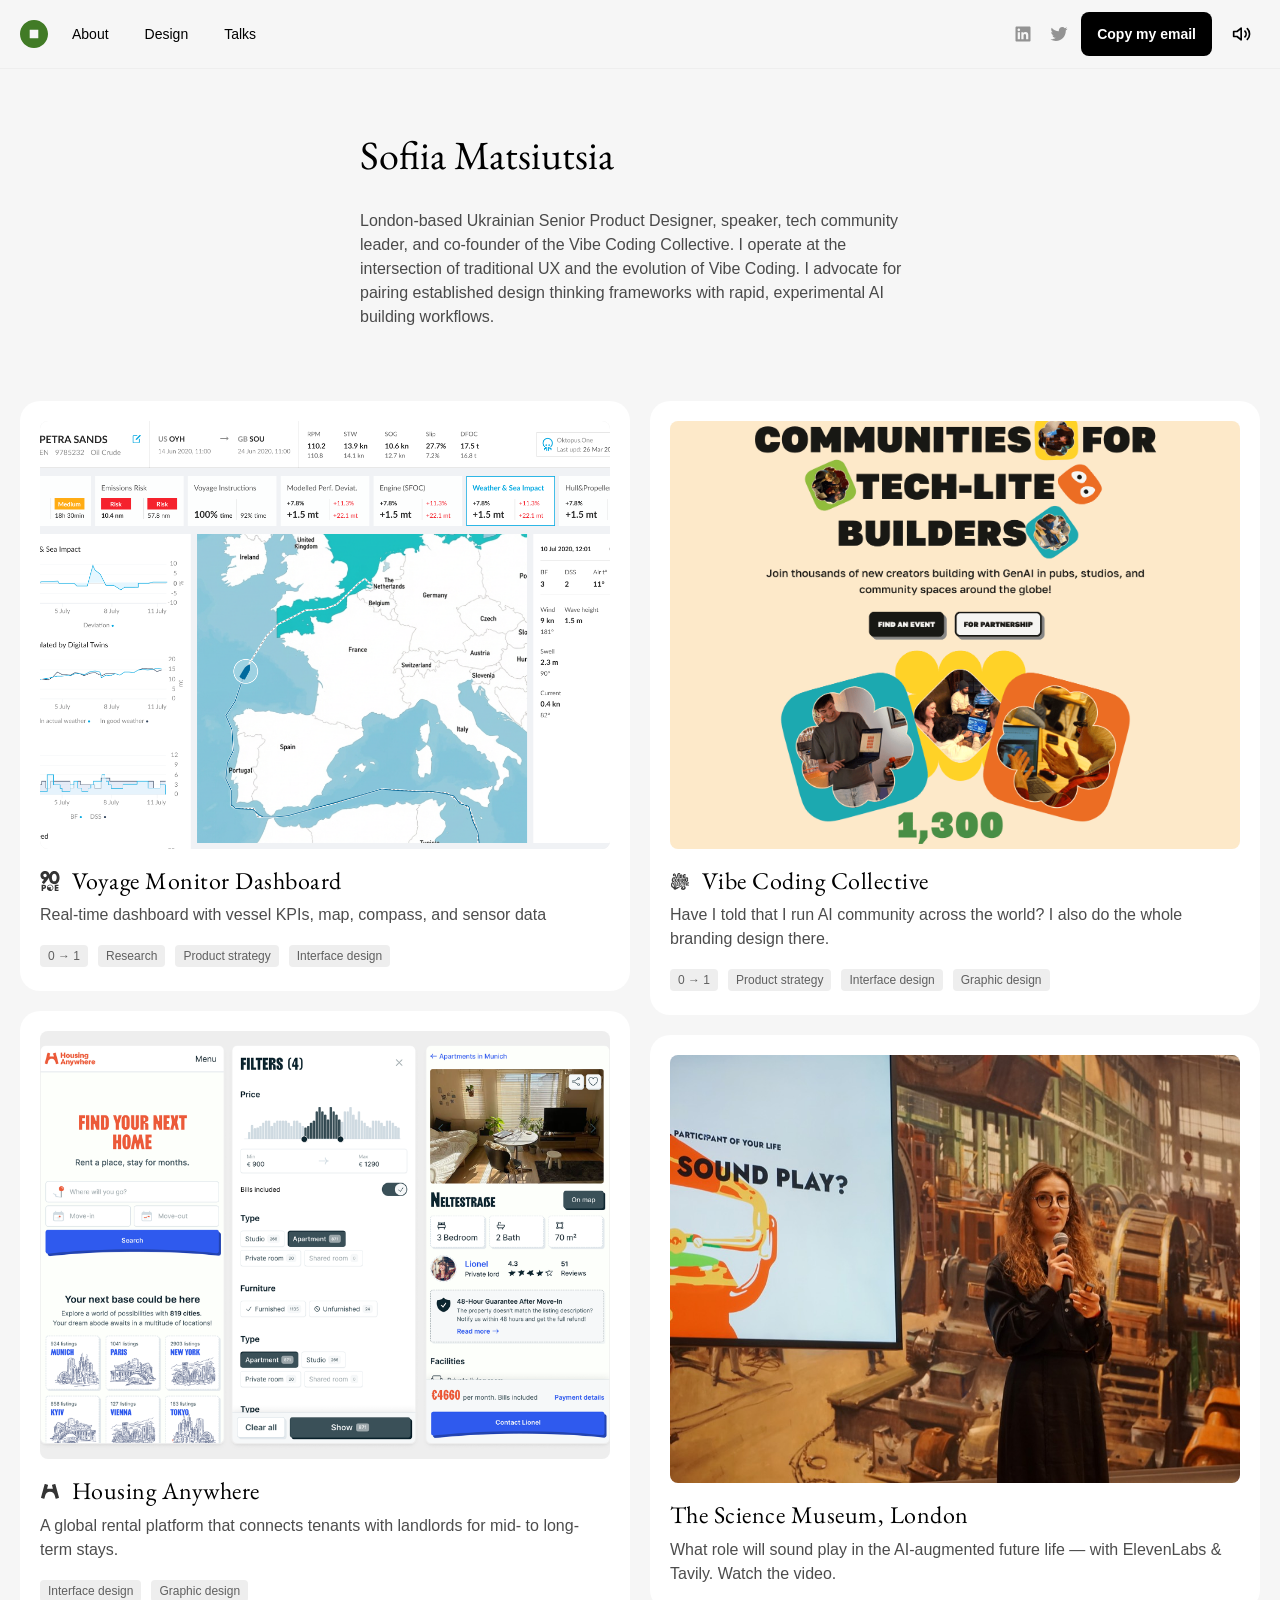
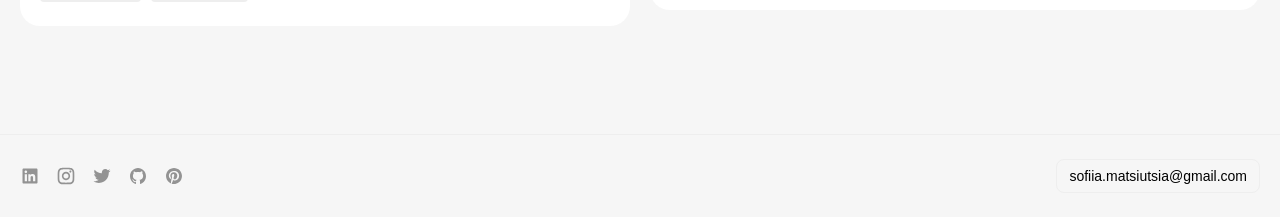
==== index.html @ d9b98ca6 "Remove "Selected projects" heading from homepage Drop the h2 and its now-unused .work-section__title" ====
<!doctype html>
<html lang="en">
<head>
  <meta charset="utf-8">
  <meta name="viewport" content="width=device-width, initial-scale=1">
  <title>matsiutsia.com</title>
  <meta name="description" content="London-based Ukrainian Senior Product Designer, speaker, and co-founder of the Vibe Coding Collective.">
  <meta name="title" content="matsiutsia.com">
  <meta name="robots" content="noindex">
  <meta name="twitter:card" content="summary_large_image">
  <meta name="twitter:url" content="https://matsiutsia.com/">
  <meta name="twitter:title" content="matsiutsia.com">
  <meta name="twitter:description" content="London-based Ukrainian Senior Product Designer, speaker, and co-founder of the Vibe Coding Collective.">
  <meta name="twitter:image" content="assets/images/66920c3bd1f0d00e935af0392395b3cc217c3098.png">
  <meta name="twitter:image:alt" content="matsiutsia.com">
  <meta property="og:title" content="matsiutsia.com">
  <meta property="og:description" content="London-based Ukrainian Senior Product Designer, speaker, and co-founder of the Vibe Coding Collective.">
  <meta property="og:type" content="website">
  <meta property="og:url" content="https://matsiutsia.com/">
  <meta property="og:image" content="assets/images/66920c3bd1f0d00e935af0392395b3cc217c3098.png">
  <meta property="og:image:alt" content="matsiutsia.com">
  <meta property="og:site_name" content="matsiutsia.com">
  <link rel="icon" type="image/svg+xml" href="assets/logo/matsiutsia_logo.svg">
  <link rel="icon" type="image/png" href="assets/images/21be387b15e76783b32363c12989b06cb4b8a515.png">
  <link rel="stylesheet" href="styles/index.css">
  <link rel="stylesheet" href="styles/motion.css">
  <link rel="stylesheet" href="styles/cards.css">
  <link rel="stylesheet" href="styles/cursor.css">
  <link rel="stylesheet" href="styles/nav.css">
  <script src="js/cursor.js" defer></script>
  <script src="js/nav.js" defer></script>
  <script type="module" src="js/sound.js"></script>
</head>
<body class="home">
<nav class="site-nav" aria-label="Main">
  <div class="site-nav__inner">
    <a class="site-nav__home" href="index.html"><img src="assets/logo/matsiutsia_logo.svg" alt="Sofiia Matsiutsia" width="28" height="28"></a>
    <button class="site-nav__toggle" type="button" aria-expanded="false" aria-controls="site-nav-panel">Menu</button>
    <div class="site-nav__panel" id="site-nav-panel">
      <ul class="site-nav__links">
        <li><a href="about.html">About</a></li>
        <li><a href="design.html">Design</a></li>
        <li><a href="talks.html">Talks</a></li>
      </ul>
      <div class="site-nav__panel-social">
        <a href="https://www.instagram.com/smatsyutsya/" target="_blank"><img src="assets/images/d34c44c4f6b6107a31df9e853d9039bf00c56e98.svg" alt="Instagram" width="20" height="20"></a>
        <a href="https://www.linkedin.com/in/smatsiutsia/" target="_blank"><img src="assets/images/bc331cf193c0122219613db5dbbe5bdd9e957296.svg" alt="LinkedIn" width="20" height="20"></a>
        <a href="https://x.com/SMatsiutsia" target="_blank"><img src="assets/images/4f500c58fe414a4fde504c348b71e37e4ecc8318.svg" alt="X" width="20" height="20"></a>
      </div>
    </div>
      <div class="site-nav__social">
        <a href="https://www.linkedin.com/in/smatsiutsia/" target="_blank" rel="noopener"><img src="assets/images/bc331cf193c0122219613db5dbbe5bdd9e957296.svg" alt="LinkedIn" width="20" height="20"></a>
        <a href="https://x.com/SMatsiutsia" target="_blank" rel="noopener"><img src="assets/images/4f500c58fe414a4fde504c348b71e37e4ecc8318.svg" alt="X" width="20" height="20"></a>
      </div>
    <a class="site-nav__cta" href="mailto:sofiia.matsiutsia@gmail.com" data-copy-cta="true">Copy my email</a>
    <button class="sound-toggle" type="button" aria-pressed="true" aria-label="Turn sounds off"><svg viewBox="0 0 24 24" width="20" height="20" fill="none" stroke="currentColor" stroke-width="2" stroke-linecap="round" stroke-linejoin="round" aria-hidden="true"><path d="M11 5 6 9H2v6h4l5 4z"/><path class="sound-toggle__wave" d="M15.5 8.5a5 5 0 0 1 0 7"/><path class="sound-toggle__wave" d="M18.4 5.6a9 9 0 0 1 0 12.8"/><line class="sound-toggle__slash" x1="22" y1="2" x2="2" y2="22"/></svg></button>
  </div>
</nav>
<div id="container"><div data-page-overflowx="hidden" data-breakpoint-id="node-10_450" data-breakpoint="true" data-width="375" data-height="2766.625" class="css-bul3w2 css-50jkpj css-7y8cq9"><div class="css-93wp9m css-v27th6 css-paq0kv"><div class="css-ijx7du css-5knerd"><div class="css-qs5z68 css-e574m7 css-paq0kv"><div class="css-a8ck5v css-v27th6 css-paq0kv"><header class="css-ijx7du css-9uyk0n css-paq0kv"><h1 class="css-nf5ac4 css-ty94bj css-iguuiu textContents">Sofiia Matsiutsia</h1></header><section class="css-ijx7du css-9uyk0n css-paq0kv"><div class="css-wc1msa css-v27th6 css-z43uy7 css-wfynp5 textContents"><p class="css-jgor3h css-450udk">London-based Ukrainian Senior Product Designer, speaker, tech community leader, and co-founder of the Vibe Coding Collective. I operate at the intersection of traditional UX and the evolution of Vibe Coding. I advocate for pairing established design thinking frameworks with rapid, experimental AI building workflows.</p></div></section></div></div></div></div></div><div data-page-overflowx="hidden" data-breakpoint-id="node-10_605" data-breakpoint="true" data-width="800" data-height="3897" class="css-bul3w2 css-50jkpj css-7y8cq9"><div class="css-zfhr1y css-v27th6 css-paq0kv"><div class="css-a8cioh css-paq0kv"><div class="css-a8ck5v css-paq0kv"><header class="css-i5ewjm css-9uyk0n css-paq0kv"><h1 class="css-nf5ac4 css-abn5js css-iguuiu textContents">Sofiia Matsiutsia</h1></header><section class="css-9uyk0n css-v27th6 css-paq0kv"><div class="css-wc1msa css-v27th6 css-z43uy7 css-wfynp5 textContents"><p class="css-jgor1r css-43x96u">London-based Ukrainian Senior Product Designer, speaker, tech community leader, and co-founder of the Vibe Coding Collective. I operate at the intersection of traditional UX and the evolution of Vibe Coding. I advocate for pairing established design thinking frameworks with rapid, experimental AI building workflows.</p></div></section></div></div></div></div><div data-page-overflowx="hidden" data-breakpoint-id="node-0_4" data-breakpoint="true" data-width="1280" data-height="3957" class="css-bul3w2 css-50jkpj css-7y8cq9"><div class="css-zfhr1y css-v27th6 css-paq0kv"><div class="css-a8cioh css-paq0kv"><div class="css-a8ck5v css-paq0kv"><header class="css-i5ewjm css-9uyk0n css-paq0kv"><h1 class="css-nf5ac4 css-abn5js css-iguuiu textContents">Sofiia Matsiutsia</h1></header><section class="css-9uyk0n css-v27th6 css-paq0kv"><div class="css-wc1msa css-v27th6 css-z43uy7 css-wfynp5 textContents"><p class="css-jgor1r css-43x96u">London-based Ukrainian Senior Product Designer, speaker, tech community leader, and co-founder of the Vibe Coding Collective. I operate at the intersection of traditional UX and the evolution of Vibe Coding. I advocate for pairing established design thinking frameworks with rapid, experimental AI building workflows.</p></div></section></div></div></div></div></div>
<section class="work-section"><div class="work-grid"><a class="work-card" href="voyage-monitor.html" target="_self" data-tags="0-1 research product-strategy interface-design"><div class="work-card__media"><img class="work-card__media-shot" src="assets/images/6bf0b020c5f8604583de6e5552ca4bea977c0d0c.png" alt="" loading="lazy"></div><div class="work-card__head"><img class="work-card__logo" src="assets/logo/90poe.svg" alt="" aria-hidden="true"><h3 class="work-card__title">Voyage Monitor Dashboard</h3></div><p class="work-card__desc">Real-time dashboard with vessel KPIs, map, compass, and sensor data</p><div class="work-card__tags"><span class="work-card__tag">0 → 1</span><span class="work-card__tag">Research</span><span class="work-card__tag">Product strategy</span><span class="work-card__tag">Interface design</span></div></a><a class="work-card" href="housing-anywhere.html" target="_self" data-tags="interface-design graphic-design"><div class="work-card__media"><img class="work-card__media-shot" src="assets/images/4c48172205b0da9429f0917ff654c0818ad4458b.png" alt="" loading="lazy"></div><div class="work-card__head"><img class="work-card__logo" src="assets/logo/housinganywhere_logo.svg" alt="" aria-hidden="true"><h3 class="work-card__title">Housing Anywhere</h3></div><p class="work-card__desc">A global rental platform that connects tenants with landlords for mid- to long-term stays.</p><div class="work-card__tags"><span class="work-card__tag">Interface design</span><span class="work-card__tag">Graphic design</span></div></a><a class="work-card" href="https://vibecoders.global/" target="_blank" rel="noopener" data-tags="0-1 product-strategy interface-design graphic-design"><div class="work-card__media"><img class="work-card__media-shot" src="assets/images/8b060b6a413919f77cd4062fa4a0152e0ae03ff6.png" alt="" loading="lazy"></div><div class="work-card__head"><img class="work-card__logo" src="assets/logo/vcc_logo.svg" alt="" aria-hidden="true"><h3 class="work-card__title">Vibe Coding Collective</h3></div><p class="work-card__desc">Have I told that I run AI community across the world? I also do the whole branding design there.</p><div class="work-card__tags"><span class="work-card__tag">0 → 1</span><span class="work-card__tag">Product strategy</span><span class="work-card__tag">Interface design</span><span class="work-card__tag">Graphic design</span></div></a><a class="work-card" href="talks.html" target="_self"><div class="work-card__media"><img class="work-card__media-shot" src="assets/images/photos/science-museum.jpg" alt="Speaking at The Science Museum, London" loading="lazy"></div><div class="work-card__head"><h3 class="work-card__title">The Science Museum, London</h3></div><p class="work-card__desc">What role will sound play in the AI-augmented future life — with ElevenLabs &amp; Tavily. Watch the video.</p></a></div></section>
<footer class="site-footer">
  <div class="site-footer__inner">
    <div class="site-footer__social">
      <a href="https://www.linkedin.com/in/smatsiutsia/" target="_blank"><img src="assets/images/bc331cf193c0122219613db5dbbe5bdd9e957296.svg" alt="LinkedIn" width="20" height="20"></a>
      <a href="https://www.instagram.com/smatsyutsya/" target="_blank"><img src="assets/images/d34c44c4f6b6107a31df9e853d9039bf00c56e98.svg" alt="Instagram" width="20" height="20"></a>
      <a href="https://x.com/SMatsiutsia" target="_blank"><img src="assets/images/4f500c58fe414a4fde504c348b71e37e4ecc8318.svg" alt="X" width="20" height="20"></a>
      <a href="https://github.com/SofiiaMatsiutsia" target="_blank"><img src="assets/images/a553651941e51d18dee2b3db0e17e20c5dc8176a.svg" alt="GitHub" width="20" height="20"></a>
      <a href="https://www.pinterest.com/matsiutsia/" target="_blank"><img src="assets/images/8708e6b1d9dfc961de18f4a6f188992daada0070.svg" alt="Pinterest" width="20" height="20"></a>
    </div>
    <a class="site-footer__email" href="mailto:sofiia.matsiutsia@gmail.com">sofiia.matsiutsia@gmail.com</a>
  </div>
</footer>
</body>
</html>
---- styles/index.css ----
@layer figreset,figoverridable,reset,theme,base,figutils,components,utilities;@layer figoverridable{:root{font-synthesis:none}}@layer figutils{:root{--banner-height:48px;--banner-height-v2:40px;--full-height-with-banner:calc(100dvh - var(--banner-height))}@media (max-width:600px){.banner-v2-container{left:0 !important;right:0 !important;margin:0 auto !important}}.wrapper-with-banner .min-h-screen{min-height:var(--full-height-with-banner)}.wrapper-with-banner .h-screen{height:var(--full-height-with-banner)}}@layer figreset{:root{font-family:var( --default-font-family,ui-sans-serif,system-ui,sans-serif,'Apple Color Emoji','Segoe UI Emoji','Segoe UI Symbol','Noto Color Emoji' )}html{-webkit-text-size-adjust:100%;-webkit-tap-highlight-color:transparent;-webkit-font-smoothing:antialiased;width:100%}body{margin:0;width:100%}body:has([data-page-overflowx='hidden']){overflow-x:hidden}body:has([data-page-overflowx='auto']){overflow-x:auto}}@layer figutils{#container{width:100%}}@layer figreset{*,*:before,*:after{box-sizing:border-box}a{color:inherit;text-decoration:none}button{border:none;background:none;padding:0}h1,h2,h3,h4,h5,h6,p{font-size:inherit;font-weight:inherit}blockquote,dl,dd,h1,h2,h3,h4,h5,h6,hr,figure,p,pre{margin:0}ol,ul,menu{list-style:none;margin:0;padding-inline-start:0}}@layer figutils{:is(.textContents ul,ul.textContents) > li:before{content:'\2022';margin-left:-1.5em;display:inline-block;text-align:center;width:1.5em;-webkit-background-clip:var(--list-marker-background-clip);-webkit-text-fill-color:var(--list-marker-text-fill-color);background-clip:var(--list-marker-background-clip);color:var(--list-marker-color);font-size:var(--list-marker-font-size);line-height:var(--list-marker-line-height);vertical-align:var(--list-marker-vertical-align)}:is(.textContents ol,ol.textContents) > li::marker{color:var(--list-marker-color);font-size:var(--list-marker-font-size);line-height:var(--list-marker-line-height);vertical-align:var(--list-marker-vertical-align)}:is(.textContents,.textContents *).adjustLetterSpacing:after{content:'';margin-left:calc(var(--letter-spacing) * -1)}}@layer figutils{#container .embed{border:none}}@layer figutils{#container .marquee-container{overflow-x:hidden;display:flex;flex-direction:row;position:relative;width:var(--width);transform:var(--transform);&:hover div{animation-play-state:var(--pause-on-hover)}&:active div{animation-play-state:var(--pause-on-click)}&:focus-within > *{animation-play-state:paused !important}}#container .marquee{flex:0 0 auto;min-width:var(--min-width);display:flex;flex-direction:row;align-items:center;animation:scroll var(--duration) linear var(--delay) var(--iteration-count);animation-delay:var(--delay);animation-direction:var(--direction);animation-timing-function:var(--timing-function)}#container .marquee.reduced-motion{@media (prefers-reduced-motion:reduce){animation:none}}@keyframes scroll{0%{transform:translateX(0%)}100%{transform:translateX(-100%)}}#container .marquee-initial-child-container{flex:0 0 auto;display:flex;min-width:auto;flex-direction:row;align-items:center}#container .marquee-child{transform:var(--transform)}}@layer figutils{.code-behavior-wrapper > *{width:100%;height:100%}}@layer figreset{:root{--100dvw:100vw;--100dvh:100vh}@supports (width:100dvw){:root{--100dvw:100dvw;--100dvh:100dvh}}}@layer figutils{.bypass-link{position:fixed;top:16px;left:0;right:0;display:flex;justify-content:center;align-items:center;opacity:0;pointer-events:none}.bypass-link:focus-within{opacity:1;z-index:10000}.bypass-link > a{background-color:#000;color:#fff;border:1px solid #fff;padding:12px 16px;font-size:16px;border-radius:12px;pointer-events:auto}}@layer figreset{:root{text-align:left;button{text-align:left}}}
 @font-face{font-family:"Source Sans Pro:Regular";font-style:normal;src:url("../assets/fonts/v2/SourceSansPro-Regular_2/SourceSansPro-Regular_2-english.woff2");font-display:block;unicode-range:U+0000-00A0,U+00A2-00A9,U+00AC-00AE,U+00B0-00B7,U+00B9-00BA,U+00BC-00BE,U+00D7,U+00F7,U+2000-206F,U+2074,U+20AC,U+2122,U+2190-21BB,U+2212,U+2215,U+F8FF,U+FEFF,U+FFFD}@font-face{font-family:"Source Sans Pro:Regular";font-style:normal;src:url("../assets/fonts/v2/SourceSansPro-Regular_2/SourceSansPro-Regular_2-rest-latin.woff2");font-display:block;unicode-range:U+00A1,U+00AA-00AB,U+00AF,U+00B8,U+00BB,U+00BF-00D6,U+00D8-00F6,U+00F8-00FF,U+0131,U+0152-0153,U+02B0-02FF}@font-face{font-family:"Source Sans Pro:Regular";font-style:normal;src:url("../assets/fonts/v2/SourceSansPro-Regular_2/SourceSansPro-Regular_2-latin-extended-a.woff2");font-display:block;unicode-range:U+0100-0130,U+0132-0151,U+0154-017F}@font-face{font-family:"Source Sans Pro:Regular";font-style:normal;src:url("../assets/fonts/v2/SourceSansPro-Regular_2/SourceSansPro-Regular_2-latin-extended-b.woff2");font-display:block;unicode-range:U+0180-024F}@font-face{font-family:"Source Sans Pro:Regular";font-style:normal;src:url("../assets/fonts/v2/SourceSansPro-Regular_2/SourceSansPro-Regular_2-latin-extended-additional.woff2");font-display:block;unicode-range:U+1E00-1EFF}@font-face{font-family:"Source Sans Pro:Regular";font-style:normal;src:url("../assets/fonts/v2/SourceSansPro-Regular_2/SourceSansPro-Regular_2-rest.woff2");font-display:block;unicode-range:U+0250-02AF,U+0300-1DFF,U+1F00-1FFF,U+2070-2073,U+2075-20AB,U+20AD-2121,U+2123-218F,U+21BC-2211,U+2213-2214,U+2216-F8FE,U+F900-FEFE,U+FF00-FFFC,U+FFFE-FFFF}@font-face{font-family:"Figtree:Regular";font-style:normal;src:url("../assets/fonts/v2/Inter_1/Inter_1-english.woff2");font-display:block;unicode-range:U+0000-00A0,U+00A2-00A9,U+00AC-00AE,U+00B0-00B7,U+00B9-00BA,U+00BC-00BE,U+00D7,U+00F7,U+2000-206F,U+2074,U+20AC,U+2122,U+2190-21BB,U+2212,U+2215,U+F8FF,U+FEFF,U+FFFD}@font-face{font-family:"Figtree:Regular";font-style:normal;src:url("../assets/fonts/v2/Inter_1/Inter_1-rest-latin.woff2");font-display:block;unicode-range:U+00A1,U+00AA-00AB,U+00AF,U+00B8,U+00BB,U+00BF-00D6,U+00D8-00F6,U+00F8-00FF,U+0131,U+0152-0153,U+02B0-02FF}@font-face{font-family:"Figtree:Regular";font-style:normal;src:url("../assets/fonts/v2/Inter_1/Inter_1-latin-extended-a.woff2");font-display:block;unicode-range:U+0100-0130,U+0132-0151,U+0154-017F}@font-face{font-family:"Figtree:Regular";font-style:normal;src:url("../assets/fonts/v2/Inter_1/Inter_1-latin-extended-b.woff2");font-display:block;unicode-range:U+0180-024F}@font-face{font-family:"Figtree:Regular";font-style:normal;src:url("../assets/fonts/v2/Inter_1/Inter_1-latin-extended-additional.woff2");font-display:block;unicode-range:U+1E00-1EFF}@font-face{font-family:"Figtree:Regular";font-style:normal;src:url("../assets/fonts/v2/Inter_1/Inter_1-rest.woff2");font-display:block;unicode-range:U+0250-02AF,U+0300-1DFF,U+1F00-1FFF,U+2070-2073,U+2075-20AB,U+20AD-2121,U+2123-218F,U+21BC-2211,U+2213-2214,U+2216-F8FE,U+F900-FEFE,U+FF00-FFFC,U+FFFE-FFFF}@font-face{font-family:"EB Garamond:Regular";font-style:normal;src:url("../assets/fonts/v2/EBGaramond_wght__1/EBGaramond_wght__1-english.woff2");font-display:block;unicode-range:U+0000-00A0,U+00A2-00A9,U+00AC-00AE,U+00B0-00B7,U+00B9-00BA,U+00BC-00BE,U+00D7,U+00F7,U+2000-206F,U+2074,U+20AC,U+2122,U+2190-21BB,U+2212,U+2215,U+F8FF,U+FEFF,U+FFFD}@font-face{font-family:"EB Garamond:Regular";font-style:normal;src:url("../assets/fonts/v2/EBGaramond_wght__1/EBGaramond_wght__1-rest-latin.woff2");font-display:block;unicode-range:U+00A1,U+00AA-00AB,U+00AF,U+00B8,U+00BB,U+00BF-00D6,U+00D8-00F6,U+00F8-00FF,U+0131,U+0152-0153,U+02B0-02FF}@font-face{font-family:"EB Garamond:Regular";font-style:normal;src:url("../assets/fonts/v2/EBGaramond_wght__1/EBGaramond_wght__1-latin-extended-a.woff2");font-display:block;unicode-range:U+0100-0130,U+0132-0151,U+0154-017F}@font-face{font-family:"EB Garamond:Regular";font-style:normal;src:url("../assets/fonts/v2/EBGaramond_wght__1/EBGaramond_wght__1-latin-extended-b.woff2");font-display:block;unicode-range:U+0180-024F}@font-face{font-family:"EB Garamond:Regular";font-style:normal;src:url("../assets/fonts/v2/EBGaramond_wght__1/EBGaramond_wght__1-latin-extended-additional.woff2");font-display:block;unicode-range:U+1E00-1EFF}@font-face{font-family:"EB Garamond:Regular";font-style:normal;src:url("../assets/fonts/v2/EBGaramond_wght__1/EBGaramond_wght__1-rest.woff2");font-display:block;unicode-range:U+0250-02AF,U+0300-1DFF,U+1F00-1FFF,U+2070-2073,U+2075-20AB,U+20AD-2121,U+2123-218F,U+21BC-2211,U+2213-2214,U+2216-F8FE,U+F900-FEFE,U+FF00-FFFC,U+FFFE-FFFF}@font-face{font-family:"Inter:Semi Bold";font-style:normal;src:url("../assets/fonts/v2/Inter_1/Inter_1-english.woff2");font-display:block;unicode-range:U+0000-00A0,U+00A2-00A9,U+00AC-00AE,U+00B0-00B7,U+00B9-00BA,U+00BC-00BE,U+00D7,U+00F7,U+2000-206F,U+2074,U+20AC,U+2122,U+2190-21BB,U+2212,U+2215,U+F8FF,U+FEFF,U+FFFD}@font-face{font-family:"Inter:Semi Bold";font-style:normal;src:url("../assets/fonts/v2/Inter_1/Inter_1-rest-latin.woff2");font-display:block;unicode-range:U+00A1,U+00AA-00AB,U+00AF,U+00B8,U+00BB,U+00BF-00D6,U+00D8-00F6,U+00F8-00FF,U+0131,U+0152-0153,U+02B0-02FF}@font-face{font-family:"Inter:Semi Bold";font-style:normal;src:url("../assets/fonts/v2/Inter_1/Inter_1-latin-extended-a.woff2");font-display:block;unicode-range:U+0100-0130,U+0132-0151,U+0154-017F}@font-face{font-family:"Inter:Semi Bold";font-style:normal;src:url("../assets/fonts/v2/Inter_1/Inter_1-latin-extended-b.woff2");font-display:block;unicode-range:U+0180-024F}@font-face{font-family:"Inter:Semi Bold";font-style:normal;src:url("../assets/fonts/v2/Inter_1/Inter_1-latin-extended-additional.woff2");font-display:block;unicode-range:U+1E00-1EFF}@font-face{font-family:"Inter:Semi Bold";font-style:normal;src:url("../assets/fonts/v2/Inter_1/Inter_1-rest.woff2");font-display:block;unicode-range:U+0250-02AF,U+0300-1DFF,U+1F00-1FFF,U+2070-2073,U+2075-20AB,U+20AD-2121,U+2123-218F,U+21BC-2211,U+2213-2214,U+2216-F8FE,U+F900-FEFE,U+FF00-FFFC,U+FFFE-FFFF}
@media (width < 1280px){[data-breakpoint-id="node-0_4"]{display:none !important}}@media (width >= 1280px) or (width < 800px){[data-breakpoint-id="node-10_605"]{display:none !important}}@media (width >= 800px){[data-breakpoint-id="node-10_450"]{display:none !important}}
@media (max-width: 799px) { body:has([data-breakpoint-id="node-10_450"]) { background-color: #f6f6f6 } }
@media (max-width: 1279px), (min-width: 800px) { body:has([data-breakpoint-id="node-10_605"]) { background-color: #f6f6f6 } }
@media (min-width: 1280px) { body:has([data-breakpoint-id="node-0_4"]) { background-color: #f6f6f6 } }
#container .css-bul3w2 {position: relative; padding-top: 60px; padding-bottom: 60px; display: flex; flex-direction: column; align-items: center;}#container .css-50jkpj {min-width: var(--content-min-width); width: 100%;}#container .css-7y8cq9 {--content-min-width: 100%; --content-min-height: var(--100dvh); align-content: stretch; overflow: clip; background-color: #f6f6f6;}#container .css-93wp9m {position: relative; flex-shrink: 0; display: flex; flex-direction: column; justify-content: center; align-items: flex-start; gap: 40px;}#container .css-v27th6 {width: 100%;}#container .css-paq0kv {align-content: stretch;}#container .css-ijx7du {max-width: 600px; width: 100%;}#container .css-5knerd {position: relative; flex-shrink: 0;}#container .css-qs5z68 {max-width: inherit; width: 100%; height: 100%;}#container .css-e574m7 {padding-left: 20px; padding-right: 20px; display: flex; flex-direction: column; align-items: flex-start; gap: 40px; position: relative; border-radius: inherit;}#container .css-a8ck5v {position: relative; flex-shrink: 0; display: flex; flex-direction: column; align-items: flex-start; gap: 28px;}#container .css-9uyk0n {position: relative; flex-shrink: 0; display: flex; flex-direction: column; align-items: flex-start;}#container .css-nf5ac4 {display: block; position: relative; flex-shrink: 0;}#container .css-ty94bj {font-family: "EB Garamond:Regular",sans-serif; word-break: break-word; font-weight: 400; font-size: 36px; letter-spacing: 0px; line-height: 1.3; white-space: nowrap;}#container .css-iguuiu {font-variation-settings: normal; color: #000; -webkit-text-fill-color: #000; --letter-spacing: 0px;}#container .css-tdk142 {font-family: "EB Garamond:Regular",sans-serif; word-break: break-word; font-weight: 400; font-size: 24px; letter-spacing: 0px; line-height: 1.3; white-space: nowrap;}#container .css-7nejt2 {position: relative; flex-shrink: 0; display: flex; align-items: flex-start; gap: 12px;}#container .css-i5hxhz {width: 182px;}#container .css-jkjuh4 {position: relative; flex-shrink: 0; display: flex; flex-direction: column; align-items: flex-start; border-radius: 8px; padding: 8px 12px;}#container .css-eyba3m {cursor: pointer; align-content: stretch; background-image: url("data:image/svg+xml;utf8,<svg viewBox='0 0 182 34' xmlns='http://www.w3.org/2000/svg' preserveAspectRatio='none'><rect x='0' y='0' height='100%' width='100%' fill='url(%23grad)' opacity='1'/><defs><radialGradient id='grad' gradientUnits='userSpaceOnUse' cx='0' cy='0' r='10' gradientTransform='matrix(2.0055e-7 4.4625 -28.989 5.4116e-7 91 -10.625)'><stop stop-color='rgba(0,0,0,0.8)' offset='0'/><stop stop-color='rgba(0,0,0,1)' offset='1'/></radialGradient></defs></svg>");}#container .css-my0qqo {box-shadow: 0px 1px 0px 0px rgba(0,0,0,0.05),0px 1px 1px 0px rgba(0,0,0,0.05),0px 1px 2px 0px rgba(0,0,0,0.05),0px 2px 4px 0px rgba(0,0,0,0.05),0px 3px 6px 0px rgba(0,0,0,0.05); pointer-events: none;}#container .css-do288j {border-style: solid; border-color: #000; border-top-width: 1px; border-bottom-width: 1px; border-left-width: 1px; border-right-width: 1px; position: absolute; border-radius: 8px;}#container .css-ggwoeh {inset: 0px;}#container .css-g7h9eo {position: relative; flex-shrink: 0; display: flex; justify-content: center; align-items: center;}#container .css-tjvwvz {opacity: 0.9; align-content: stretch;}#container .css-m05nan {font-family: "Figtree:Regular",sans-serif; word-break: break-word; font-weight: 400; font-style: normal; font-size: 14px; letter-spacing: 0px; text-align: left; line-height: 1.3; white-space: nowrap;}#container .css-ueucp2 {font-variation-settings: normal; color: #fff; -webkit-text-fill-color: #fff; --letter-spacing: 0px;}#container .css-i5i1wf {width: 124px;}#container .css-6szq6o {cursor: pointer; align-content: stretch; background-image: url("data:image/svg+xml;utf8,<svg viewBox='0 0 124 34' xmlns='http://www.w3.org/2000/svg' preserveAspectRatio='none'><rect x='0' y='0' height='100%' width='100%' fill='url(%23grad)' opacity='1'/><defs><radialGradient id='grad' gradientUnits='userSpaceOnUse' cx='0' cy='0' r='10' gradientTransform='matrix(1.3664e-7 4.4625 -19.75 5.4116e-7 62 -10.625)'><stop stop-color='rgba(255,255,255,0.8)' offset='0'/><stop stop-color='rgba(255,255,255,1)' offset='1'/></radialGradient></defs></svg>");}#container .css-7hjlvc {border-style: solid; border-color: #eee; border-top-width: 1px; border-bottom-width: 1px; border-left-width: 1px; border-right-width: 1px; position: absolute; border-radius: 8px;}#container .css-i5o9hg {opacity: 0.6; align-content: stretch;}#container .css-wc1msa {position: relative; flex-shrink: 0; display: block;}#container .css-z43uy7 {opacity: 0.6; font-variation-settings: normal; color: #000; -webkit-text-fill-color: #000; --letter-spacing: 0px;}#container .css-wfynp5 {font-family: "Figtree:Regular",sans-serif; word-break: break-word; font-weight: 400; font-style: normal; font-size: 0px; letter-spacing: 0px; line-height: 0;}#container .css-jgor3h {display: block; margin-bottom: 10px;}#container .css-450udk {line-height: 1.5; font-size: 14px;}#container .css-kfq59j {line-height: 0;}#container .css-wtpqpq {font-size: 14px; line-height: 1.5;}#container .css-lauz26 {color: #000; -webkit-text-fill-color: #000;}#container .css-vod0d0 {font-family: "Figtree:Regular",sans-serif; word-break: break-word; font-weight: 400; font-style: normal; font-size: 16px; letter-spacing: 0px; line-height: 1.5;}#container .css-qa14u2 {font-variation-settings: normal; color: #ff0e00; -webkit-text-fill-color: #ff0e00; text-decoration-line: underline; text-underline-position: from-font; text-decoration-thickness: from-font; text-decoration-style: solid; cursor: pointer;}#container .css-p82p2j {width: 20px; height: 20px;}#container .css-134pm3 {cursor: pointer;}#container .css-trglf0 {position: absolute;}#container .css-wixxpz {inset: 0;}#container .css-8zr56v {display: block;}#container .css-ez8men {max-width: none; width: 100%; height: 100%;}#container .css-1kkr58 {display: flex; flex-direction: column; align-items: center; border-radius: inherit;}#container .css-j9f0op {width: 100%; height: 100%;}#container .css-6ae71p {padding-left: 12px; padding-right: 12px; display: flex; flex-direction: column; align-items: center; position: relative;}#container .css-i5ewjm {width: 600px;}#container .css-7ksung {position: relative; flex-shrink: 0; padding-left: 8px; padding-right: 8px; display: flex; align-items: flex-start;}#container .css-gxdil1 {overflow: clip;}#container .css-t8zmbz {border-radius: inherit;}#container .css-c6g90t {display: flex; flex-direction: column; align-items: flex-start; gap: 12px; position: relative; padding: 8px;}#container .css-n8r9b9 {position: relative; flex-shrink: 0; display: flex; flex-direction: column; align-items: flex-start; gap: 4px;}#container .css-fc3ni0 {font-family: "EB Garamond:Regular",sans-serif; word-break: break-word; font-weight: 400; font-size: 18px; letter-spacing: 0px; text-align: left; line-height: 1.5;}#container .css-c4ygtt {opacity: 0.4; font-variation-settings: normal; color: #000; -webkit-text-fill-color: #000; --letter-spacing: 0px;}#container .css-r82cwq {font-family: "Figtree:Regular",sans-serif; word-break: break-word; font-weight: 400; font-style: normal; font-size: 14px; letter-spacing: 0px; text-align: left; line-height: 1.5; white-space: pre-wrap;}#container .css-wee7lw {position: relative; flex-shrink: 0; display: flex; align-items: flex-start; flex-wrap: wrap; gap: 4px 8px;}#container .css-3vj1k {align-content: flex-start;}#container .css-mfz35l {position: relative; flex-shrink: 0; display: flex; align-items: center; gap: 4px; border-radius: 4px; padding: 4px 8px;}#container .css-a6mod0 {align-content: stretch; background-color: #eee;}#container .css-eitwu7 {width: 11.314px; height: 11.314px;}#container .css-bhht40 {position: relative; flex-shrink: 0; display: flex; align-items: center; justify-content: center;}#container .css-ayg824 {flex: 0 0 auto;}#container .css-ivhpbh {transform: matrix(0.70710676908493, 0.70710676908493, -0.70710676908493, 0.70710676908493, 0, 0);}#container .css-vf8mzy {position: relative; display: block;}#container .css-2duvbv {width: 8px; height: 8px;}#container .css-8ikb59 {background-color: #498d44;}#container .css-rb63f7 {font-family: "Figtree:Regular",sans-serif; word-break: break-word; font-weight: 400; font-style: normal; font-size: 10px; letter-spacing: 0px; text-align: left; line-height: 1.5; white-space: nowrap;}#container .css-z1ps39 {position: relative; flex-shrink: 0; display: flex; align-items: center; border-radius: 4px; padding: 4px 8px;}#container .css-ga6n8x {position: relative; flex-shrink: 0; border-radius: 4px;}#container .css-x82mwy {display: flex; flex-direction: column; align-items: flex-start; position: relative; border-radius: inherit;}#container .css-2gbjjk {align-content: stretch; overflow: clip;}#container .css-x0rxpb {aspect-ratio: 384/216; box-shadow: 0px 1px 0px -1px rgba(0,0,0,0.05),0px 1px 1px -1px rgba(0,0,0,0.05),0px 1px 2px -1px rgba(0,0,0,0.05),0px 2px 4px -2px rgba(0,0,0,0.05),0px 3px 6px -3px rgba(0,0,0,0.05);}#container .css-o7b50b {overflow: hidden; inset: 0px; pointer-events: none;}#container .css-a7c5qy {width: 100%; height: 111.43%; top: 0.13%; left: 0%; max-width: none;}#container .css-rqp8co {border-style: solid; border-color: #eee; border-top-width: 1px; border-bottom-width: 1px; border-left-width: 1px; border-right-width: 1px; position: absolute; border-radius: 4px;}#container .css-i5gprv {width: 351px;}#container .css-k3cllh {position: relative; flex-shrink: 0; display: flex; flex-direction: column; align-items: flex-start; gap: 12px; padding: 8px;}#container .css-bj9x4h {cursor: pointer; align-content: stretch; overflow: clip;}#container .css-phc9f9 {overflow: hidden; inset: 0px;}#container .css-pk4ho3 {font-family: "Figtree:Regular",sans-serif; word-break: break-word; font-weight: 400; font-style: normal; font-size: 14px; letter-spacing: 0px; text-align: left; line-height: 0;}#container .css-1u3nuc {line-height: 1.5; white-space: pre-wrap;}#container .css-pl2ouk {aspect-ratio: 384/216;}#container .css-scd4s8 {object-fit: cover; inset: 0px; pointer-events: none;}#container .css-jjzln3 {font-family: "Figtree:Regular",sans-serif; word-break: break-word; font-weight: 400; font-style: normal; font-size: 14px; letter-spacing: 0px; text-align: left; line-height: 1.5;}#container .css-ujjcgc {width: 100%; height: 147.52%; top: -1.83%; left: 0%; max-width: none;}#container .css-wcbkz4 {display: flex; flex-direction: row; align-items: center; border-radius: inherit;}#container .css-jo8ywo {width: 100%; height: 100%; max-width: inherit;}#container .css-8cok01 {padding-left: 20px; padding-right: 20px; display: flex; justify-content: space-between; align-items: center; position: relative;}#container .css-1n0wrq {font-family: "Figtree:Regular",sans-serif; word-break: break-word; font-weight: 400; font-style: normal; font-size: 10px; letter-spacing: 0px; line-height: 1.5; white-space: nowrap;}#container .css-zfhr1y {position: relative; flex-shrink: 0; display: flex; flex-direction: column; align-items: flex-start; gap: 60px;}#container .css-a8cioh {position: relative; flex-shrink: 0; display: flex; flex-direction: column; align-items: flex-start; gap: 40px;}#container .css-abn5js {font-family: "EB Garamond:Regular",sans-serif; word-break: break-word; font-weight: 400; font-size: 40px; letter-spacing: 0px; line-height: 1.3; white-space: nowrap;}#container .css-68zt5l {font-family: "EB Garamond:Regular",sans-serif; word-break: break-word; font-weight: 400; font-size: 30px; letter-spacing: 0px; line-height: 1.3; white-space: nowrap;}#container .css-i5hgdf {width: 205px;}#container .css-ablmfl {cursor: pointer; align-content: stretch; background-image: url("data:image/svg+xml;utf8,<svg viewBox='0 0 205 37' xmlns='http://www.w3.org/2000/svg' preserveAspectRatio='none'><rect x='0' y='0' height='100%' width='100%' fill='url(%23grad)' opacity='1'/><defs><radialGradient id='grad' gradientUnits='userSpaceOnUse' cx='0' cy='0' r='10' gradientTransform='matrix(2.259e-7 4.8563 -32.652 5.8891e-7 102.5 -11.562)'><stop stop-color='rgba(0,0,0,0.8)' offset='0'/><stop stop-color='rgba(0,0,0,1)' offset='1'/></radialGradient></defs></svg>");}#container .css-cb3po1 {font-family: "Figtree:Regular",sans-serif; word-break: break-word; font-weight: 400; font-style: normal; font-size: 16px; letter-spacing: 0px; text-align: left; line-height: 1.3; white-space: nowrap;}#container .css-i5i12a {width: 138px;}#container .css-f6urp0 {cursor: pointer; align-content: stretch; background-image: url("data:image/svg+xml;utf8,<svg viewBox='0 0 138 37' xmlns='http://www.w3.org/2000/svg' preserveAspectRatio='none'><rect x='0' y='0' height='100%' width='100%' fill='url(%23grad)' opacity='1'/><defs><radialGradient id='grad' gradientUnits='userSpaceOnUse' cx='0' cy='0' r='10' gradientTransform='matrix(1.5207e-7 4.8563 -21.98 5.8891e-7 69 -11.562)'><stop stop-color='rgba(255,255,255,0.8)' offset='0'/><stop stop-color='rgba(255,255,255,1)' offset='1'/></radialGradient></defs></svg>");}#container .css-jgor1r {display: block; margin-bottom: 12px;}#container .css-43x96u {line-height: 1.5; font-size: 16px;}#container .css-ulxd8c {font-size: 16px; line-height: 1.5;}#container .css-7neki1 {position: relative; flex-shrink: 0; display: flex; align-items: flex-start; gap: 20px;}#container .css-dczajm {position: relative; flex-shrink: 0; display: flex; flex-direction: column; align-items: center;}#container .css-zfhu0q {position: relative; flex-shrink: 0; display: flex; flex-direction: column; align-items: center; gap: 20px;}#container .css-22itc5 {position: relative; flex-shrink: 0; display: flex; align-items: flex-start;}#container .css-i5etku {width: 640px;}#container .css-830mls {position: relative; flex-shrink: 0; display: flex; flex-direction: column; align-items: flex-start; gap: 20px; border-radius: 40px; padding: 20px;}#container .css-ge1ajl {font-family: "EB Garamond:Regular",sans-serif; word-break: break-word; font-weight: 400; font-size: 20px; letter-spacing: 0px; text-align: left; line-height: 1.5;}#container .css-eh6v30 {font-family: "Figtree:Regular",sans-serif; word-break: break-word; font-weight: 400; font-style: normal; font-size: 16px; letter-spacing: 0px; text-align: left; line-height: 1.5; white-space: pre-wrap;}#container .css-kv9s57 {position: relative; flex-shrink: 0; display: flex; align-items: flex-start; gap: 8px;}#container .css-y0w0xb {font-family: "Figtree:Regular",sans-serif; word-break: break-word; font-weight: 400; font-style: normal; font-size: 12px; letter-spacing: 0px; text-align: left; line-height: 1.5; white-space: nowrap;}#container .css-sqs03 {width: 600px; height: 350px;}#container .css-d6ivrb {box-shadow: 0px 1px 0px -1px rgba(0,0,0,0.05),0px 1px 1px -1px rgba(0,0,0,0.05),0px 1px 2px -1px rgba(0,0,0,0.05),0px 2px 4px -2px rgba(0,0,0,0.05),0px 3px 6px -3px rgba(0,0,0,0.05);}#container .css-2y6yjj {font-family: "EB Garamond:Regular",sans-serif; word-break: break-word; font-weight: 400; font-size: 20px; letter-spacing: 0px; text-align: left; line-height: 1.5; white-space: nowrap;}#container .css-59rdls {width: min-content; min-width: 100%;}#container .css-7e01lr {aspect-ratio: 600/350; box-shadow: 0px 1px 0px -1px rgba(0,0,0,0.05),0px 1px 1px -1px rgba(0,0,0,0.05),0px 1px 2px -1px rgba(0,0,0,0.05),0px 2px 4px -2px rgba(0,0,0,0.05),0px 3px 6px -3px rgba(0,0,0,0.05);}#container .css-6vqv0v {font-family: "Figtree:Regular",sans-serif; word-break: break-word; font-weight: 400; font-style: normal; font-size: 16px; letter-spacing: 0px; text-align: left; line-height: 0;}#container .css-nl7rn7 {font-family: "Figtree:Regular",sans-serif; word-break: break-word; font-weight: 400; font-style: normal; font-size: 16px; letter-spacing: 0px; text-align: left; line-height: 1.5;}#container .css-o3rmfq {width: 100%; height: 142.25%; top: -0.61%; left: 0%; max-width: none;}#container .css-sf5ny4 {position: relative; flex-shrink: 0; display: flex; justify-content: space-between; align-items: center;}#container .css-e4xc60 {font-family: "Figtree:Regular",sans-serif; word-break: break-word; font-weight: 400; font-style: normal; font-size: 12px; letter-spacing: 0px; line-height: 1.5; white-space: nowrap;}#container .css-i5i1tu {width: 127px;}#container .css-pkvhql {cursor: pointer; align-content: stretch; background-image: url("data:image/svg+xml;utf8,<svg viewBox='0 0 127 37' xmlns='http://www.w3.org/2000/svg' preserveAspectRatio='none'><rect x='0' y='0' height='100%' width='100%' fill='url(%23grad)' opacity='1'/><defs><radialGradient id='grad' gradientUnits='userSpaceOnUse' cx='0' cy='0' r='10' gradientTransform='matrix(1.3995e-7 4.8563 -20.228 5.8891e-7 63.5 -11.562)'><stop stop-color='rgba(255,255,255,0.8)' offset='0'/><stop stop-color='rgba(255,255,255,1)' offset='1'/></radialGradient></defs></svg>");}#container .css-hf9sha {cursor: pointer; align-content: stretch;}#container .css-qxwqp3 {position: relative; flex-shrink: 0; border-radius: 40px;}#container .css-jbecoi {display: flex; flex-direction: column; align-items: flex-start; gap: 20px; position: relative; padding: 20px;}#container .css-yp0z0t {width: 100%; height: 142.25%; top: -0.17%; left: -0.25%; max-width: none;}
---- styles/motion.css ----
/* Approximates the original site's entrance fade (built with Framer Motion in the
   Figma Sites runtime, which was not reproduced exactly — see README "Known gaps"). */
#container {
  animation: page-fade-in 500ms ease-out;
}

@keyframes page-fade-in {
  from { opacity: 0; }
  to { opacity: 1; }
}

@media (prefers-reduced-motion: reduce) {
  #container {
    animation: none;
  }
}
---- styles/cards.css ----
/* Work card component (Figma: matsiutsia-elements, node 31:86). Used by
   the "Selected works" grid on index.html and the case-studies grid on
   design.html, which also adds a tag-filter row styled at the bottom
   of this file. index.html doesn't load fonts.css (its fonts live
   inline in index.css), so the two new families used here are
   declared once, at the top of this file, which both pages load. */

@font-face{font-family:"Figtree:Regular";font-style:normal;font-weight:400;src:url("../assets/fonts/v2/Figtree_1/Figtree_1-latin.woff2") format("woff2");font-display:block;unicode-range:U+0000-00FF,U+0131,U+0152-0153,U+02BB-02BC,U+02C6,U+02DA,U+02DC,U+0304,U+0308,U+0329,U+2000-206F,U+20AC,U+2122,U+2191,U+2193,U+2212,U+2215,U+FEFF,U+FFFD;}
@font-face{font-family:"Figtree:Regular";font-style:normal;font-weight:400;src:url("../assets/fonts/v2/Figtree_1/Figtree_1-latin-ext.woff2") format("woff2");font-display:block;unicode-range:U+0100-02BA,U+02BD-02C5,U+02C7-02CC,U+02CE-02D7,U+02DD-02FF,U+0304,U+0308,U+0329,U+1D00-1DBF,U+1E00-1E9F,U+1EF2-1EFF,U+2020,U+20A0-20AB,U+20AD-20C0,U+2113,U+2C60-2C7F,U+A720-A7FF;}

/* EB Garamond Medium reuses the same variable-weight files as
   "EB Garamond:Regular" (styles/fonts.css) - only the font-weight
   descriptor differs, which is enough to pin the variable font's
   wght axis to 500 for this family name. */
@font-face{font-family:"EB Garamond:Medium";font-style:normal;font-weight:500;src:url("../assets/fonts/v2/EBGaramond_wght__1/EBGaramond_wght__1-english.woff2");font-display:block;unicode-range:U+0000-00A0,U+00A2-00A9,U+00AC-00AE,U+00B0-00B7,U+00B9-00BA,U+00BC-00BE,U+00D7,U+00F7,U+2000-206F,U+2074,U+20AC,U+2122,U+2190-21BB,U+2212,U+2215,U+F8FF,U+FEFF,U+FFFD}
@font-face{font-family:"EB Garamond:Medium";font-style:normal;font-weight:500;src:url("../assets/fonts/v2/EBGaramond_wght__1/EBGaramond_wght__1-rest-latin.woff2");font-display:block;unicode-range:U+00A1,U+00AA-00AB,U+00AF,U+00B8,U+00BB,U+00BF-00D6,U+00D8-00F6,U+00F8-00FF,U+0131,U+0152-0153,U+02B0-02FF}
@font-face{font-family:"EB Garamond:Medium";font-style:normal;font-weight:500;src:url("../assets/fonts/v2/EBGaramond_wght__1/EBGaramond_wght__1-latin-extended-a.woff2");font-display:block;unicode-range:U+0100-0130,U+0132-0151,U+0154-017F}
@font-face{font-family:"EB Garamond:Medium";font-style:normal;font-weight:500;src:url("../assets/fonts/v2/EBGaramond_wght__1/EBGaramond_wght__1-latin-extended-b.woff2");font-display:block;unicode-range:U+0180-024F}
@font-face{font-family:"EB Garamond:Medium";font-style:normal;font-weight:500;src:url("../assets/fonts/v2/EBGaramond_wght__1/EBGaramond_wght__1-latin-extended-additional.woff2");font-display:block;unicode-range:U+1E00-1EFF}
@font-face{font-family:"EB Garamond:Medium";font-style:normal;font-weight:500;src:url("../assets/fonts/v2/EBGaramond_wght__1/EBGaramond_wght__1-rest.woff2");font-display:block;unicode-range:U+0250-02AF,U+0300-1DFF,U+1F00-1FFF,U+2070-2073,U+2075-20AB,U+20AD-2121,U+2123-218F,U+21BC-2211,U+2213-2214,U+2216-F8FE,U+F900-FEFE,U+FF00-FFFC,U+FFFE-FFFF}

.work-section,
.work-section * {
  box-sizing: border-box;
}

.work-section {
  max-width: none;
  margin: 0 auto;
  padding: 0 20px 96px;
}

/* Grid: single column below 800px, 2-column masonry above it - matches
   the old .selected-works-grid behavior removed from styles/nav.css. */
.work-grid {
  display: flex;
  flex-direction: column;
  gap: 20px;
  box-sizing: border-box;
}

.work-grid * {
  box-sizing: border-box;
}

@media (min-width: 800px) {
  .work-grid {
    display: block;
    column-count: 2;
    column-gap: 20px;
  }
  .work-card {
    break-inside: avoid;
    -webkit-column-break-inside: avoid;
    margin-bottom: 20px;
  }
}

.work-card {
  position: relative;
  display: flex;
  flex-direction: column;
  gap: 18px;
  background: #fff;
  border-radius: 20px;
  padding: 20px 20px 24px;
  color: inherit;
  text-decoration: none;
}

/* The filter script (js/filters.js) toggles the hidden attribute on
   cards - author display:flex above otherwise beats the UA stylesheet's
   [hidden]{display:none} regardless of specificity, since origin wins
   before specificity in the cascade. */
.work-card[hidden] {
  display: none;
}

.work-card__media {
  position: relative; /* positioning anchor for talks.css's .work-card__media--photo img (position:absolute; inset:0) */
  border-radius: 8px;
  overflow: hidden;
  background: #eee;
  aspect-ratio: 4 / 3;
}

.work-card__media-shot {
  display: block;
  width: 100%;
  height: 100%;
  object-fit: cover;
}

.work-card__media--placeholder {
  aspect-ratio: 600 / 350;
}

.work-card__head {
  display: flex;
  align-items: flex-start;
  gap: 12px;
}

.work-card__logo {
  display: block;
  width: 20px;
  height: 20px;
  margin-top: 4.4px; /* centers the logo on the title's first line (24px/1.2 line box) instead of the full, possibly-wrapped block - align-items:flex-start above anchors both to the block's top */
  flex-shrink: 0;
  object-fit: contain;
}

/* Fallback mark for cards without a company logo (e.g. external posts with
   no dedicated case study): the site's own logo, recolored via mask since
   the source SVG is hardcoded green and <img> can't be recolored with CSS. */
.work-card__logo--mark {
  background-color: #343434;
  -webkit-mask-image: url("../assets/logo/matsiutsia_logo.svg");
  mask-image: url("../assets/logo/matsiutsia_logo.svg");
  -webkit-mask-size: contain;
  mask-size: contain;
  -webkit-mask-repeat: no-repeat;
  mask-repeat: no-repeat;
  -webkit-mask-position: center;
  mask-position: center;
}

/* Selector scoped beyond a single class so it beats pages.css's ".page h2"
   rule (which otherwise leaks a 16px margin-bottom onto talks.html's hero
   card, whose title happens to be an h2 instead of h3 - inflating the gap
   to the description well past the card's own outer padding). */
.work-card__head .work-card__title {
  font-family: "EB Garamond:Regular", serif;
  font-weight: 400;
  font-size: 24px;
  line-height: 1.2;
  letter-spacing: 0.48px;
  margin: 0;
}

.work-card__desc {
  font-family: "Figtree:Regular", sans-serif;
  font-size: 16px;
  line-height: 1.5;
  color: rgba(0, 0, 0, 0.7);
  /* .work-card's flex gap (18px) is right for every other gap in the card;
     only this one needs to be tighter (8px), so pull it in with a negative
     margin instead of breaking the shared gap for media/tags too. */
  margin: -10px 0 0;
}

.work-card__tags {
  display: flex;
  flex-wrap: wrap;
  gap: 10px;
  margin-top: auto;
}

.work-card__tag {
  display: inline-flex;
  align-items: center;
  background: #eee;
  border-radius: 4px;
  padding: 4px 8px;
  font-family: "Figtree:Regular", sans-serif;
  font-size: 12px;
  color: rgba(0, 0, 0, 0.6);
  white-space: nowrap;
}

/* Hover interactions, ported from the old styles/interactions.css and
   re-keyed to these clean classes (see that file's history for why each
   piece exists: pre-rendered shadow faded via opacity, title arrow
   injected via ::after, staggered tag ripple). */
@media (hover: hover) and (pointer: fine) {
  .work-card {
    transition: transform 200ms ease;
  }
  .work-card::after {
    content: "";
    position: absolute;
    inset: 0;
    border-radius: 20px;
    box-shadow: 0 12px 24px -12px rgba(0, 0, 0, 0.18);
    opacity: 0;
    transition: opacity 200ms ease;
    pointer-events: none;
  }
  .work-card__media-shot {
    transition: transform 300ms ease;
  }
  .work-card__title::after {
    content: " \2192";
    display: inline-block;
    opacity: 0;
    transform: translateX(-4px);
    transition: opacity 200ms ease, transform 200ms ease;
  }
  .work-card__tags > * {
    transition: transform 200ms ease;
  }

  .work-card:hover {
    transform: translateY(-3px);
  }
  .work-card:hover::after {
    opacity: 1;
  }
  .work-card:hover .work-card__media-shot {
    transform: scale(1.05);
  }
  .work-card:hover .work-card__title::after {
    opacity: 1;
    transform: translateX(0);
  }
  .work-card:hover .work-card__tags > *:nth-child(1) { transition-delay: 0ms; transform: translateY(-2px); }
  .work-card:hover .work-card__tags > *:nth-child(2) { transition-delay: 40ms; transform: translateY(-2px); }
  .work-card:hover .work-card__tags > *:nth-child(3) { transition-delay: 80ms; transform: translateY(-2px); }
  .work-card:hover .work-card__tags > *:nth-child(4) { transition-delay: 120ms; transform: translateY(-2px); }
  .work-card:hover .work-card__tags > *:nth-child(5) { transition-delay: 160ms; transform: translateY(-2px); }
}

.work-card:active {
  transform: translateY(-1px) scale(0.99);
  transition: transform 100ms ease;
}

@media (prefers-reduced-motion: reduce) {
  .work-card,
  .work-card::after,
  .work-card__media-shot,
  .work-card__title::after,
  .work-card__tags > * {
    transition: none;
  }
}

/* Wraps the h1 + filter row on design.html: unlike .page--full's work-grid
   below it, this part reads as text, so it gets the same 600px centered
   column as every other page's heading instead of stretching full-bleed. */
.page-intro {
  max-width: 600px;
  margin: 0 auto;
}

/* Tag filter row - design.html only (guarded there by JS on presence
   of .work-filters). Cards keep their own tags visible regardless. */
.work-filters {
  display: flex;
  flex-wrap: wrap;
  gap: 8px;
  margin: 24px 0;
}

.work-filters__pill {
  box-sizing: border-box;
  display: inline-flex;
  align-items: center;
  appearance: none;
  -webkit-appearance: none;
  background: transparent;
  border: 1px solid #000;
  border-radius: 8px;
  padding: 8px 12px;
  font-family: "Figtree:Regular", sans-serif;
  font-size: 14px;
  color: inherit;
  cursor: pointer;
  white-space: nowrap;
}

.work-filters__pill.is-active {
  background: #000;
  color: #fff;
}

@media (hover: hover) and (pointer: fine) {
  .work-filters__pill {
    transition: background-color 150ms ease;
  }
  .work-filters__pill:hover:not(.is-active) {
    background: #eee;
  }
}

.work-filters__pill:active {
  transform: translateY(-1px) scale(0.99);
}

@media (prefers-reduced-motion: reduce) {
  .work-filters__pill {
    transition: none;
  }
  .work-filters__pill:active {
    transform: none;
  }
}
---- styles/cursor.css ----
/* Site-wide custom cursor: small dot by default, morphs into a labeled
   pill over project cards and a ring over other links/buttons. Only
   activates on devices with a real mouse (js/cursor.js gates on
   (hover: hover) and (pointer: fine) before adding html.has-cursor), so
   touch/pen devices and no-JS visitors keep the native cursor. */

html.has-cursor,
html.has-cursor * {
  cursor: none !important;
}

.cursor {
  position: fixed;
  top: 0;
  left: 0;
  z-index: 9999;
  pointer-events: none;
  opacity: 0;
  will-change: transform;
  transition: opacity 150ms ease;
}

.cursor.is-visible {
  opacity: 1;
}

.cursor__shape {
  position: relative;
  display: flex;
  align-items: center;
  justify-content: center;
  background: #0d2b52;
  border-radius: 999px;
  box-shadow: 0 1px 2px 0 rgba(0, 0, 0, 0.02);
  transition: box-shadow 180ms ease, transform 100ms ease;
  /* Pinned at a permanent max radius (always a circle/stadium shape,
     never square corners) rather than animated - a large radius that's
     itself springing gets clamped to 50% of the box by the browser as
     width/height animate past it at different rates, which made the
     corners visibly flicker between round and square mid-transition.
     A fixed max avoids the mismatch entirely.
     width, height, padding and the left/top offsets are set directly by
     js/cursor.js on every animation frame (a damped spring, not a CSS
     transition) - see that file's header comment for why: a plain CSS
     transition can't freeze the pill's left edge while it grows, which
     is what makes it expand left-to-right. */
}

.cursor__label {
  display: block;
  white-space: nowrap;
  font-family: "Inter:Semi Bold", sans-serif;
  font-size: 11px;
  line-height: 1;
  color: #fff;
  opacity: 0;
  transition: opacity 150ms ease 80ms;
}

/* Pointer: hovering a plain link/button - solid circle with a soft outer
   ring (box-shadow spread approximates the two-circle SVG: solid r=8
   fill plus a stroke-width:3 ring centered at r=9.5, i.e. the 8-11px band). */
.cursor[data-mode="link"] .cursor__shape {
  box-shadow: 0 0 0 3px rgba(13, 43, 82, 0.2);
}

.cursor[data-mode="label"] .cursor__label {
  opacity: 1;
}

.cursor[data-pressed] .cursor__shape {
  transform: scale(0.88);
}

@media (prefers-reduced-motion: reduce) {
  .cursor,
  .cursor__shape,
  .cursor__label {
    transition: none;
  }
}
---- styles/nav.css ----
/* Site-wide nav. Hand-written and unlayered, so it always wins over the
   machine-generated @layer CSS on the 5 existing pages without needing to
   fight specificity. Sits outside the 3 breakpoint blocks - one nav per
   page, styled responsively here instead of duplicated 3x like the rest
   of the markup. */

:root {
  --site-nav-mobile-bp: 800px; /* single constant: raise to 1024px if tablet (800-1023px) feels cramped with real copy */
}

.site-nav,
.site-nav *,
.site-nav *::before,
.site-nav *::after {
  box-sizing: border-box;
}

.site-nav {
  position: sticky;
  top: 0;
  z-index: 1000; /* stays below .bypass-link's 10000 */
  background: #f6f6f6;
  border-bottom: 1px solid #eee;
  font-family: "Figtree:Regular", sans-serif;
  font-size: 14px;
  color: #000;
  animation: site-nav-fade-in 500ms ease-out;
}

@keyframes site-nav-fade-in {
  from { opacity: 0; }
  to { opacity: 1; }
}

@media (prefers-reduced-motion: reduce) {
  .site-nav {
    animation: none;
  }
}

.site-nav a {
  color: inherit;
  text-decoration: none;
  margin: 0;
}

.site-nav ul {
  list-style: none;
  margin: 0;
  padding: 0;
}

.site-nav button {
  font: inherit;
  color: inherit;
  cursor: pointer;
  background: transparent;
}

.site-nav__inner {
  display: flex;
  align-items: center;
  gap: 12px;
  max-width: none;
  margin: 0 auto;
  padding: 12px 20px;
}

.site-nav__home,
.site-nav__toggle,
.site-nav__social,
.site-nav__cta {
  position: relative;
  z-index: 2; /* stays above the fixed mobile panel, which sits at z-index:1 */
}

.site-nav__home {
  font-family: "EB Garamond:Regular", serif;
  font-size: 18px;
  white-space: nowrap;
  margin-right: 8px;
  display: inline-flex;
  align-items: center;
}

.site-nav__home img {
  display: block;
  width: 28px;
  height: 28px;
}

.site-nav__links {
  display: flex;
  align-items: center;
  gap: 12px;
  flex-wrap: wrap;
}

.site-nav__links a {
  display: inline-block;
  border-radius: 8px;
  padding: 8px 12px;
  white-space: nowrap;
}

.site-nav__links a[aria-current] {
  background: #eee;
}

a.site-nav__cta {
  margin-left: auto;
  flex-shrink: 0;
  display: inline-flex;
  align-items: center;
  justify-content: center;
  min-height: 44px;
  border-radius: 8px;
  padding: 8px 16px;
  background: #000;
  color: #fff;
  font-family: "Figtree:Regular", sans-serif;
  font-weight: 600;
  white-space: nowrap;
}

/* Desktop-only header icons (LinkedIn/X), left of the CTA. Hidden below
   800px - the mobile overlay panel already carries the same links via
   .site-nav__panel-social. */
.site-nav__social {
  display: none;
  align-items: center;
  gap: 16px;
}

.site-nav__social a {
  display: inline-flex;
}

.site-nav__social img {
  display: block;
  width: 20px;
  height: 20px;
}

.site-nav__toggle {
  display: none;
  align-items: center;
  justify-content: center;
  border: 1px solid #000;
  border-radius: 8px;
  padding: 8px 12px;
  min-width: 44px;
  min-height: 44px;
}

/* Sound on/off toggle (js/sound.js). aria-pressed="true" means sounds are
   on: the slash is hidden; muted hides the waves and shows the slash. */
.sound-toggle {
  position: relative;
  z-index: 2; /* above the fixed mobile panel, like the other bar items */
  appearance: none;
  border: 0;
  background: none;
  cursor: pointer;
  display: inline-flex;
  align-items: center;
  justify-content: center;
  flex-shrink: 0;
  border-radius: 8px;
  padding: 8px;
  min-width: 36px;
  min-height: 36px;
  color: #000;
}

.sound-toggle svg {
  display: block;
}

.sound-toggle[aria-pressed="true"] .sound-toggle__slash {
  display: none;
}

.sound-toggle[aria-pressed="false"] .sound-toggle__wave {
  display: none;
}

.sound-toggle[aria-pressed="false"] {
  opacity: 0.45;
}

.site-nav__panel-social {
  display: flex;
  align-items: center;
  gap: 16px;
}

.site-nav__panel-social a {
  display: inline-flex;
}

.site-nav__panel-social img {
  display: block;
  width: 20px;
  height: 20px;
}

/* Hover / press, mirroring styles/interactions.css conventions:
   hover only on devices that support real hover, press works everywhere,
   both reset under prefers-reduced-motion. */
@media (hover: hover) and (pointer: fine) {
  .site-nav__links a,
  .site-nav__cta,
  .site-nav__toggle,
  .site-nav__social a,
  .sound-toggle {
    transition: background-color 150ms ease, opacity 150ms ease;
  }
  .site-nav__links a:hover {
    background: #eee;
  }
  .sound-toggle:hover {
    background: #eee;
  }
  .site-nav__cta:hover {
    opacity: 0.85;
  }
  .site-nav__toggle:hover {
    background: #eee;
  }
  .site-nav__social a:hover {
    opacity: 0.6;
  }
}

.site-nav__links a:active,
.site-nav__cta:active,
.site-nav__toggle:active,
.site-nav__social a:active,
.sound-toggle:active {
  transform: scale(0.97);
}

@media (prefers-reduced-motion: reduce) {
  .site-nav__links a,
  .site-nav__cta,
  .site-nav__toggle,
  .site-nav__social a,
  .sound-toggle {
    transition: none;
  }
  .site-nav__links a:active,
  .site-nav__cta:active,
  .site-nav__toggle:active,
  .site-nav__social a:active,
  .sound-toggle:active {
    transform: none;
  }
}

/* ===== >= 800px: single-line bar. Toggle + mobile-only social hidden;
   panel unwraps via display:contents so its children (links, social)
   become plain flex items of .site-nav__inner. ===== */
@media (min-width: 800px) {
  .site-nav__panel {
    display: contents;
  }
  .site-nav__panel-social {
    display: none;
  }
  .site-nav__toggle {
    display: none;
  }
  .site-nav__social {
    display: flex;
    margin-left: auto;
  }
  /* The auto margin above already pushes the icons + CTA group to the
     right - a second auto margin here would split the leftover space
     between both, leaving a gap between the icons and the CTA. */
  a.site-nav__cta {
    margin-left: 0;
  }
}

/* ===== < 800px: compact header (home + CTA + burger) with a full-screen
   overlay panel. Split into html.js (JS present, toggle-driven overlay)
   and html:not(.js) (no JS: static stacked list, no dead burger). ===== */
@media (max-width: 799px) {
  .site-nav__home {
    font-size: 16px;
    flex-shrink: 0; /* fixed-size logo image - never clip it */
  }

  .site-nav__cta {
    padding: 8px 12px;
    font-size: 13px;
  }

  html.js .site-nav__toggle {
    display: inline-flex;
  }

  html.js .site-nav__panel {
    display: none;
    position: fixed;
    inset: 0;
    z-index: 1;
    background: #f6f6f6;
    flex-direction: column;
    padding: 84px 20px 32px; /* top padding clears the compact header row (~68px) */
    overflow-y: auto;
  }

  html.js .site-nav.is-open .site-nav__panel {
    display: flex;
  }

  html.js .site-nav__links {
    flex-direction: column;
    align-items: flex-start;
    gap: 4px;
    width: 100%;
  }

  html.js .site-nav__links a {
    font-family: "EB Garamond:Regular", serif;
    font-size: 32px;
    padding: 10px 4px;
    width: 100%;
  }

  html.js .site-nav__panel-social {
    margin-top: auto;
    padding-top: 32px;
    gap: 20px;
  }

  html:not(.js) .site-nav__links {
    flex-direction: column;
    align-items: flex-start;
    gap: 4px;
    width: 100%;
    padding: 8px 0 12px;
  }

  html:not(.js) .site-nav__panel-social {
    gap: 16px;
    padding-bottom: 12px;
  }

  /* Without JS, the panel is a normal (tall) flex item, which would
     otherwise vertically center home/CTA against its full height. Wrap
     it onto its own row so home + CTA sit together on row 1. */
  html:not(.js) .site-nav__inner {
    flex-wrap: wrap;
  }
  html:not(.js) .site-nav__panel {
    flex-basis: 100%;
    order: 1;
  }
}

/* Caps the 5 original (Figma-export) pages' desktop content at the same
   900px used by the nav and the 4 new pages, centered to match it -
   see .site-nav__inner above. Their content is already narrower than
   900px at the 1280 breakpoint, so this only reins in the surrounding
   whitespace on wider screens - nothing inside needs to reflow. Targets
   the desktop breakpoint block directly via its stable data-width
   attribute (data-breakpoint-id differs per page). */
@media (min-width: 1280px) {
  #container > [data-width="1280"] {
    /* The machine CSS sets min-width:100% (via --content-min-width) on
       this element, which per spec beats max-width whenever min-width
       is larger - override it or the cap below silently does nothing. */
    min-width: 0;
    max-width: 900px;
    margin: 0 auto;
    padding-left: 20px;
    padding-right: 20px;
  }

  /* The 600px-wide "content column" class shared by headers, text blocks,
     and card rows across all 5 original pages - fixed for the original
     1280px canvas, so it left a dead gap on the right once the outer
     wrapper above was capped at 900 instead of stretching full-bleed.
     Stretch it to fill the (now 900px-max) container instead. */
  #container > [data-width="1280"] .css-i5ewjm {
    width: 100%;
  }

  /* index.html only: the "Selected works" card-list wrapper and all 5
     card links share this 640px-fixed class - same dead-gap problem as
     css-i5ewjm above, just for the card row instead of the text column. */
  #container > [data-width="1280"] .css-i5etku {
    width: 100%;
  }

  /* The two flex wrappers around the card list use align-items:center,
     which sizes each level to shrink-fit its child instead of stretching
     it - this silently defeats the width:100% above two levels deep,
     since percentages can't resolve against an indeterminate (shrink-fit)
     parent width. Stretching here is what actually makes the 100% take. */
  #container > [data-width="1280"] .css-dczajm,
  #container > [data-width="1280"] .css-zfhu0q {
    align-items: stretch;
  }

  /* index.html only (body.home): its export block is now just the intro
     text section, so it follows the site's 600px text-column width while
     the case-study pages keep the 900px cap above. */
  body.home #container > [data-width="1280"] {
    max-width: 600px;
  }
}

/* Tablet breakpoint (800-1279px): content sat flush against the viewport
   edges with zero horizontal padding and no width cap at all (unlike the
   nav above it, which always has its own 20px + 900px cap). Same class
   names as the 1280 breakpoint above (Figma reused them across both), so
   the same fixes apply, plus the same min-width/max-width/margin cap. */
@media (min-width: 800px) and (max-width: 1279px) {
  #container > [data-width="800"] {
    min-width: 0;
    max-width: 900px;
    margin: 0 auto;
    padding-left: 20px;
    padding-right: 20px;
  }

  #container > [data-width="800"] .css-i5ewjm,
  #container > [data-width="800"] .css-i5etku {
    width: 100%;
  }

  #container > [data-width="800"] .css-dczajm,
  #container > [data-width="800"] .css-zfhu0q {
    align-items: stretch;
  }

  /* index.html only: same 600px text-column cap as the 1280 block. */
  body.home #container > [data-width="800"] {
    max-width: 600px;
  }
}

/* index.html only: the machine CSS renders the intro bio dimmer (60%-black
   via opacity, which also washes out the "Vibe Coding Collective" link)
   and smaller on the mobile breakpoint than the hand-written pages'
   .page p (styles/pages.css: 16px, 70%-black) - match that here so the
   homepage intro reads the same as about.html/talks.html. Prefixed with
   #container to match the machine CSS's own "#container .css-xxxxxx"
   specificity (see comment above), same as the rules below. */
body.home #container .css-450udk {
  font-size: 16px;
}

body.home #container .css-z43uy7 {
  opacity: 1;
  color: rgba(0, 0, 0, 0.7);
  -webkit-text-fill-color: rgba(0, 0, 0, 0.7);
}

/* 3 of the 4 case studies have one screenshot at the 1280 breakpoint
   whose wrapper is wider than 900px (fixed px width/height, sized for
   the original 1280px canvas) - without this it silently clips against
   the 900px cap above. aspect-ratio + max-width:100% lets each shrink
   proportionally instead; the img inside already fills its wrapper via
   object-fit:cover, so it scales down with it.
   Selectors are prefixed with #container to match the specificity of
   the machine CSS's own "#container .css-xxxxxx" rules - that component
   CSS turns out to be unlayered too (only the reset/utility rules are
   behind @layer), so a bare class selector here would lose to it. */
#container .css-4c200r { max-width: 100%; aspect-ratio: 1023 / 664.95; height: auto; } /* voyage-monitor.html */
#container .css-lqvrs6 { max-width: 100%; aspect-ratio: 1024 / 385; height: auto; } /* internal-panel.html */
#container .css-8w3vbd { max-width: 100%; aspect-ratio: 1023 / 596.75; height: auto; } /* housing-anywhere.html */

/* housing-anywhere.html only: the image wrapper above sits inside a
   flex-shrink:0 parent (this exact class combo is otherwise unused on
   the page), which still forces the 1023px-wide child to overflow even
   after the fix above. Let this one parent shrink too. */
#container .css-zfhsjc.css-paq0kv:not(.css-v27th6) {
  flex-shrink: 1;
  max-width: 100%;
}

html.nav-open {
  overflow: hidden;
}

/* ===== Site-wide footer: social icons + copyable email. Same partial
   on all 9 pages, styled here since nav.css is the one stylesheet they
   all share. ===== */
.site-footer {
  background: #f6f6f6;
  border-top: 1px solid #eee;
  font-family: "Figtree:Regular", sans-serif;
  font-size: 14px;
  color: #000;
}

.site-footer__inner {
  max-width: none;
  margin: 0 auto;
  padding: 24px 20px;
  display: flex;
  align-items: center;
  justify-content: space-between;
  gap: 16px;
  flex-wrap: wrap;
}

.site-footer__social {
  display: flex;
  align-items: center;
  gap: 16px;
}

.site-footer__social a {
  display: inline-flex;
}

.site-footer__social img {
  display: block;
  width: 20px;
  height: 20px;
}

a.site-footer__email {
  color: inherit;
  text-decoration: none;
  border: 1px solid #eee;
  border-radius: 8px;
  padding: 8px 12px;
  cursor: copy;
}

@media (hover: hover) and (pointer: fine) {
  a.site-footer__email {
    transition: background-color 150ms ease;
  }
  a.site-footer__email:hover {
    background: #eee;
  }
}

/* Confirmation toast for the copy-email action (created by nav.js). */
.site-toast {
  position: fixed;
  left: 50%;
  bottom: 24px;
  transform: translateX(-50%) translateY(8px);
  z-index: 1100; /* above the nav (1000), below .bypass-link (10000) */
  background: #000;
  color: #fff;
  font-family: "Figtree:Regular", sans-serif;
  font-size: 14px;
  line-height: 1.3;
  padding: 10px 16px;
  border-radius: 8px;
  opacity: 0;
  pointer-events: none;
  transition: opacity 200ms ease, transform 200ms ease;
}

.site-toast.is-visible {
  opacity: 1;
  transform: translateX(-50%) translateY(0);
}

@media (prefers-reduced-motion: reduce) {
  .site-toast {
    transition: none;
    transform: translateX(-50%);
  }
  .site-toast.is-visible {
    transform: translateX(-50%);
  }
}
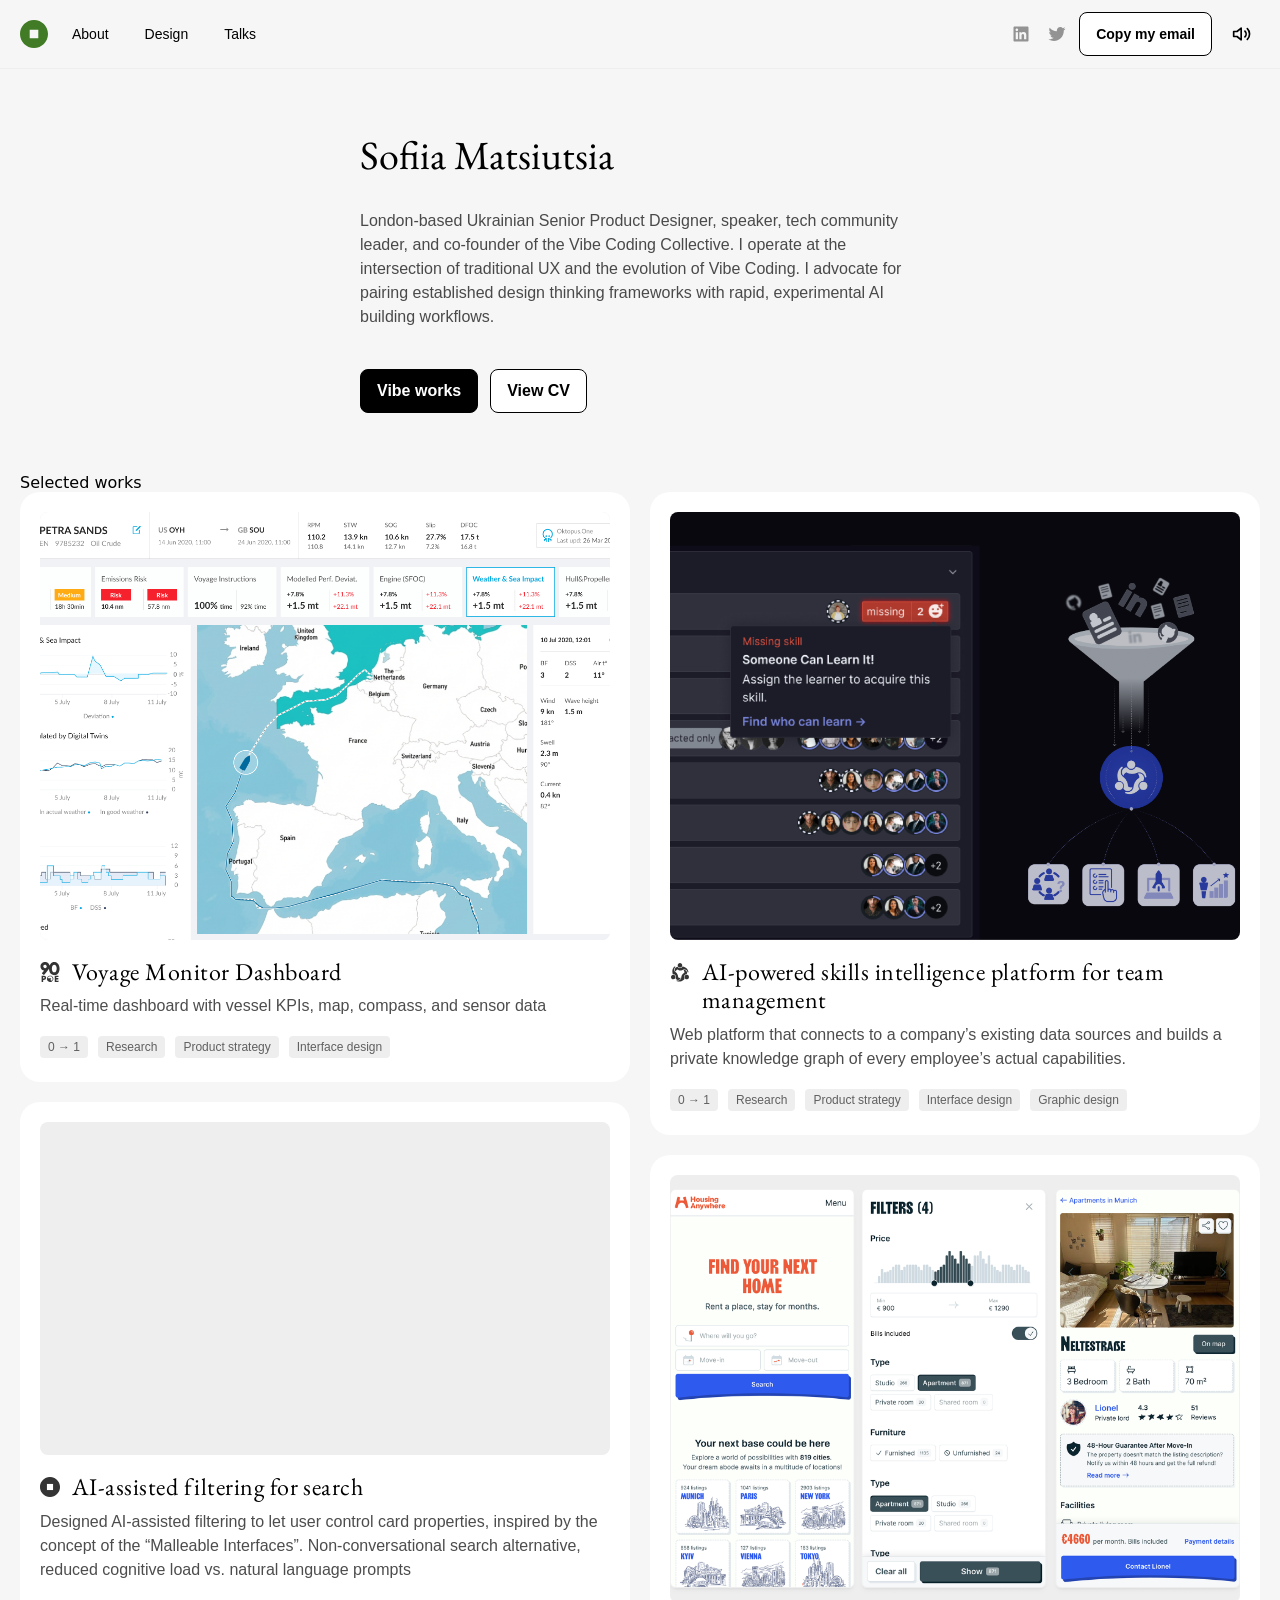
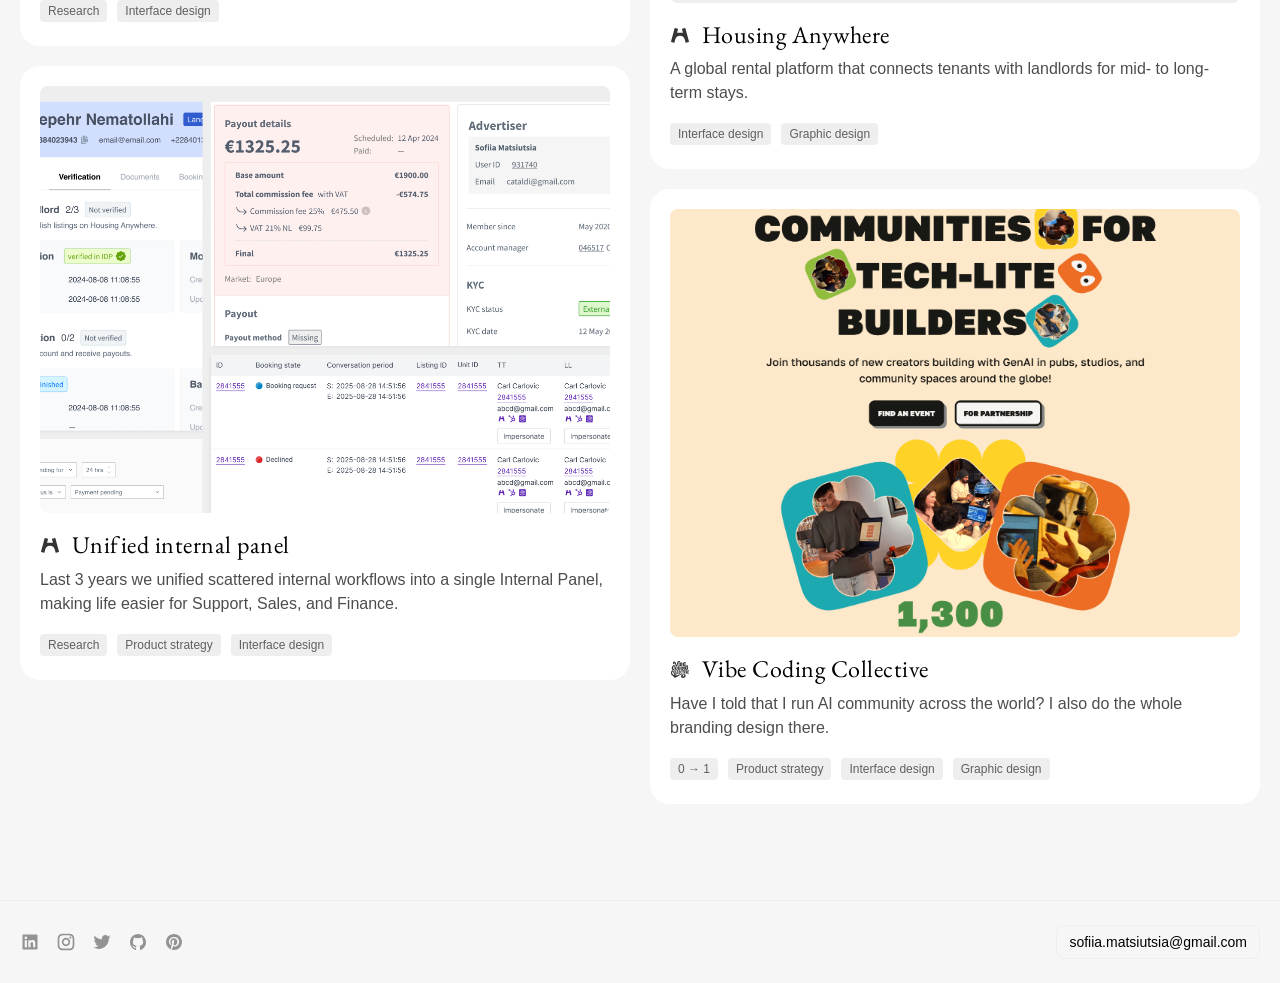
==== commit ec49c083: "Add hero CTAs (Vibe works, View CV) and restyle nav CTA as secondary Introduces a shared .btn/.btn--" ====
--- a/index.html
+++ b/index.html
@@ -52,12 +52,12 @@
         <a href="https://www.linkedin.com/in/smatsiutsia/" target="_blank" rel="noopener"><img src="assets/images/bc331cf193c0122219613db5dbbe5bdd9e957296.svg" alt="LinkedIn" width="20" height="20"></a>
         <a href="https://x.com/SMatsiutsia" target="_blank" rel="noopener"><img src="assets/images/4f500c58fe414a4fde504c348b71e37e4ecc8318.svg" alt="X" width="20" height="20"></a>
       </div>
-    <a class="site-nav__cta" href="mailto:sofiia.matsiutsia@gmail.com" data-copy-cta="true">Copy my email</a>
+    <a class="site-nav__cta btn btn--secondary" href="mailto:sofiia.matsiutsia@gmail.com" data-copy-cta="true">Copy my email</a>
     <button class="sound-toggle" type="button" aria-pressed="true" aria-label="Turn sounds off"><svg viewBox="0 0 24 24" width="20" height="20" fill="none" stroke="currentColor" stroke-width="2" stroke-linecap="round" stroke-linejoin="round" aria-hidden="true"><path d="M11 5 6 9H2v6h4l5 4z"/><path class="sound-toggle__wave" d="M15.5 8.5a5 5 0 0 1 0 7"/><path class="sound-toggle__wave" d="M18.4 5.6a9 9 0 0 1 0 12.8"/><line class="sound-toggle__slash" x1="22" y1="2" x2="2" y2="22"/></svg></button>
   </div>
 </nav>
-<div id="container"><div data-page-overflowx="hidden" data-breakpoint-id="node-10_450" data-breakpoint="true" data-width="375" data-height="2766.625" class="css-bul3w2 css-50jkpj css-7y8cq9"><div class="css-93wp9m css-v27th6 css-paq0kv"><div class="css-ijx7du css-5knerd"><div class="css-qs5z68 css-e574m7 css-paq0kv"><div class="css-a8ck5v css-v27th6 css-paq0kv"><header class="css-ijx7du css-9uyk0n css-paq0kv"><h1 class="css-nf5ac4 css-ty94bj css-iguuiu textContents">Sofiia Matsiutsia</h1></header><section class="css-ijx7du css-9uyk0n css-paq0kv"><div class="css-wc1msa css-v27th6 css-z43uy7 css-wfynp5 textContents"><p class="css-jgor3h css-450udk">London-based Ukrainian Senior Product Designer, speaker, tech community leader, and co-founder of the Vibe Coding Collective. I operate at the intersection of traditional UX and the evolution of Vibe Coding. I advocate for pairing established design thinking frameworks with rapid, experimental AI building workflows.</p></div></section></div></div></div></div></div><div data-page-overflowx="hidden" data-breakpoint-id="node-10_605" data-breakpoint="true" data-width="800" data-height="3897" class="css-bul3w2 css-50jkpj css-7y8cq9"><div class="css-zfhr1y css-v27th6 css-paq0kv"><div class="css-a8cioh css-paq0kv"><div class="css-a8ck5v css-paq0kv"><header class="css-i5ewjm css-9uyk0n css-paq0kv"><h1 class="css-nf5ac4 css-abn5js css-iguuiu textContents">Sofiia Matsiutsia</h1></header><section class="css-9uyk0n css-v27th6 css-paq0kv"><div class="css-wc1msa css-v27th6 css-z43uy7 css-wfynp5 textContents"><p class="css-jgor1r css-43x96u">London-based Ukrainian Senior Product Designer, speaker, tech community leader, and co-founder of the Vibe Coding Collective. I operate at the intersection of traditional UX and the evolution of Vibe Coding. I advocate for pairing established design thinking frameworks with rapid, experimental AI building workflows.</p></div></section></div></div></div></div><div data-page-overflowx="hidden" data-breakpoint-id="node-0_4" data-breakpoint="true" data-width="1280" data-height="3957" class="css-bul3w2 css-50jkpj css-7y8cq9"><div class="css-zfhr1y css-v27th6 css-paq0kv"><div class="css-a8cioh css-paq0kv"><div class="css-a8ck5v css-paq0kv"><header class="css-i5ewjm css-9uyk0n css-paq0kv"><h1 class="css-nf5ac4 css-abn5js css-iguuiu textContents">Sofiia Matsiutsia</h1></header><section class="css-9uyk0n css-v27th6 css-paq0kv"><div class="css-wc1msa css-v27th6 css-z43uy7 css-wfynp5 textContents"><p class="css-jgor1r css-43x96u">London-based Ukrainian Senior Product Designer, speaker, tech community leader, and co-founder of the Vibe Coding Collective. I operate at the intersection of traditional UX and the evolution of Vibe Coding. I advocate for pairing established design thinking frameworks with rapid, experimental AI building workflows.</p></div></section></div></div></div></div></div>
-<section class="work-section"><div class="work-grid"><a class="work-card" href="voyage-monitor.html" target="_self" data-tags="0-1 research product-strategy interface-design"><div class="work-card__media"><img class="work-card__media-shot" src="assets/images/6bf0b020c5f8604583de6e5552ca4bea977c0d0c.png" alt="" loading="lazy"></div><div class="work-card__head"><img class="work-card__logo" src="assets/logo/90poe.svg" alt="" aria-hidden="true"><h3 class="work-card__title">Voyage Monitor Dashboard</h3></div><p class="work-card__desc">Real-time dashboard with vessel KPIs, map, compass, and sensor data</p><div class="work-card__tags"><span class="work-card__tag">0 → 1</span><span class="work-card__tag">Research</span><span class="work-card__tag">Product strategy</span><span class="work-card__tag">Interface design</span></div></a><a class="work-card" href="housing-anywhere.html" target="_self" data-tags="interface-design graphic-design"><div class="work-card__media"><img class="work-card__media-shot" src="assets/images/4c48172205b0da9429f0917ff654c0818ad4458b.png" alt="" loading="lazy"></div><div class="work-card__head"><img class="work-card__logo" src="assets/logo/housinganywhere_logo.svg" alt="" aria-hidden="true"><h3 class="work-card__title">Housing Anywhere</h3></div><p class="work-card__desc">A global rental platform that connects tenants with landlords for mid- to long-term stays.</p><div class="work-card__tags"><span class="work-card__tag">Interface design</span><span class="work-card__tag">Graphic design</span></div></a><a class="work-card" href="https://vibecoders.global/" target="_blank" rel="noopener" data-tags="0-1 product-strategy interface-design graphic-design"><div class="work-card__media"><img class="work-card__media-shot" src="assets/images/8b060b6a413919f77cd4062fa4a0152e0ae03ff6.png" alt="" loading="lazy"></div><div class="work-card__head"><img class="work-card__logo" src="assets/logo/vcc_logo.svg" alt="" aria-hidden="true"><h3 class="work-card__title">Vibe Coding Collective</h3></div><p class="work-card__desc">Have I told that I run AI community across the world? I also do the whole branding design there.</p><div class="work-card__tags"><span class="work-card__tag">0 → 1</span><span class="work-card__tag">Product strategy</span><span class="work-card__tag">Interface design</span><span class="work-card__tag">Graphic design</span></div></a><a class="work-card" href="talks.html" target="_self"><div class="work-card__media"><img class="work-card__media-shot" src="assets/images/photos/science-museum.jpg" alt="Speaking at The Science Museum, London" loading="lazy"></div><div class="work-card__head"><h3 class="work-card__title">The Science Museum, London</h3></div><p class="work-card__desc">What role will sound play in the AI-augmented future life — with ElevenLabs &amp; Tavily. Watch the video.</p></a></div></section>
+<div id="container"><div data-page-overflowx="hidden" data-breakpoint-id="node-10_450" data-breakpoint="true" data-width="375" data-height="2766.625" class="css-bul3w2 css-50jkpj css-7y8cq9"><div class="css-93wp9m css-v27th6 css-paq0kv"><div class="css-ijx7du css-5knerd"><div class="css-qs5z68 css-e574m7 css-paq0kv"><div class="css-a8ck5v css-v27th6 css-paq0kv"><header class="css-ijx7du css-9uyk0n css-paq0kv"><h1 class="css-nf5ac4 css-ty94bj css-iguuiu textContents">Sofiia Matsiutsia</h1></header><section class="css-ijx7du css-9uyk0n css-paq0kv"><div class="css-wc1msa css-v27th6 css-z43uy7 css-wfynp5 textContents"><p class="css-jgor3h css-450udk">London-based Ukrainian Senior Product Designer, speaker, tech community leader, and co-founder of the Vibe Coding Collective. I operate at the intersection of traditional UX and the evolution of Vibe Coding. I advocate for pairing established design thinking frameworks with rapid, experimental AI building workflows.</p></div></section><div class="hero-actions"><a class="btn btn--primary" href="https://nodefolio-575088930030.us-west1.run.app/" target="_blank" rel="noopener">Vibe works</a><a class="btn btn--secondary" href="assets/sofiia-matsiutsia-cv.pdf" target="_blank" rel="noopener">View CV</a></div></div></div></div></div></div><div data-page-overflowx="hidden" data-breakpoint-id="node-10_605" data-breakpoint="true" data-width="800" data-height="3897" class="css-bul3w2 css-50jkpj css-7y8cq9"><div class="css-zfhr1y css-v27th6 css-paq0kv"><div class="css-a8cioh css-paq0kv"><div class="css-a8ck5v css-paq0kv"><header class="css-i5ewjm css-9uyk0n css-paq0kv"><h1 class="css-nf5ac4 css-abn5js css-iguuiu textContents">Sofiia Matsiutsia</h1></header><section class="css-9uyk0n css-v27th6 css-paq0kv"><div class="css-wc1msa css-v27th6 css-z43uy7 css-wfynp5 textContents"><p class="css-jgor1r css-43x96u">London-based Ukrainian Senior Product Designer, speaker, tech community leader, and co-founder of the Vibe Coding Collective. I operate at the intersection of traditional UX and the evolution of Vibe Coding. I advocate for pairing established design thinking frameworks with rapid, experimental AI building workflows.</p></div></section><div class="hero-actions"><a class="btn btn--primary" href="https://nodefolio-575088930030.us-west1.run.app/" target="_blank" rel="noopener">Vibe works</a><a class="btn btn--secondary" href="assets/sofiia-matsiutsia-cv.pdf" target="_blank" rel="noopener">View CV</a></div></div></div></div></div><div data-page-overflowx="hidden" data-breakpoint-id="node-0_4" data-breakpoint="true" data-width="1280" data-height="3957" class="css-bul3w2 css-50jkpj css-7y8cq9"><div class="css-zfhr1y css-v27th6 css-paq0kv"><div class="css-a8cioh css-paq0kv"><div class="css-a8ck5v css-paq0kv"><header class="css-i5ewjm css-9uyk0n css-paq0kv"><h1 class="css-nf5ac4 css-abn5js css-iguuiu textContents">Sofiia Matsiutsia</h1></header><section class="css-9uyk0n css-v27th6 css-paq0kv"><div class="css-wc1msa css-v27th6 css-z43uy7 css-wfynp5 textContents"><p class="css-jgor1r css-43x96u">London-based Ukrainian Senior Product Designer, speaker, tech community leader, and co-founder of the Vibe Coding Collective. I operate at the intersection of traditional UX and the evolution of Vibe Coding. I advocate for pairing established design thinking frameworks with rapid, experimental AI building workflows.</p></div></section><div class="hero-actions"><a class="btn btn--primary" href="https://nodefolio-575088930030.us-west1.run.app/" target="_blank" rel="noopener">Vibe works</a><a class="btn btn--secondary" href="assets/sofiia-matsiutsia-cv.pdf" target="_blank" rel="noopener">View CV</a></div></div></div></div></div></div>
+<section class="work-section" aria-labelledby="selected-works-title"><h2 class="work-section__title" id="selected-works-title">Selected works</h2><div class="work-grid"><a class="work-card" href="voyage-monitor.html" target="_self" data-tags="0-1 research product-strategy interface-design"><div class="work-card__media"><img class="work-card__media-shot" src="assets/images/6bf0b020c5f8604583de6e5552ca4bea977c0d0c.png" alt="" loading="lazy"></div><div class="work-card__head"><img class="work-card__logo" src="assets/logo/90poe.svg" alt="" aria-hidden="true"><h3 class="work-card__title">Voyage Monitor Dashboard</h3></div><p class="work-card__desc">Real-time dashboard with vessel KPIs, map, compass, and sensor data</p><div class="work-card__tags"><span class="work-card__tag">0 → 1</span><span class="work-card__tag">Research</span><span class="work-card__tag">Product strategy</span><span class="work-card__tag">Interface design</span></div></a><a class="work-card" href="https://www.linkedin.com/posts/smatsiutsia_how-we-designers-test-ideas-10000x-faster-activity-7421962190988943360-BrU-?utm_source=share&amp;utm_medium=member_desktop&amp;rcm=ACoAACC8G0QBiWeI60DBzFjNyI_r9bzeq7yk6Vs" target="_blank" rel="noopener" data-tags="research interface-design"><div class="work-card__media work-card__media--placeholder"></div><div class="work-card__head"><span class="work-card__logo work-card__logo--mark" aria-hidden="true"></span><h3 class="work-card__title">AI-assisted filtering for search</h3></div><p class="work-card__desc">Designed AI-assisted filtering to let user control card properties, inspired by the concept of the “Malleable Interfaces”. Non-conversational search alternative, reduced cognitive load vs. natural language prompts</p><div class="work-card__tags"><span class="work-card__tag">Research</span><span class="work-card__tag">Interface design</span></div></a><a class="work-card" href="internal-panel.html" target="_self" data-tags="research product-strategy interface-design"><div class="work-card__media"><img class="work-card__media-shot" src="assets/images/fa24cc5d3644c58624d98e55bcc397e5cc7a955d.png" alt="" loading="lazy"></div><div class="work-card__head"><img class="work-card__logo" src="assets/logo/housinganywhere_logo.svg" alt="" aria-hidden="true"><h3 class="work-card__title">Unified internal panel</h3></div><p class="work-card__desc">Last 3 years we unified scattered internal workflows into a single Internal Panel, making life easier for Support, Sales, and Finance.</p><div class="work-card__tags"><span class="work-card__tag">Research</span><span class="work-card__tag">Product strategy</span><span class="work-card__tag">Interface design</span></div></a><a class="work-card" href="team-lift-ai.html" target="_self" data-tags="0-1 research product-strategy interface-design graphic-design"><div class="work-card__media"><img class="work-card__media-shot" src="assets/images/46936eb3197a6327cdcbc89f762f3ec7e0e223d5.png" alt="" loading="lazy"></div><div class="work-card__head"><img class="work-card__logo" src="assets/logo/teamlift_logo.svg" alt="" aria-hidden="true"><h3 class="work-card__title">AI-powered skills intelligence platform for team management</h3></div><p class="work-card__desc">Web platform that connects to a company’s existing data sources and builds a private knowledge graph of every employee’s actual capabilities.</p><div class="work-card__tags"><span class="work-card__tag">0 → 1</span><span class="work-card__tag">Research</span><span class="work-card__tag">Product strategy</span><span class="work-card__tag">Interface design</span><span class="work-card__tag">Graphic design</span></div></a><a class="work-card" href="housing-anywhere.html" target="_self" data-tags="interface-design graphic-design"><div class="work-card__media"><img class="work-card__media-shot" src="assets/images/4c48172205b0da9429f0917ff654c0818ad4458b.png" alt="" loading="lazy"></div><div class="work-card__head"><img class="work-card__logo" src="assets/logo/housinganywhere_logo.svg" alt="" aria-hidden="true"><h3 class="work-card__title">Housing Anywhere</h3></div><p class="work-card__desc">A global rental platform that connects tenants with landlords for mid- to long-term stays.</p><div class="work-card__tags"><span class="work-card__tag">Interface design</span><span class="work-card__tag">Graphic design</span></div></a><a class="work-card" href="https://vibecoders.global/" target="_blank" rel="noopener" data-tags="0-1 product-strategy interface-design graphic-design"><div class="work-card__media"><img class="work-card__media-shot" src="assets/images/8b060b6a413919f77cd4062fa4a0152e0ae03ff6.png" alt="" loading="lazy"></div><div class="work-card__head"><img class="work-card__logo" src="assets/logo/vcc_logo.svg" alt="" aria-hidden="true"><h3 class="work-card__title">Vibe Coding Collective</h3></div><p class="work-card__desc">Have I told that I run AI community across the world? I also do the whole branding design there.</p><div class="work-card__tags"><span class="work-card__tag">0 → 1</span><span class="work-card__tag">Product strategy</span><span class="work-card__tag">Interface design</span><span class="work-card__tag">Graphic design</span></div></a></div></section>
 <footer class="site-footer">
   <div class="site-footer__inner">
     <div class="site-footer__social">
--- a/styles/nav.css
+++ b/styles/nav.css
@@ -107,20 +107,46 @@
   background: #eee;
 }
 
+/* Shared button system (.btn + a modifier). The only stylesheet loaded by
+   all 9 pages, so this is also the one place a button style can live and
+   reach the Figma-exported pages, which don't load styles/pages.css. */
+.btn {
+  display: inline-flex;
+  align-items: center;
+  justify-content: center;
+  min-height: 44px;
+  border: 1px solid #000;
+  border-radius: 8px;
+  padding: 8px 16px;
+  font-family: "Figtree:Regular", sans-serif;
+  font-weight: 600;
+  white-space: nowrap;
+}
+
+.btn--primary {
+  background: #000;
+  color: #fff;
+}
+
+.btn--secondary {
+  background: #fff;
+  color: #000;
+}
+
+/* Nav CTA: same .btn look, plus the layout-specific bits that keep it
+   pinned to the end of the bar. */
 a.site-nav__cta {
   margin-left: auto;
   flex-shrink: 0;
-  display: inline-flex;
-  align-items: center;
-  justify-content: center;
-  min-height: 44px;
-  border-radius: 8px;
-  padding: 8px 16px;
-  background: #000;
-  color: #fff;
-  font-family: "Figtree:Regular", sans-serif;
-  font-weight: 600;
-  white-space: nowrap;
+}
+
+/* Homepage hero actions (Vibe works + View CV), below the intro paragraph.
+   Sits inside .css-a8ck5v (gap: 20px), so only the row's own gap is needed
+   here. */
+.hero-actions {
+  display: flex;
+  flex-wrap: wrap;
+  gap: 12px;
 }
 
 /* Desktop-only header icons (LinkedIn/X), left of the CTA. Hidden below
@@ -210,7 +236,7 @@
    both reset under prefers-reduced-motion. */
 @media (hover: hover) and (pointer: fine) {
   .site-nav__links a,
-  .site-nav__cta,
+  .btn,
   .site-nav__toggle,
   .site-nav__social a,
   .sound-toggle {
@@ -222,8 +248,11 @@
   .sound-toggle:hover {
     background: #eee;
   }
-  .site-nav__cta:hover {
+  .btn--primary:hover {
     opacity: 0.85;
+  }
+  .btn--secondary:hover {
+    background: #eee;
   }
   .site-nav__toggle:hover {
     background: #eee;
@@ -234,7 +263,7 @@
 }
 
 .site-nav__links a:active,
-.site-nav__cta:active,
+.btn:active,
 .site-nav__toggle:active,
 .site-nav__social a:active,
 .sound-toggle:active {
@@ -243,14 +272,14 @@
 
 @media (prefers-reduced-motion: reduce) {
   .site-nav__links a,
-  .site-nav__cta,
+  .btn,
   .site-nav__toggle,
   .site-nav__social a,
   .sound-toggle {
     transition: none;
   }
   .site-nav__links a:active,
-  .site-nav__cta:active,
+  .btn:active,
   .site-nav__toggle:active,
   .site-nav__social a:active,
   .sound-toggle:active {
@@ -295,6 +324,17 @@
   .site-nav__cta {
     padding: 8px 12px;
     font-size: 13px;
+  }
+
+  /* Hero buttons: content-sized side by side on tablet/desktop, but on
+     mobile the row stretches edge to edge with both buttons splitting it
+     equally instead of shrink-wrapping their labels. */
+  .hero-actions {
+    align-self: stretch;
+  }
+
+  .hero-actions .btn {
+    flex: 1;
   }
 
   html.js .site-nav__toggle {
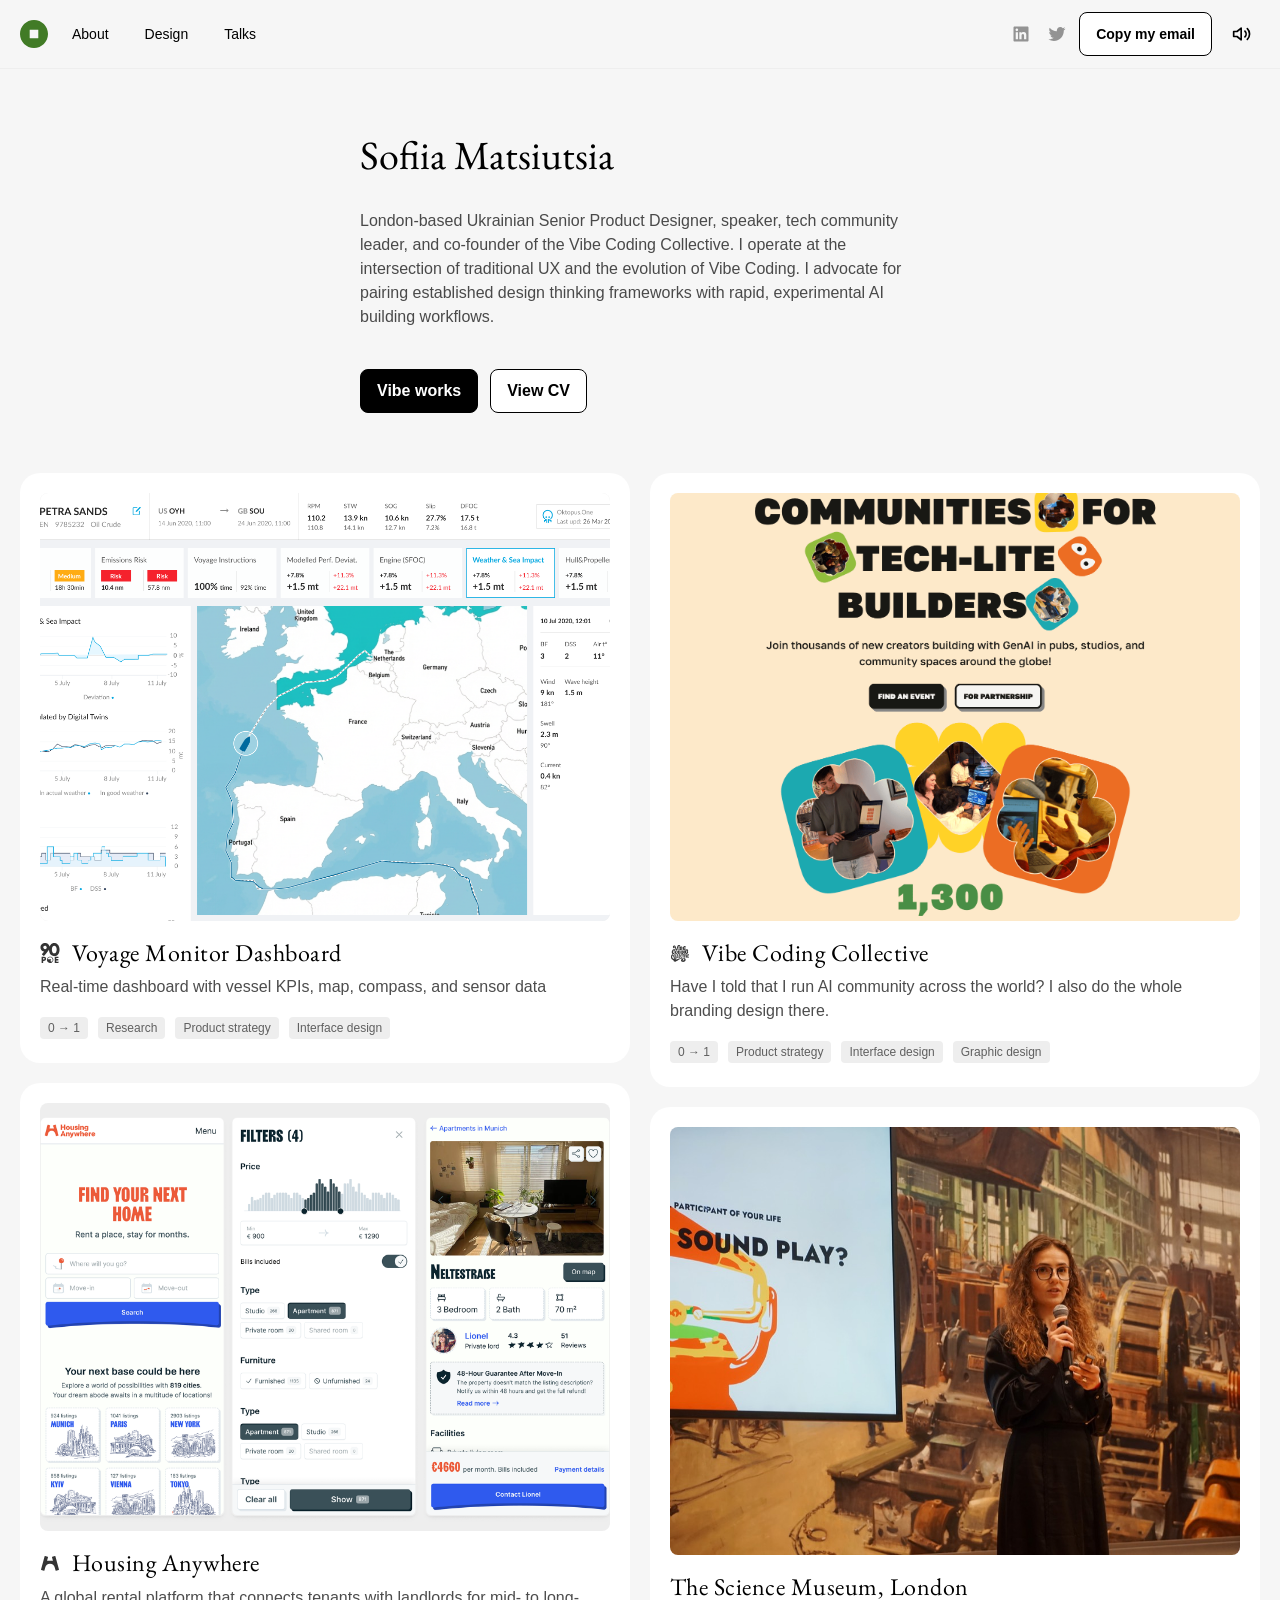
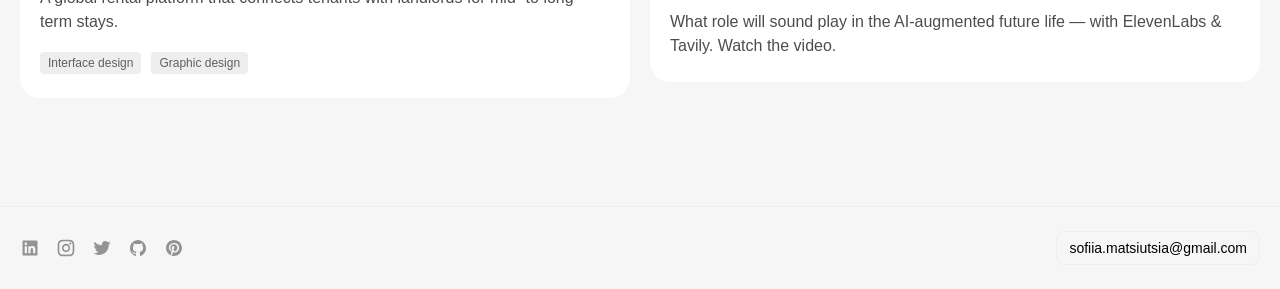
==== commit 8d6d6a70: "Add hero CTAs and shared button system to curated homepage Ports the .btn/.btn--primary/.btn--second" ====
--- a/index.html
+++ b/index.html
@@ -57,7 +57,7 @@
   </div>
 </nav>
 <div id="container"><div data-page-overflowx="hidden" data-breakpoint-id="node-10_450" data-breakpoint="true" data-width="375" data-height="2766.625" class="css-bul3w2 css-50jkpj css-7y8cq9"><div class="css-93wp9m css-v27th6 css-paq0kv"><div class="css-ijx7du css-5knerd"><div class="css-qs5z68 css-e574m7 css-paq0kv"><div class="css-a8ck5v css-v27th6 css-paq0kv"><header class="css-ijx7du css-9uyk0n css-paq0kv"><h1 class="css-nf5ac4 css-ty94bj css-iguuiu textContents">Sofiia Matsiutsia</h1></header><section class="css-ijx7du css-9uyk0n css-paq0kv"><div class="css-wc1msa css-v27th6 css-z43uy7 css-wfynp5 textContents"><p class="css-jgor3h css-450udk">London-based Ukrainian Senior Product Designer, speaker, tech community leader, and co-founder of the Vibe Coding Collective. I operate at the intersection of traditional UX and the evolution of Vibe Coding. I advocate for pairing established design thinking frameworks with rapid, experimental AI building workflows.</p></div></section><div class="hero-actions"><a class="btn btn--primary" href="https://nodefolio-575088930030.us-west1.run.app/" target="_blank" rel="noopener">Vibe works</a><a class="btn btn--secondary" href="assets/sofiia-matsiutsia-cv.pdf" target="_blank" rel="noopener">View CV</a></div></div></div></div></div></div><div data-page-overflowx="hidden" data-breakpoint-id="node-10_605" data-breakpoint="true" data-width="800" data-height="3897" class="css-bul3w2 css-50jkpj css-7y8cq9"><div class="css-zfhr1y css-v27th6 css-paq0kv"><div class="css-a8cioh css-paq0kv"><div class="css-a8ck5v css-paq0kv"><header class="css-i5ewjm css-9uyk0n css-paq0kv"><h1 class="css-nf5ac4 css-abn5js css-iguuiu textContents">Sofiia Matsiutsia</h1></header><section class="css-9uyk0n css-v27th6 css-paq0kv"><div class="css-wc1msa css-v27th6 css-z43uy7 css-wfynp5 textContents"><p class="css-jgor1r css-43x96u">London-based Ukrainian Senior Product Designer, speaker, tech community leader, and co-founder of the Vibe Coding Collective. I operate at the intersection of traditional UX and the evolution of Vibe Coding. I advocate for pairing established design thinking frameworks with rapid, experimental AI building workflows.</p></div></section><div class="hero-actions"><a class="btn btn--primary" href="https://nodefolio-575088930030.us-west1.run.app/" target="_blank" rel="noopener">Vibe works</a><a class="btn btn--secondary" href="assets/sofiia-matsiutsia-cv.pdf" target="_blank" rel="noopener">View CV</a></div></div></div></div></div><div data-page-overflowx="hidden" data-breakpoint-id="node-0_4" data-breakpoint="true" data-width="1280" data-height="3957" class="css-bul3w2 css-50jkpj css-7y8cq9"><div class="css-zfhr1y css-v27th6 css-paq0kv"><div class="css-a8cioh css-paq0kv"><div class="css-a8ck5v css-paq0kv"><header class="css-i5ewjm css-9uyk0n css-paq0kv"><h1 class="css-nf5ac4 css-abn5js css-iguuiu textContents">Sofiia Matsiutsia</h1></header><section class="css-9uyk0n css-v27th6 css-paq0kv"><div class="css-wc1msa css-v27th6 css-z43uy7 css-wfynp5 textContents"><p class="css-jgor1r css-43x96u">London-based Ukrainian Senior Product Designer, speaker, tech community leader, and co-founder of the Vibe Coding Collective. I operate at the intersection of traditional UX and the evolution of Vibe Coding. I advocate for pairing established design thinking frameworks with rapid, experimental AI building workflows.</p></div></section><div class="hero-actions"><a class="btn btn--primary" href="https://nodefolio-575088930030.us-west1.run.app/" target="_blank" rel="noopener">Vibe works</a><a class="btn btn--secondary" href="assets/sofiia-matsiutsia-cv.pdf" target="_blank" rel="noopener">View CV</a></div></div></div></div></div></div>
-<section class="work-section" aria-labelledby="selected-works-title"><h2 class="work-section__title" id="selected-works-title">Selected works</h2><div class="work-grid"><a class="work-card" href="voyage-monitor.html" target="_self" data-tags="0-1 research product-strategy interface-design"><div class="work-card__media"><img class="work-card__media-shot" src="assets/images/6bf0b020c5f8604583de6e5552ca4bea977c0d0c.png" alt="" loading="lazy"></div><div class="work-card__head"><img class="work-card__logo" src="assets/logo/90poe.svg" alt="" aria-hidden="true"><h3 class="work-card__title">Voyage Monitor Dashboard</h3></div><p class="work-card__desc">Real-time dashboard with vessel KPIs, map, compass, and sensor data</p><div class="work-card__tags"><span class="work-card__tag">0 → 1</span><span class="work-card__tag">Research</span><span class="work-card__tag">Product strategy</span><span class="work-card__tag">Interface design</span></div></a><a class="work-card" href="https://www.linkedin.com/posts/smatsiutsia_how-we-designers-test-ideas-10000x-faster-activity-7421962190988943360-BrU-?utm_source=share&amp;utm_medium=member_desktop&amp;rcm=ACoAACC8G0QBiWeI60DBzFjNyI_r9bzeq7yk6Vs" target="_blank" rel="noopener" data-tags="research interface-design"><div class="work-card__media work-card__media--placeholder"></div><div class="work-card__head"><span class="work-card__logo work-card__logo--mark" aria-hidden="true"></span><h3 class="work-card__title">AI-assisted filtering for search</h3></div><p class="work-card__desc">Designed AI-assisted filtering to let user control card properties, inspired by the concept of the “Malleable Interfaces”. Non-conversational search alternative, reduced cognitive load vs. natural language prompts</p><div class="work-card__tags"><span class="work-card__tag">Research</span><span class="work-card__tag">Interface design</span></div></a><a class="work-card" href="internal-panel.html" target="_self" data-tags="research product-strategy interface-design"><div class="work-card__media"><img class="work-card__media-shot" src="assets/images/fa24cc5d3644c58624d98e55bcc397e5cc7a955d.png" alt="" loading="lazy"></div><div class="work-card__head"><img class="work-card__logo" src="assets/logo/housinganywhere_logo.svg" alt="" aria-hidden="true"><h3 class="work-card__title">Unified internal panel</h3></div><p class="work-card__desc">Last 3 years we unified scattered internal workflows into a single Internal Panel, making life easier for Support, Sales, and Finance.</p><div class="work-card__tags"><span class="work-card__tag">Research</span><span class="work-card__tag">Product strategy</span><span class="work-card__tag">Interface design</span></div></a><a class="work-card" href="team-lift-ai.html" target="_self" data-tags="0-1 research product-strategy interface-design graphic-design"><div class="work-card__media"><img class="work-card__media-shot" src="assets/images/46936eb3197a6327cdcbc89f762f3ec7e0e223d5.png" alt="" loading="lazy"></div><div class="work-card__head"><img class="work-card__logo" src="assets/logo/teamlift_logo.svg" alt="" aria-hidden="true"><h3 class="work-card__title">AI-powered skills intelligence platform for team management</h3></div><p class="work-card__desc">Web platform that connects to a company’s existing data sources and builds a private knowledge graph of every employee’s actual capabilities.</p><div class="work-card__tags"><span class="work-card__tag">0 → 1</span><span class="work-card__tag">Research</span><span class="work-card__tag">Product strategy</span><span class="work-card__tag">Interface design</span><span class="work-card__tag">Graphic design</span></div></a><a class="work-card" href="housing-anywhere.html" target="_self" data-tags="interface-design graphic-design"><div class="work-card__media"><img class="work-card__media-shot" src="assets/images/4c48172205b0da9429f0917ff654c0818ad4458b.png" alt="" loading="lazy"></div><div class="work-card__head"><img class="work-card__logo" src="assets/logo/housinganywhere_logo.svg" alt="" aria-hidden="true"><h3 class="work-card__title">Housing Anywhere</h3></div><p class="work-card__desc">A global rental platform that connects tenants with landlords for mid- to long-term stays.</p><div class="work-card__tags"><span class="work-card__tag">Interface design</span><span class="work-card__tag">Graphic design</span></div></a><a class="work-card" href="https://vibecoders.global/" target="_blank" rel="noopener" data-tags="0-1 product-strategy interface-design graphic-design"><div class="work-card__media"><img class="work-card__media-shot" src="assets/images/8b060b6a413919f77cd4062fa4a0152e0ae03ff6.png" alt="" loading="lazy"></div><div class="work-card__head"><img class="work-card__logo" src="assets/logo/vcc_logo.svg" alt="" aria-hidden="true"><h3 class="work-card__title">Vibe Coding Collective</h3></div><p class="work-card__desc">Have I told that I run AI community across the world? I also do the whole branding design there.</p><div class="work-card__tags"><span class="work-card__tag">0 → 1</span><span class="work-card__tag">Product strategy</span><span class="work-card__tag">Interface design</span><span class="work-card__tag">Graphic design</span></div></a></div></section>
+<section class="work-section"><div class="work-grid"><a class="work-card" href="voyage-monitor.html" target="_self" data-tags="0-1 research product-strategy interface-design"><div class="work-card__media"><img class="work-card__media-shot" src="assets/images/6bf0b020c5f8604583de6e5552ca4bea977c0d0c.png" alt="" loading="lazy"></div><div class="work-card__head"><img class="work-card__logo" src="assets/logo/90poe.svg" alt="" aria-hidden="true"><h3 class="work-card__title">Voyage Monitor Dashboard</h3></div><p class="work-card__desc">Real-time dashboard with vessel KPIs, map, compass, and sensor data</p><div class="work-card__tags"><span class="work-card__tag">0 → 1</span><span class="work-card__tag">Research</span><span class="work-card__tag">Product strategy</span><span class="work-card__tag">Interface design</span></div></a><a class="work-card" href="housing-anywhere.html" target="_self" data-tags="interface-design graphic-design"><div class="work-card__media"><img class="work-card__media-shot" src="assets/images/4c48172205b0da9429f0917ff654c0818ad4458b.png" alt="" loading="lazy"></div><div class="work-card__head"><img class="work-card__logo" src="assets/logo/housinganywhere_logo.svg" alt="" aria-hidden="true"><h3 class="work-card__title">Housing Anywhere</h3></div><p class="work-card__desc">A global rental platform that connects tenants with landlords for mid- to long-term stays.</p><div class="work-card__tags"><span class="work-card__tag">Interface design</span><span class="work-card__tag">Graphic design</span></div></a><a class="work-card" href="https://vibecoders.global/" target="_blank" rel="noopener" data-tags="0-1 product-strategy interface-design graphic-design"><div class="work-card__media"><img class="work-card__media-shot" src="assets/images/8b060b6a413919f77cd4062fa4a0152e0ae03ff6.png" alt="" loading="lazy"></div><div class="work-card__head"><img class="work-card__logo" src="assets/logo/vcc_logo.svg" alt="" aria-hidden="true"><h3 class="work-card__title">Vibe Coding Collective</h3></div><p class="work-card__desc">Have I told that I run AI community across the world? I also do the whole branding design there.</p><div class="work-card__tags"><span class="work-card__tag">0 → 1</span><span class="work-card__tag">Product strategy</span><span class="work-card__tag">Interface design</span><span class="work-card__tag">Graphic design</span></div></a><a class="work-card" href="talks.html" target="_self"><div class="work-card__media"><img class="work-card__media-shot" src="assets/images/photos/science-museum.jpg" alt="Speaking at The Science Museum, London" loading="lazy"></div><div class="work-card__head"><h3 class="work-card__title">The Science Museum, London</h3></div><p class="work-card__desc">What role will sound play in the AI-augmented future life — with ElevenLabs &amp; Tavily. Watch the video.</p></a></div></section>
 <footer class="site-footer">
   <div class="site-footer__inner">
     <div class="site-footer__social">
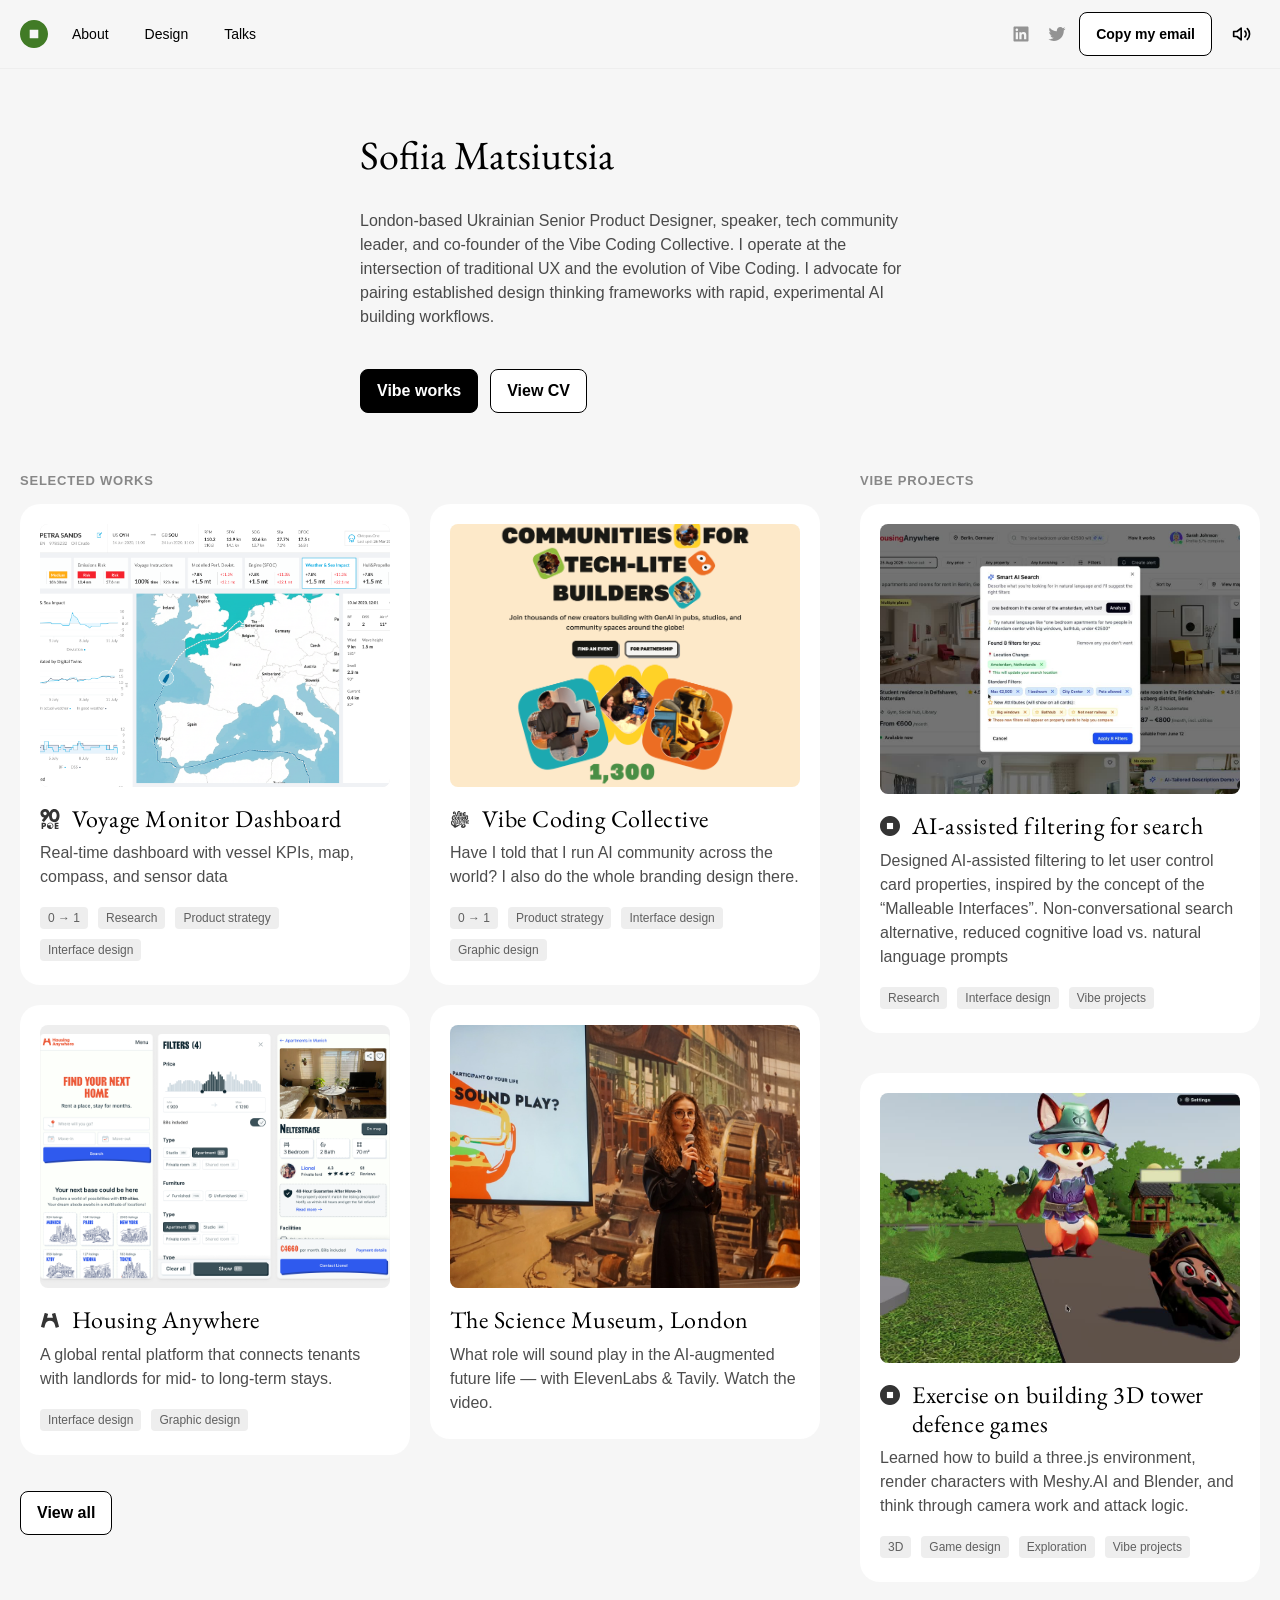
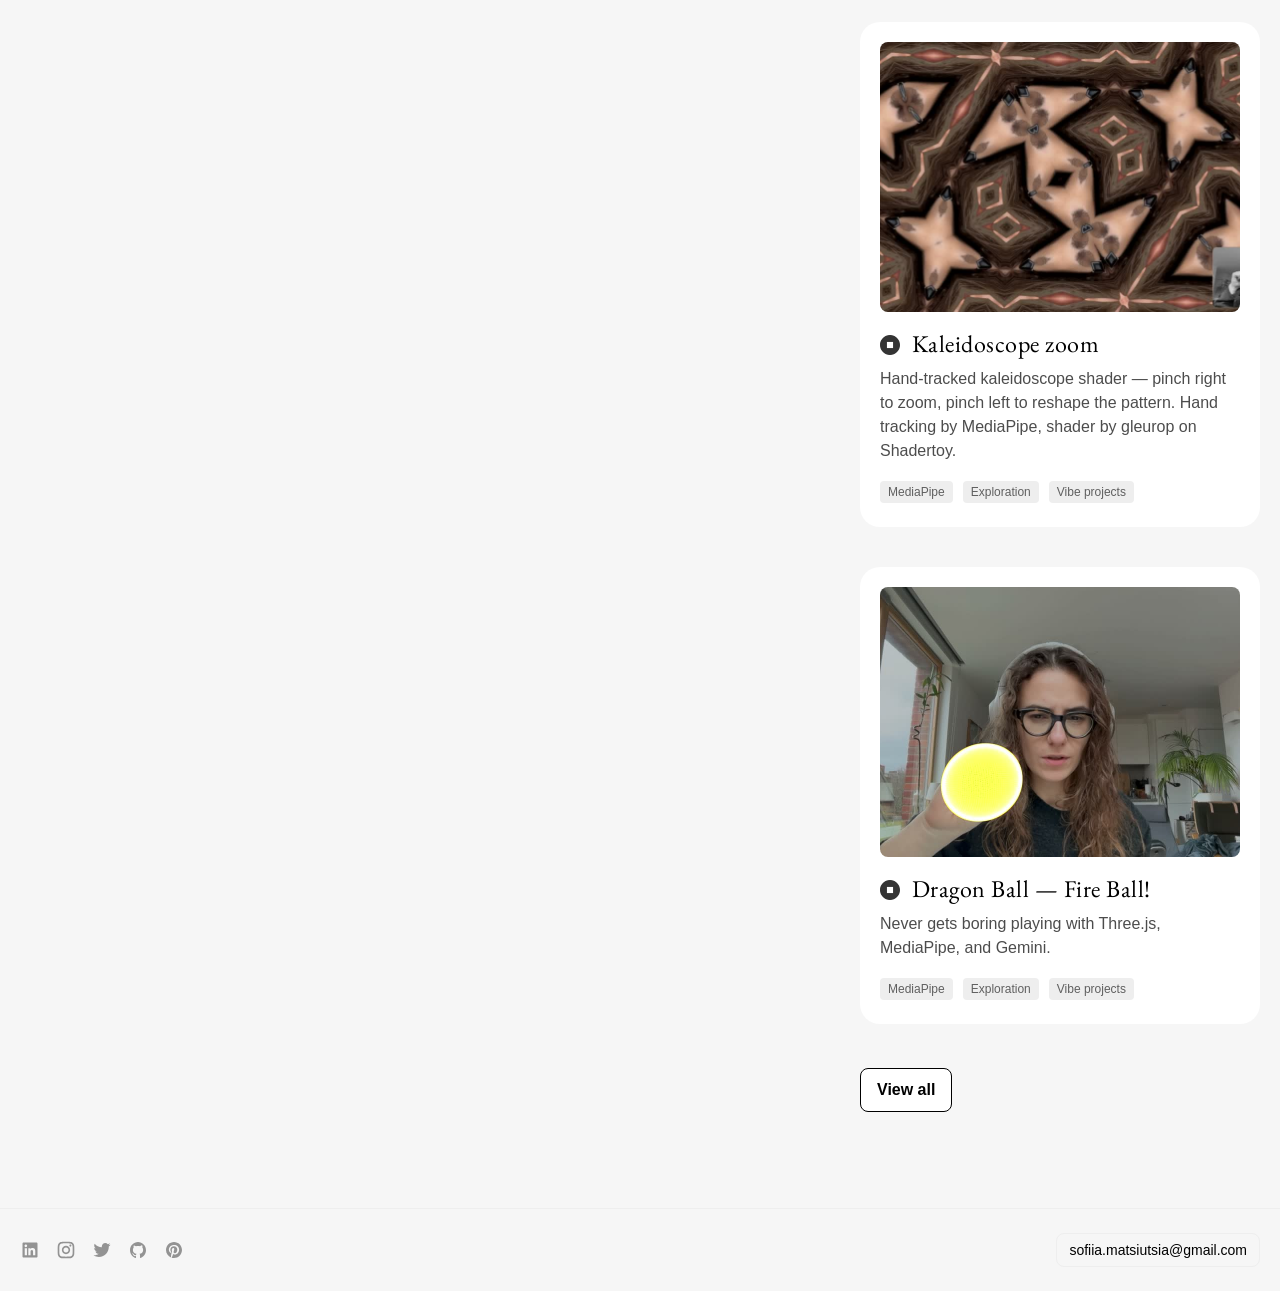
==== commit 0c118eda: "Add Vibe projects cards and homepage two-column layout Adds four personal AI/vibe-coding experiments" ====
--- a/index.html
+++ b/index.html
@@ -29,6 +29,7 @@
   <link rel="stylesheet" href="styles/nav.css">
   <script src="js/cursor.js" defer></script>
   <script src="js/nav.js" defer></script>
+  <script src="js/video-preview.js" defer></script>
   <script type="module" src="js/sound.js"></script>
 </head>
 <body class="home">
@@ -57,7 +58,73 @@
   </div>
 </nav>
 <div id="container"><div data-page-overflowx="hidden" data-breakpoint-id="node-10_450" data-breakpoint="true" data-width="375" data-height="2766.625" class="css-bul3w2 css-50jkpj css-7y8cq9"><div class="css-93wp9m css-v27th6 css-paq0kv"><div class="css-ijx7du css-5knerd"><div class="css-qs5z68 css-e574m7 css-paq0kv"><div class="css-a8ck5v css-v27th6 css-paq0kv"><header class="css-ijx7du css-9uyk0n css-paq0kv"><h1 class="css-nf5ac4 css-ty94bj css-iguuiu textContents">Sofiia Matsiutsia</h1></header><section class="css-ijx7du css-9uyk0n css-paq0kv"><div class="css-wc1msa css-v27th6 css-z43uy7 css-wfynp5 textContents"><p class="css-jgor3h css-450udk">London-based Ukrainian Senior Product Designer, speaker, tech community leader, and co-founder of the Vibe Coding Collective. I operate at the intersection of traditional UX and the evolution of Vibe Coding. I advocate for pairing established design thinking frameworks with rapid, experimental AI building workflows.</p></div></section><div class="hero-actions"><a class="btn btn--primary" href="https://nodefolio-575088930030.us-west1.run.app/" target="_blank" rel="noopener">Vibe works</a><a class="btn btn--secondary" href="assets/sofiia-matsiutsia-cv.pdf" target="_blank" rel="noopener">View CV</a></div></div></div></div></div></div><div data-page-overflowx="hidden" data-breakpoint-id="node-10_605" data-breakpoint="true" data-width="800" data-height="3897" class="css-bul3w2 css-50jkpj css-7y8cq9"><div class="css-zfhr1y css-v27th6 css-paq0kv"><div class="css-a8cioh css-paq0kv"><div class="css-a8ck5v css-paq0kv"><header class="css-i5ewjm css-9uyk0n css-paq0kv"><h1 class="css-nf5ac4 css-abn5js css-iguuiu textContents">Sofiia Matsiutsia</h1></header><section class="css-9uyk0n css-v27th6 css-paq0kv"><div class="css-wc1msa css-v27th6 css-z43uy7 css-wfynp5 textContents"><p class="css-jgor1r css-43x96u">London-based Ukrainian Senior Product Designer, speaker, tech community leader, and co-founder of the Vibe Coding Collective. I operate at the intersection of traditional UX and the evolution of Vibe Coding. I advocate for pairing established design thinking frameworks with rapid, experimental AI building workflows.</p></div></section><div class="hero-actions"><a class="btn btn--primary" href="https://nodefolio-575088930030.us-west1.run.app/" target="_blank" rel="noopener">Vibe works</a><a class="btn btn--secondary" href="assets/sofiia-matsiutsia-cv.pdf" target="_blank" rel="noopener">View CV</a></div></div></div></div></div><div data-page-overflowx="hidden" data-breakpoint-id="node-0_4" data-breakpoint="true" data-width="1280" data-height="3957" class="css-bul3w2 css-50jkpj css-7y8cq9"><div class="css-zfhr1y css-v27th6 css-paq0kv"><div class="css-a8cioh css-paq0kv"><div class="css-a8ck5v css-paq0kv"><header class="css-i5ewjm css-9uyk0n css-paq0kv"><h1 class="css-nf5ac4 css-abn5js css-iguuiu textContents">Sofiia Matsiutsia</h1></header><section class="css-9uyk0n css-v27th6 css-paq0kv"><div class="css-wc1msa css-v27th6 css-z43uy7 css-wfynp5 textContents"><p class="css-jgor1r css-43x96u">London-based Ukrainian Senior Product Designer, speaker, tech community leader, and co-founder of the Vibe Coding Collective. I operate at the intersection of traditional UX and the evolution of Vibe Coding. I advocate for pairing established design thinking frameworks with rapid, experimental AI building workflows.</p></div></section><div class="hero-actions"><a class="btn btn--primary" href="https://nodefolio-575088930030.us-west1.run.app/" target="_blank" rel="noopener">Vibe works</a><a class="btn btn--secondary" href="assets/sofiia-matsiutsia-cv.pdf" target="_blank" rel="noopener">View CV</a></div></div></div></div></div></div>
-<section class="work-section"><div class="work-grid"><a class="work-card" href="voyage-monitor.html" target="_self" data-tags="0-1 research product-strategy interface-design"><div class="work-card__media"><img class="work-card__media-shot" src="assets/images/6bf0b020c5f8604583de6e5552ca4bea977c0d0c.png" alt="" loading="lazy"></div><div class="work-card__head"><img class="work-card__logo" src="assets/logo/90poe.svg" alt="" aria-hidden="true"><h3 class="work-card__title">Voyage Monitor Dashboard</h3></div><p class="work-card__desc">Real-time dashboard with vessel KPIs, map, compass, and sensor data</p><div class="work-card__tags"><span class="work-card__tag">0 → 1</span><span class="work-card__tag">Research</span><span class="work-card__tag">Product strategy</span><span class="work-card__tag">Interface design</span></div></a><a class="work-card" href="housing-anywhere.html" target="_self" data-tags="interface-design graphic-design"><div class="work-card__media"><img class="work-card__media-shot" src="assets/images/4c48172205b0da9429f0917ff654c0818ad4458b.png" alt="" loading="lazy"></div><div class="work-card__head"><img class="work-card__logo" src="assets/logo/housinganywhere_logo.svg" alt="" aria-hidden="true"><h3 class="work-card__title">Housing Anywhere</h3></div><p class="work-card__desc">A global rental platform that connects tenants with landlords for mid- to long-term stays.</p><div class="work-card__tags"><span class="work-card__tag">Interface design</span><span class="work-card__tag">Graphic design</span></div></a><a class="work-card" href="https://vibecoders.global/" target="_blank" rel="noopener" data-tags="0-1 product-strategy interface-design graphic-design"><div class="work-card__media"><img class="work-card__media-shot" src="assets/images/8b060b6a413919f77cd4062fa4a0152e0ae03ff6.png" alt="" loading="lazy"></div><div class="work-card__head"><img class="work-card__logo" src="assets/logo/vcc_logo.svg" alt="" aria-hidden="true"><h3 class="work-card__title">Vibe Coding Collective</h3></div><p class="work-card__desc">Have I told that I run AI community across the world? I also do the whole branding design there.</p><div class="work-card__tags"><span class="work-card__tag">0 → 1</span><span class="work-card__tag">Product strategy</span><span class="work-card__tag">Interface design</span><span class="work-card__tag">Graphic design</span></div></a><a class="work-card" href="talks.html" target="_self"><div class="work-card__media"><img class="work-card__media-shot" src="assets/images/photos/science-museum.jpg" alt="Speaking at The Science Museum, London" loading="lazy"></div><div class="work-card__head"><h3 class="work-card__title">The Science Museum, London</h3></div><p class="work-card__desc">What role will sound play in the AI-augmented future life — with ElevenLabs &amp; Tavily. Watch the video.</p></a></div></section>
+<section class="work-section">
+  <div class="work-columns">
+    <div class="work-column work-column--primary">
+      <h2 class="work-column__label">Selected works</h2>
+      <div class="work-grid">
+        <a class="work-card" href="voyage-monitor.html" target="_self" data-tags="0-1 research product-strategy interface-design">
+          <div class="work-card__media"><img class="work-card__media-shot" src="assets/images/6bf0b020c5f8604583de6e5552ca4bea977c0d0c.png" alt="" loading="lazy"></div>
+          <div class="work-card__head"><img class="work-card__logo" src="assets/logo/90poe.svg" alt="" aria-hidden="true"><h3 class="work-card__title">Voyage Monitor Dashboard</h3></div>
+          <p class="work-card__desc">Real-time dashboard with vessel KPIs, map, compass, and sensor data</p>
+          <div class="work-card__tags"><span class="work-card__tag">0 → 1</span><span class="work-card__tag">Research</span><span class="work-card__tag">Product strategy</span><span class="work-card__tag">Interface design</span></div>
+        </a>
+        <a class="work-card" href="housing-anywhere.html" target="_self" data-tags="interface-design graphic-design">
+          <div class="work-card__media"><img class="work-card__media-shot" src="assets/images/4c48172205b0da9429f0917ff654c0818ad4458b.png" alt="" loading="lazy"></div>
+          <div class="work-card__head"><img class="work-card__logo" src="assets/logo/housinganywhere_logo.svg" alt="" aria-hidden="true"><h3 class="work-card__title">Housing Anywhere</h3></div>
+          <p class="work-card__desc">A global rental platform that connects tenants with landlords for mid- to long-term stays.</p>
+          <div class="work-card__tags"><span class="work-card__tag">Interface design</span><span class="work-card__tag">Graphic design</span></div>
+        </a>
+        <a class="work-card" href="https://vibecoders.global/" target="_blank" rel="noopener" data-tags="0-1 product-strategy interface-design graphic-design">
+          <div class="work-card__media"><img class="work-card__media-shot" src="assets/images/8b060b6a413919f77cd4062fa4a0152e0ae03ff6.png" alt="" loading="lazy"></div>
+          <div class="work-card__head"><img class="work-card__logo" src="assets/logo/vcc_logo.svg" alt="" aria-hidden="true"><h3 class="work-card__title">Vibe Coding Collective</h3></div>
+          <p class="work-card__desc">Have I told that I run AI community across the world? I also do the whole branding design there.</p>
+          <div class="work-card__tags"><span class="work-card__tag">0 → 1</span><span class="work-card__tag">Product strategy</span><span class="work-card__tag">Interface design</span><span class="work-card__tag">Graphic design</span></div>
+        </a>
+        <a class="work-card" href="talks.html" target="_self">
+          <div class="work-card__media"><img class="work-card__media-shot" src="assets/images/photos/science-museum.jpg" alt="Speaking at The Science Museum, London" loading="lazy"></div>
+          <div class="work-card__head"><h3 class="work-card__title">The Science Museum, London</h3></div>
+          <p class="work-card__desc">What role will sound play in the AI-augmented future life — with ElevenLabs &amp; Tavily. Watch the video.</p>
+        </a>
+      </div>
+      <div class="work-column__cta">
+        <a class="btn btn--secondary" href="design.html">View all</a>
+      </div>
+    </div>
+    <div class="work-column work-column--secondary">
+      <h2 class="work-column__label">Vibe projects</h2>
+      <div class="work-grid work-grid--single">
+        <a class="work-card" href="https://www.linkedin.com/posts/smatsiutsia_how-we-designers-test-ideas-10000x-faster-activity-7421962190988943360-BrU-?utm_source=share&amp;utm_medium=member_desktop&amp;rcm=ACoAACC8G0QBiWeI60DBzFjNyI_r9bzeq7yk6Vs" target="_blank" rel="noopener" data-tags="research interface-design vibe-projects">
+          <div class="work-card__media"><video class="work-card__media-shot work-card__media-video" src="assets/videos/malleable-real-estate.mp4" poster="assets/videos/malleable-real-estate-poster.jpg" muted loop playsinline preload="metadata" aria-hidden="true" tabindex="-1"></video></div>
+          <div class="work-card__head"><span class="work-card__logo work-card__logo--mark" aria-hidden="true"></span><h3 class="work-card__title">AI-assisted filtering for search</h3></div>
+          <p class="work-card__desc">Designed AI-assisted filtering to let user control card properties, inspired by the concept of the “Malleable Interfaces”. Non-conversational search alternative, reduced cognitive load vs. natural language prompts</p>
+          <div class="work-card__tags"><span class="work-card__tag">Research</span><span class="work-card__tag">Interface design</span><span class="work-card__tag">Vibe projects</span></div>
+        </a>
+        <a class="work-card" href="https://www.linkedin.com/posts/smatsiutsia_everyone-is-talking-about-fable-from-anthropic-activity-7479864887842848768-k7h2" target="_blank" rel="noopener" data-tags="3d game-design exploration vibe-projects">
+          <div class="work-card__media"><video class="work-card__media-shot work-card__media-video" src="assets/videos/tower-defense-3d.mp4" poster="assets/videos/tower-defense-3d-poster.jpg" muted loop playsinline preload="metadata" aria-hidden="true" tabindex="-1"></video></div>
+          <div class="work-card__head"><span class="work-card__logo work-card__logo--mark" aria-hidden="true"></span><h3 class="work-card__title">Exercise on building 3D tower defence games</h3></div>
+          <p class="work-card__desc">Learned how to build a three.js environment, render characters with Meshy.AI and Blender, and think through camera work and attack logic.</p>
+          <div class="work-card__tags"><span class="work-card__tag">3D</span><span class="work-card__tag">Game design</span><span class="work-card__tag">Exploration</span><span class="work-card__tag">Vibe projects</span></div>
+        </a>
+        <a class="work-card" href="https://ai.studio/apps/6b3256e6-9ae6-4c43-9736-82127585a88d?fullscreenApplet=true" target="_blank" rel="noopener" data-tags="mediapipe exploration vibe-projects">
+          <div class="work-card__media"><video class="work-card__media-shot work-card__media-video" src="assets/videos/kaleidoscope-zoom.mp4" poster="assets/videos/kaleidoscope-zoom-poster.jpg" muted loop playsinline preload="metadata" aria-hidden="true" tabindex="-1"></video></div>
+          <div class="work-card__head"><span class="work-card__logo work-card__logo--mark" aria-hidden="true"></span><h3 class="work-card__title">Kaleidoscope zoom</h3></div>
+          <p class="work-card__desc">Hand-tracked kaleidoscope shader &mdash; pinch right to zoom, pinch left to reshape the pattern. Hand tracking by MediaPipe, shader by gleurop on Shadertoy.</p>
+          <div class="work-card__tags"><span class="work-card__tag">MediaPipe</span><span class="work-card__tag">Exploration</span><span class="work-card__tag">Vibe projects</span></div>
+        </a>
+        <a class="work-card" href="https://www.linkedin.com/posts/smatsiutsia_working-on-vibe-coded-fire-balls-the-at-v0-activity-7426600561866674176-kvSb?" target="_blank" rel="noopener" data-tags="mediapipe exploration vibe-projects">
+          <div class="work-card__media"><video class="work-card__media-shot work-card__media-video" src="assets/videos/dragon-ball-fire-ball.mp4" poster="assets/videos/dragon-ball-fire-ball-poster.jpg" muted loop playsinline preload="metadata" aria-hidden="true" tabindex="-1"></video></div>
+          <div class="work-card__head"><span class="work-card__logo work-card__logo--mark" aria-hidden="true"></span><h3 class="work-card__title">Dragon Ball &mdash; Fire Ball!</h3></div>
+          <p class="work-card__desc">Never gets boring playing with Three.js, MediaPipe, and Gemini.</p>
+          <div class="work-card__tags"><span class="work-card__tag">MediaPipe</span><span class="work-card__tag">Exploration</span><span class="work-card__tag">Vibe projects</span></div>
+        </a>
+      </div>
+      <div class="work-column__cta">
+        <a class="btn btn--secondary" href="design.html?tag=vibe-projects">View all</a>
+      </div>
+    </div>
+  </div>
+</section>
 <footer class="site-footer">
   <div class="site-footer__inner">
     <div class="site-footer__social">
--- a/styles/cards.css
+++ b/styles/cards.css
@@ -295,3 +295,56 @@
     transform: none;
   }
 }
+
+/* Video card previews (js/video-preview.js drives play/pause). Keeping the
+   video out of the click path means the whole card stays one link target -
+   clicking it never triggers native video controls/scrubbing. */
+.work-card__media-video {
+  pointer-events: none;
+}
+
+/* Homepage two-column layout: curated work (2/3) + Vibe projects (1/3). */
+.work-columns {
+  display: flex;
+  flex-direction: column;
+  gap: 48px;
+}
+
+.work-column {
+  min-width: 0;
+}
+
+@media (min-width: 800px) {
+  .work-columns {
+    display: grid;
+    grid-template-columns: 2fr 1fr;
+    gap: 40px;
+    align-items: start;
+  }
+}
+
+.work-column__label {
+  margin: 0 0 16px;
+  font-family: "Figtree:Regular", sans-serif;
+  font-size: 13px;
+  font-weight: 600;
+  letter-spacing: 0.06em;
+  text-transform: uppercase;
+  color: rgba(0, 0, 0, 0.45);
+}
+
+.work-column__cta {
+  display: flex;
+  margin-top: 24px;
+}
+
+/* Right column stays single-column at every width - cancels .work-grid's
+   >=800px switch to column-count:2 masonry, which would otherwise also
+   fire here since it's viewport-width-based, not container-based. */
+@media (min-width: 800px) {
+  .work-grid--single {
+    display: flex;
+    flex-direction: column;
+    column-count: auto;
+  }
+}
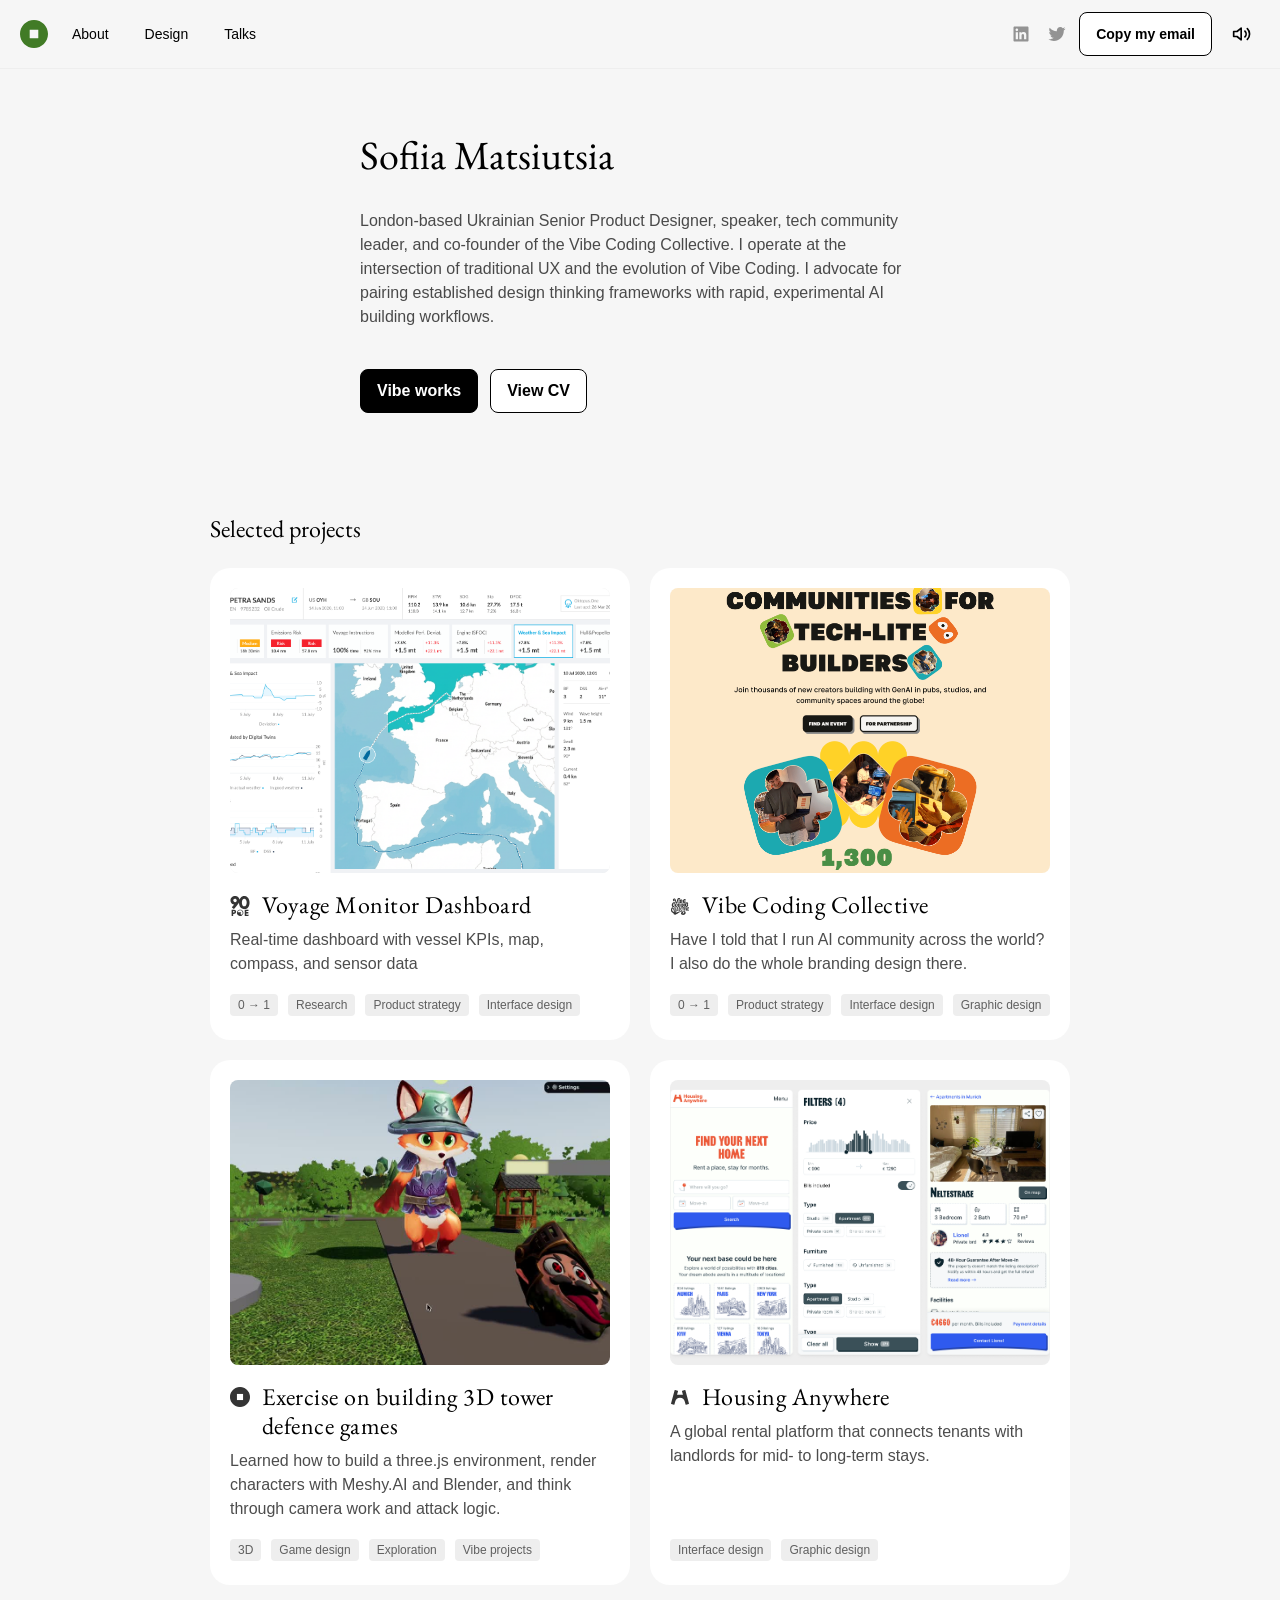
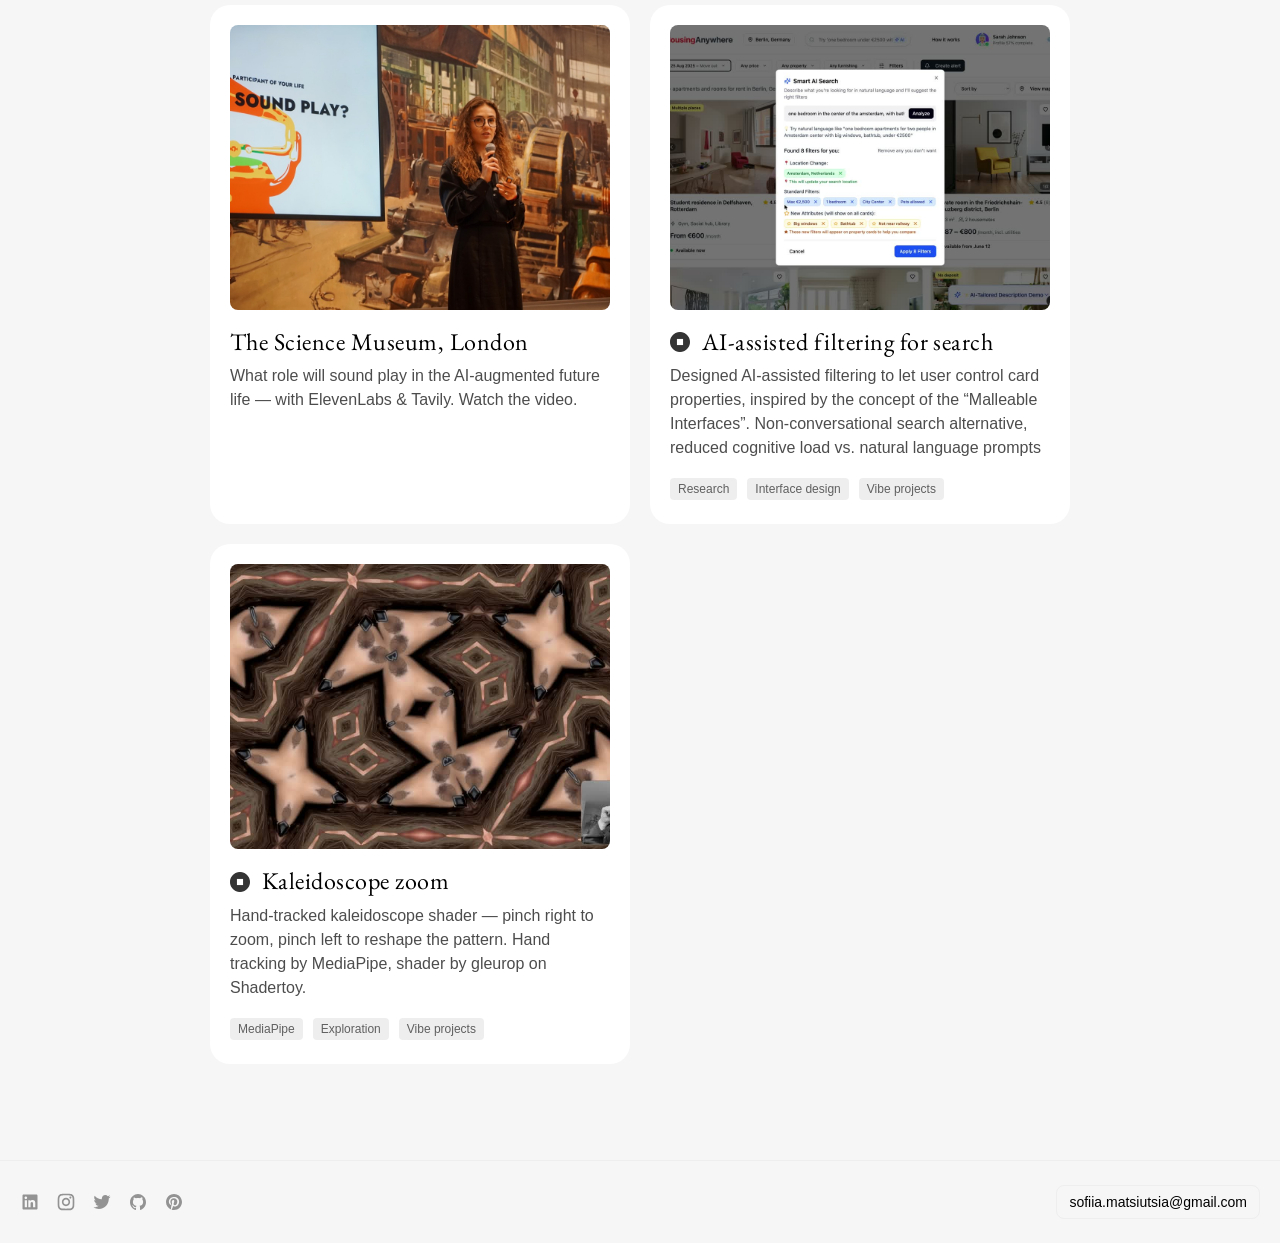
==== commit fc38fda3: "Simplify homepage to a single, Z-ordered Selected projects grid Replaces the two-column "Selected wo" ====
--- a/index.html
+++ b/index.html
@@ -58,71 +58,50 @@
   </div>
 </nav>
 <div id="container"><div data-page-overflowx="hidden" data-breakpoint-id="node-10_450" data-breakpoint="true" data-width="375" data-height="2766.625" class="css-bul3w2 css-50jkpj css-7y8cq9"><div class="css-93wp9m css-v27th6 css-paq0kv"><div class="css-ijx7du css-5knerd"><div class="css-qs5z68 css-e574m7 css-paq0kv"><div class="css-a8ck5v css-v27th6 css-paq0kv"><header class="css-ijx7du css-9uyk0n css-paq0kv"><h1 class="css-nf5ac4 css-ty94bj css-iguuiu textContents">Sofiia Matsiutsia</h1></header><section class="css-ijx7du css-9uyk0n css-paq0kv"><div class="css-wc1msa css-v27th6 css-z43uy7 css-wfynp5 textContents"><p class="css-jgor3h css-450udk">London-based Ukrainian Senior Product Designer, speaker, tech community leader, and co-founder of the Vibe Coding Collective. I operate at the intersection of traditional UX and the evolution of Vibe Coding. I advocate for pairing established design thinking frameworks with rapid, experimental AI building workflows.</p></div></section><div class="hero-actions"><a class="btn btn--primary" href="https://nodefolio-575088930030.us-west1.run.app/" target="_blank" rel="noopener">Vibe works</a><a class="btn btn--secondary" href="assets/sofiia-matsiutsia-cv.pdf" target="_blank" rel="noopener">View CV</a></div></div></div></div></div></div><div data-page-overflowx="hidden" data-breakpoint-id="node-10_605" data-breakpoint="true" data-width="800" data-height="3897" class="css-bul3w2 css-50jkpj css-7y8cq9"><div class="css-zfhr1y css-v27th6 css-paq0kv"><div class="css-a8cioh css-paq0kv"><div class="css-a8ck5v css-paq0kv"><header class="css-i5ewjm css-9uyk0n css-paq0kv"><h1 class="css-nf5ac4 css-abn5js css-iguuiu textContents">Sofiia Matsiutsia</h1></header><section class="css-9uyk0n css-v27th6 css-paq0kv"><div class="css-wc1msa css-v27th6 css-z43uy7 css-wfynp5 textContents"><p class="css-jgor1r css-43x96u">London-based Ukrainian Senior Product Designer, speaker, tech community leader, and co-founder of the Vibe Coding Collective. I operate at the intersection of traditional UX and the evolution of Vibe Coding. I advocate for pairing established design thinking frameworks with rapid, experimental AI building workflows.</p></div></section><div class="hero-actions"><a class="btn btn--primary" href="https://nodefolio-575088930030.us-west1.run.app/" target="_blank" rel="noopener">Vibe works</a><a class="btn btn--secondary" href="assets/sofiia-matsiutsia-cv.pdf" target="_blank" rel="noopener">View CV</a></div></div></div></div></div><div data-page-overflowx="hidden" data-breakpoint-id="node-0_4" data-breakpoint="true" data-width="1280" data-height="3957" class="css-bul3w2 css-50jkpj css-7y8cq9"><div class="css-zfhr1y css-v27th6 css-paq0kv"><div class="css-a8cioh css-paq0kv"><div class="css-a8ck5v css-paq0kv"><header class="css-i5ewjm css-9uyk0n css-paq0kv"><h1 class="css-nf5ac4 css-abn5js css-iguuiu textContents">Sofiia Matsiutsia</h1></header><section class="css-9uyk0n css-v27th6 css-paq0kv"><div class="css-wc1msa css-v27th6 css-z43uy7 css-wfynp5 textContents"><p class="css-jgor1r css-43x96u">London-based Ukrainian Senior Product Designer, speaker, tech community leader, and co-founder of the Vibe Coding Collective. I operate at the intersection of traditional UX and the evolution of Vibe Coding. I advocate for pairing established design thinking frameworks with rapid, experimental AI building workflows.</p></div></section><div class="hero-actions"><a class="btn btn--primary" href="https://nodefolio-575088930030.us-west1.run.app/" target="_blank" rel="noopener">Vibe works</a><a class="btn btn--secondary" href="assets/sofiia-matsiutsia-cv.pdf" target="_blank" rel="noopener">View CV</a></div></div></div></div></div></div>
-<section class="work-section">
-  <div class="work-columns">
-    <div class="work-column work-column--primary">
-      <h2 class="work-column__label">Selected works</h2>
-      <div class="work-grid">
-        <a class="work-card" href="voyage-monitor.html" target="_self" data-tags="0-1 research product-strategy interface-design">
-          <div class="work-card__media"><img class="work-card__media-shot" src="assets/images/6bf0b020c5f8604583de6e5552ca4bea977c0d0c.png" alt="" loading="lazy"></div>
-          <div class="work-card__head"><img class="work-card__logo" src="assets/logo/90poe.svg" alt="" aria-hidden="true"><h3 class="work-card__title">Voyage Monitor Dashboard</h3></div>
-          <p class="work-card__desc">Real-time dashboard with vessel KPIs, map, compass, and sensor data</p>
-          <div class="work-card__tags"><span class="work-card__tag">0 → 1</span><span class="work-card__tag">Research</span><span class="work-card__tag">Product strategy</span><span class="work-card__tag">Interface design</span></div>
-        </a>
-        <a class="work-card" href="housing-anywhere.html" target="_self" data-tags="interface-design graphic-design">
-          <div class="work-card__media"><img class="work-card__media-shot" src="assets/images/4c48172205b0da9429f0917ff654c0818ad4458b.png" alt="" loading="lazy"></div>
-          <div class="work-card__head"><img class="work-card__logo" src="assets/logo/housinganywhere_logo.svg" alt="" aria-hidden="true"><h3 class="work-card__title">Housing Anywhere</h3></div>
-          <p class="work-card__desc">A global rental platform that connects tenants with landlords for mid- to long-term stays.</p>
-          <div class="work-card__tags"><span class="work-card__tag">Interface design</span><span class="work-card__tag">Graphic design</span></div>
-        </a>
-        <a class="work-card" href="https://vibecoders.global/" target="_blank" rel="noopener" data-tags="0-1 product-strategy interface-design graphic-design">
-          <div class="work-card__media"><img class="work-card__media-shot" src="assets/images/8b060b6a413919f77cd4062fa4a0152e0ae03ff6.png" alt="" loading="lazy"></div>
-          <div class="work-card__head"><img class="work-card__logo" src="assets/logo/vcc_logo.svg" alt="" aria-hidden="true"><h3 class="work-card__title">Vibe Coding Collective</h3></div>
-          <p class="work-card__desc">Have I told that I run AI community across the world? I also do the whole branding design there.</p>
-          <div class="work-card__tags"><span class="work-card__tag">0 → 1</span><span class="work-card__tag">Product strategy</span><span class="work-card__tag">Interface design</span><span class="work-card__tag">Graphic design</span></div>
-        </a>
-        <a class="work-card" href="talks.html" target="_self">
-          <div class="work-card__media"><img class="work-card__media-shot" src="assets/images/photos/science-museum.jpg" alt="Speaking at The Science Museum, London" loading="lazy"></div>
-          <div class="work-card__head"><h3 class="work-card__title">The Science Museum, London</h3></div>
-          <p class="work-card__desc">What role will sound play in the AI-augmented future life — with ElevenLabs &amp; Tavily. Watch the video.</p>
-        </a>
-      </div>
-      <div class="work-column__cta">
-        <a class="btn btn--secondary" href="design.html">View all</a>
-      </div>
-    </div>
-    <div class="work-column work-column--secondary">
-      <h2 class="work-column__label">Vibe projects</h2>
-      <div class="work-grid work-grid--single">
-        <a class="work-card" href="https://www.linkedin.com/posts/smatsiutsia_how-we-designers-test-ideas-10000x-faster-activity-7421962190988943360-BrU-?utm_source=share&amp;utm_medium=member_desktop&amp;rcm=ACoAACC8G0QBiWeI60DBzFjNyI_r9bzeq7yk6Vs" target="_blank" rel="noopener" data-tags="research interface-design vibe-projects">
-          <div class="work-card__media"><video class="work-card__media-shot work-card__media-video" src="assets/videos/malleable-real-estate.mp4" poster="assets/videos/malleable-real-estate-poster.jpg" muted loop playsinline preload="metadata" aria-hidden="true" tabindex="-1"></video></div>
-          <div class="work-card__head"><span class="work-card__logo work-card__logo--mark" aria-hidden="true"></span><h3 class="work-card__title">AI-assisted filtering for search</h3></div>
-          <p class="work-card__desc">Designed AI-assisted filtering to let user control card properties, inspired by the concept of the “Malleable Interfaces”. Non-conversational search alternative, reduced cognitive load vs. natural language prompts</p>
-          <div class="work-card__tags"><span class="work-card__tag">Research</span><span class="work-card__tag">Interface design</span><span class="work-card__tag">Vibe projects</span></div>
-        </a>
-        <a class="work-card" href="https://www.linkedin.com/posts/smatsiutsia_everyone-is-talking-about-fable-from-anthropic-activity-7479864887842848768-k7h2" target="_blank" rel="noopener" data-tags="3d game-design exploration vibe-projects">
-          <div class="work-card__media"><video class="work-card__media-shot work-card__media-video" src="assets/videos/tower-defense-3d.mp4" poster="assets/videos/tower-defense-3d-poster.jpg" muted loop playsinline preload="metadata" aria-hidden="true" tabindex="-1"></video></div>
-          <div class="work-card__head"><span class="work-card__logo work-card__logo--mark" aria-hidden="true"></span><h3 class="work-card__title">Exercise on building 3D tower defence games</h3></div>
-          <p class="work-card__desc">Learned how to build a three.js environment, render characters with Meshy.AI and Blender, and think through camera work and attack logic.</p>
-          <div class="work-card__tags"><span class="work-card__tag">3D</span><span class="work-card__tag">Game design</span><span class="work-card__tag">Exploration</span><span class="work-card__tag">Vibe projects</span></div>
-        </a>
-        <a class="work-card" href="https://ai.studio/apps/6b3256e6-9ae6-4c43-9736-82127585a88d?fullscreenApplet=true" target="_blank" rel="noopener" data-tags="mediapipe exploration vibe-projects">
-          <div class="work-card__media"><video class="work-card__media-shot work-card__media-video" src="assets/videos/kaleidoscope-zoom.mp4" poster="assets/videos/kaleidoscope-zoom-poster.jpg" muted loop playsinline preload="metadata" aria-hidden="true" tabindex="-1"></video></div>
-          <div class="work-card__head"><span class="work-card__logo work-card__logo--mark" aria-hidden="true"></span><h3 class="work-card__title">Kaleidoscope zoom</h3></div>
-          <p class="work-card__desc">Hand-tracked kaleidoscope shader &mdash; pinch right to zoom, pinch left to reshape the pattern. Hand tracking by MediaPipe, shader by gleurop on Shadertoy.</p>
-          <div class="work-card__tags"><span class="work-card__tag">MediaPipe</span><span class="work-card__tag">Exploration</span><span class="work-card__tag">Vibe projects</span></div>
-        </a>
-        <a class="work-card" href="https://www.linkedin.com/posts/smatsiutsia_working-on-vibe-coded-fire-balls-the-at-v0-activity-7426600561866674176-kvSb?" target="_blank" rel="noopener" data-tags="mediapipe exploration vibe-projects">
-          <div class="work-card__media"><video class="work-card__media-shot work-card__media-video" src="assets/videos/dragon-ball-fire-ball.mp4" poster="assets/videos/dragon-ball-fire-ball-poster.jpg" muted loop playsinline preload="metadata" aria-hidden="true" tabindex="-1"></video></div>
-          <div class="work-card__head"><span class="work-card__logo work-card__logo--mark" aria-hidden="true"></span><h3 class="work-card__title">Dragon Ball &mdash; Fire Ball!</h3></div>
-          <p class="work-card__desc">Never gets boring playing with Three.js, MediaPipe, and Gemini.</p>
-          <div class="work-card__tags"><span class="work-card__tag">MediaPipe</span><span class="work-card__tag">Exploration</span><span class="work-card__tag">Vibe projects</span></div>
-        </a>
-      </div>
-      <div class="work-column__cta">
-        <a class="btn btn--secondary" href="design.html?tag=vibe-projects">View all</a>
-      </div>
-    </div>
+<section class="work-section work-section--home" aria-labelledby="selected-works-title">
+  <h2 class="work-section__title" id="selected-works-title">Selected projects</h2>
+  <div class="work-grid work-grid--home">
+    <a class="work-card" href="voyage-monitor.html" target="_self" data-tags="0-1 research product-strategy interface-design">
+      <div class="work-card__media"><img class="work-card__media-shot" src="assets/images/6bf0b020c5f8604583de6e5552ca4bea977c0d0c.png" alt="" loading="lazy"></div>
+      <div class="work-card__head"><img class="work-card__logo" src="assets/logo/90poe.svg" alt="" aria-hidden="true"><h3 class="work-card__title">Voyage Monitor Dashboard</h3></div>
+      <p class="work-card__desc">Real-time dashboard with vessel KPIs, map, compass, and sensor data</p>
+      <div class="work-card__tags"><span class="work-card__tag">0 → 1</span><span class="work-card__tag">Research</span><span class="work-card__tag">Product strategy</span><span class="work-card__tag">Interface design</span></div>
+    </a>
+    <a class="work-card" href="https://vibecoders.global/" target="_blank" rel="noopener" data-tags="0-1 product-strategy interface-design graphic-design">
+      <div class="work-card__media"><img class="work-card__media-shot" src="assets/images/8b060b6a413919f77cd4062fa4a0152e0ae03ff6.png" alt="" loading="lazy"></div>
+      <div class="work-card__head"><img class="work-card__logo" src="assets/logo/vcc_logo.svg" alt="" aria-hidden="true"><h3 class="work-card__title">Vibe Coding Collective</h3></div>
+      <p class="work-card__desc">Have I told that I run AI community across the world? I also do the whole branding design there.</p>
+      <div class="work-card__tags"><span class="work-card__tag">0 → 1</span><span class="work-card__tag">Product strategy</span><span class="work-card__tag">Interface design</span><span class="work-card__tag">Graphic design</span></div>
+    </a>
+    <a class="work-card" href="https://www.linkedin.com/posts/smatsiutsia_everyone-is-talking-about-fable-from-anthropic-activity-7479864887842848768-k7h2" target="_blank" rel="noopener" data-tags="3d game-design exploration vibe-projects">
+      <div class="work-card__media"><video class="work-card__media-shot work-card__media-video" src="assets/videos/tower-defense-3d.mp4" poster="assets/videos/tower-defense-3d-poster.jpg" muted loop playsinline preload="metadata" aria-hidden="true" tabindex="-1"></video></div>
+      <div class="work-card__head"><span class="work-card__logo work-card__logo--mark" aria-hidden="true"></span><h3 class="work-card__title">Exercise on building 3D tower defence games</h3></div>
+      <p class="work-card__desc">Learned how to build a three.js environment, render characters with Meshy.AI and Blender, and think through camera work and attack logic.</p>
+      <div class="work-card__tags"><span class="work-card__tag">3D</span><span class="work-card__tag">Game design</span><span class="work-card__tag">Exploration</span><span class="work-card__tag">Vibe projects</span></div>
+    </a>
+    <a class="work-card" href="housing-anywhere.html" target="_self" data-tags="interface-design graphic-design">
+      <div class="work-card__media"><img class="work-card__media-shot" src="assets/images/4c48172205b0da9429f0917ff654c0818ad4458b.png" alt="" loading="lazy"></div>
+      <div class="work-card__head"><img class="work-card__logo" src="assets/logo/housinganywhere_logo.svg" alt="" aria-hidden="true"><h3 class="work-card__title">Housing Anywhere</h3></div>
+      <p class="work-card__desc">A global rental platform that connects tenants with landlords for mid- to long-term stays.</p>
+      <div class="work-card__tags"><span class="work-card__tag">Interface design</span><span class="work-card__tag">Graphic design</span></div>
+    </a>
+    <a class="work-card" href="talks.html" target="_self">
+      <div class="work-card__media"><img class="work-card__media-shot" src="assets/images/photos/science-museum.jpg" alt="Speaking at The Science Museum, London" loading="lazy"></div>
+      <div class="work-card__head"><h3 class="work-card__title">The Science Museum, London</h3></div>
+      <p class="work-card__desc">What role will sound play in the AI-augmented future life — with ElevenLabs &amp; Tavily. Watch the video.</p>
+    </a>
+    <a class="work-card" href="https://www.linkedin.com/posts/smatsiutsia_how-we-designers-test-ideas-10000x-faster-activity-7421962190988943360-BrU-?utm_source=share&amp;utm_medium=member_desktop&amp;rcm=ACoAACC8G0QBiWeI60DBzFjNyI_r9bzeq7yk6Vs" target="_blank" rel="noopener" data-tags="research interface-design vibe-projects">
+      <div class="work-card__media"><video class="work-card__media-shot work-card__media-video" src="assets/videos/malleable-real-estate.mp4" poster="assets/videos/malleable-real-estate-poster.jpg" muted loop playsinline preload="metadata" aria-hidden="true" tabindex="-1"></video></div>
+      <div class="work-card__head"><span class="work-card__logo work-card__logo--mark" aria-hidden="true"></span><h3 class="work-card__title">AI-assisted filtering for search</h3></div>
+      <p class="work-card__desc">Designed AI-assisted filtering to let user control card properties, inspired by the concept of the “Malleable Interfaces”. Non-conversational search alternative, reduced cognitive load vs. natural language prompts</p>
+      <div class="work-card__tags"><span class="work-card__tag">Research</span><span class="work-card__tag">Interface design</span><span class="work-card__tag">Vibe projects</span></div>
+    </a>
+    <a class="work-card" href="https://ai.studio/apps/6b3256e6-9ae6-4c43-9736-82127585a88d?fullscreenApplet=true" target="_blank" rel="noopener" data-tags="mediapipe exploration vibe-projects">
+      <div class="work-card__media"><video class="work-card__media-shot work-card__media-video" src="assets/videos/kaleidoscope-zoom.mp4" poster="assets/videos/kaleidoscope-zoom-poster.jpg" muted loop playsinline preload="metadata" aria-hidden="true" tabindex="-1"></video></div>
+      <div class="work-card__head"><span class="work-card__logo work-card__logo--mark" aria-hidden="true"></span><h3 class="work-card__title">Kaleidoscope zoom</h3></div>
+      <p class="work-card__desc">Hand-tracked kaleidoscope shader &mdash; pinch right to zoom, pinch left to reshape the pattern. Hand tracking by MediaPipe, shader by gleurop on Shadertoy.</p>
+      <div class="work-card__tags"><span class="work-card__tag">MediaPipe</span><span class="work-card__tag">Exploration</span><span class="work-card__tag">Vibe projects</span></div>
+    </a>
   </div>
 </section>
 <footer class="site-footer">
--- a/styles/cards.css
+++ b/styles/cards.css
@@ -30,6 +30,27 @@
   padding: 0 20px 96px;
 }
 
+/* Homepage only: cap the section to the same content width as
+   voyage-monitor.html's desktop column (measured at 900px, border-box)
+   so the two-up grid below doesn't run wider than the case-study pages.
+   margin-top mirrors .page > section below, since index.html doesn't use
+   the shared .page wrapper that would otherwise supply it. */
+.work-section--home {
+  max-width: 900px;
+  margin-top: 40px;
+}
+
+/* Matches .page h2 (styles/pages.css) - e.g. talks.html's "Past talks &
+   workshops" - so the homepage heading reads as the same page-section
+   title used elsewhere on the site. */
+.work-section__title {
+  font-family: "EB Garamond:Regular", serif;
+  font-size: 24px;
+  font-weight: 400;
+  line-height: 1.3;
+  margin-bottom: 24px;
+}
+
 /* Grid: single column below 800px, 2-column masonry above it - matches
    the old .selected-works-grid behavior removed from styles/nav.css. */
 .work-grid {
@@ -53,6 +74,25 @@
     break-inside: avoid;
     -webkit-column-break-inside: avoid;
     margin-bottom: 20px;
+  }
+}
+
+/* Homepage only: a real 2-column grid instead of the masonry above, so
+   cards read left-to-right/top-to-bottom (a "Z" order) instead of filling
+   the left column first, and both columns stay exactly equal-width
+   fractions of .work-section--home's 900px cap. */
+@media (min-width: 800px) {
+  .work-grid--home {
+    display: grid;
+    grid-template-columns: 1fr 1fr;
+    gap: 20px;
+  }
+  .work-grid--home .work-card {
+    margin-bottom: 0;
+    /* Grid items default to min-width:auto, which lets a wide image's
+       intrinsic size (e.g. the 2560px voyage-monitor screenshot) inflate
+       its column past the 1fr track instead of shrinking to fit it. */
+    min-width: 0;
   }
 }
 
@@ -302,49 +342,3 @@
 .work-card__media-video {
   pointer-events: none;
 }
-
-/* Homepage two-column layout: curated work (2/3) + Vibe projects (1/3). */
-.work-columns {
-  display: flex;
-  flex-direction: column;
-  gap: 48px;
-}
-
-.work-column {
-  min-width: 0;
-}
-
-@media (min-width: 800px) {
-  .work-columns {
-    display: grid;
-    grid-template-columns: 2fr 1fr;
-    gap: 40px;
-    align-items: start;
-  }
-}
-
-.work-column__label {
-  margin: 0 0 16px;
-  font-family: "Figtree:Regular", sans-serif;
-  font-size: 13px;
-  font-weight: 600;
-  letter-spacing: 0.06em;
-  text-transform: uppercase;
-  color: rgba(0, 0, 0, 0.45);
-}
-
-.work-column__cta {
-  display: flex;
-  margin-top: 24px;
-}
-
-/* Right column stays single-column at every width - cancels .work-grid's
-   >=800px switch to column-count:2 masonry, which would otherwise also
-   fire here since it's viewport-width-based, not container-based. */
-@media (min-width: 800px) {
-  .work-grid--single {
-    display: flex;
-    flex-direction: column;
-    column-count: auto;
-  }
-}
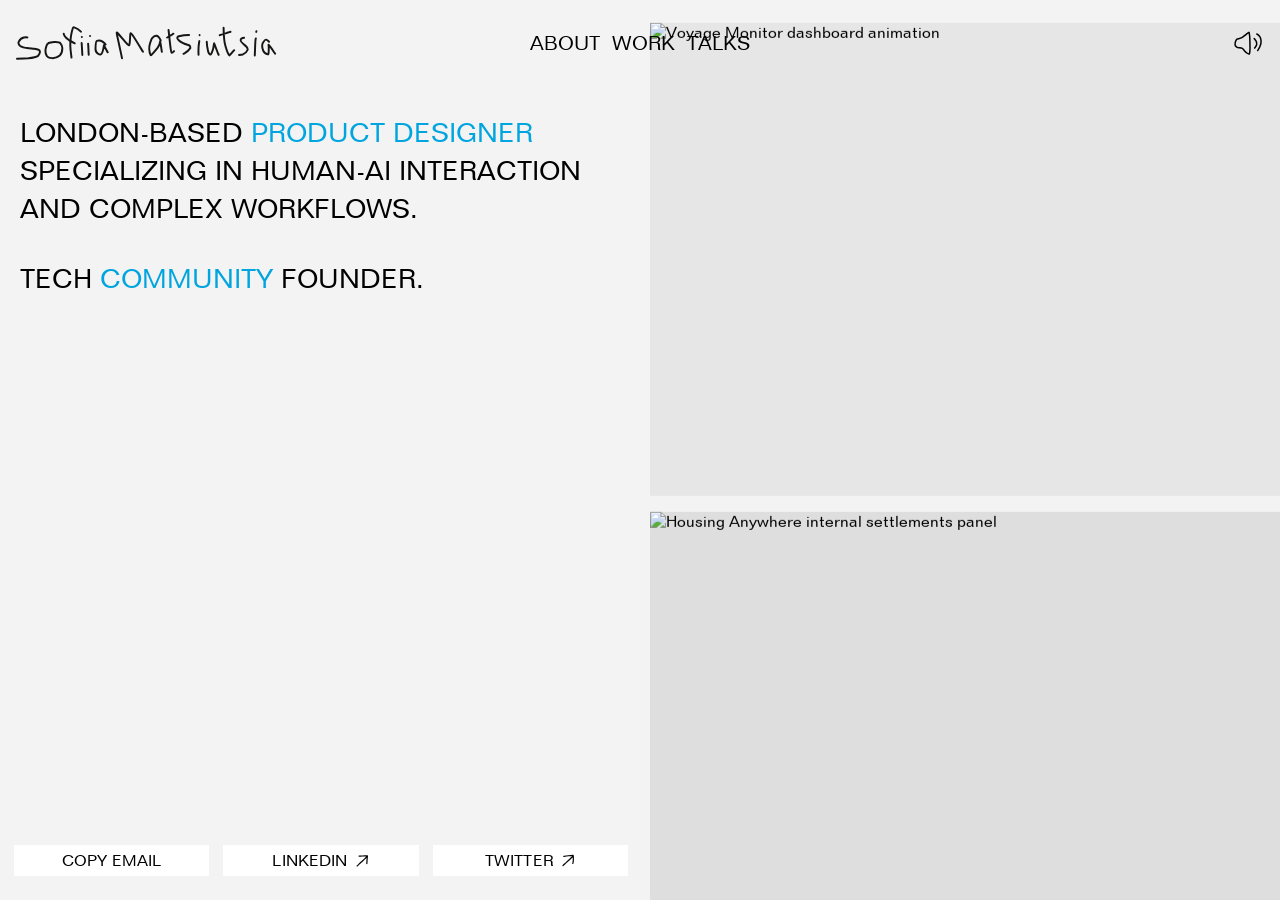
==== commit 033e0315: "Publish the new portfolio on matsiutsia.com. Co-authored-by: Cursor <cursoragent@cursor.com>" ====
--- a/index.html
+++ b/index.html
@@ -1,120 +1,148 @@
-<!doctype html>
+<!DOCTYPE html>
 <html lang="en">
 <head>
-  <meta charset="utf-8">
-  <meta name="viewport" content="width=device-width, initial-scale=1">
-  <title>matsiutsia.com</title>
-  <meta name="description" content="London-based Ukrainian Senior Product Designer, speaker, and co-founder of the Vibe Coding Collective.">
-  <meta name="title" content="matsiutsia.com">
-  <meta name="robots" content="noindex">
-  <meta name="twitter:card" content="summary_large_image">
-  <meta name="twitter:url" content="https://matsiutsia.com/">
-  <meta name="twitter:title" content="matsiutsia.com">
-  <meta name="twitter:description" content="London-based Ukrainian Senior Product Designer, speaker, and co-founder of the Vibe Coding Collective.">
-  <meta name="twitter:image" content="assets/images/66920c3bd1f0d00e935af0392395b3cc217c3098.png">
-  <meta name="twitter:image:alt" content="matsiutsia.com">
-  <meta property="og:title" content="matsiutsia.com">
-  <meta property="og:description" content="London-based Ukrainian Senior Product Designer, speaker, and co-founder of the Vibe Coding Collective.">
-  <meta property="og:type" content="website">
-  <meta property="og:url" content="https://matsiutsia.com/">
-  <meta property="og:image" content="assets/images/66920c3bd1f0d00e935af0392395b3cc217c3098.png">
-  <meta property="og:image:alt" content="matsiutsia.com">
-  <meta property="og:site_name" content="matsiutsia.com">
-  <link rel="icon" type="image/svg+xml" href="assets/logo/matsiutsia_logo.svg">
-  <link rel="icon" type="image/png" href="assets/images/21be387b15e76783b32363c12989b06cb4b8a515.png">
-  <link rel="stylesheet" href="styles/index.css">
-  <link rel="stylesheet" href="styles/motion.css">
-  <link rel="stylesheet" href="styles/cards.css">
-  <link rel="stylesheet" href="styles/cursor.css">
-  <link rel="stylesheet" href="styles/nav.css">
-  <script src="js/cursor.js" defer></script>
-  <script src="js/nav.js" defer></script>
-  <script src="js/video-preview.js" defer></script>
-  <script type="module" src="js/sound.js"></script>
+<meta charset="UTF-8" />
+<meta name="viewport" content="width=device-width, initial-scale=1.0" />
+<title>Sofiia Matsiutsia — Designs for products & services</title>
+<link rel="stylesheet" href="styles.css?v=76" />
 </head>
 <body class="home">
-<nav class="site-nav" aria-label="Main">
-  <div class="site-nav__inner">
-    <a class="site-nav__home" href="index.html"><img src="assets/logo/matsiutsia_logo.svg" alt="Sofiia Matsiutsia" width="28" height="28"></a>
-    <button class="site-nav__toggle" type="button" aria-expanded="false" aria-controls="site-nav-panel">Menu</button>
-    <div class="site-nav__panel" id="site-nav-panel">
-      <ul class="site-nav__links">
-        <li><a href="about.html">About</a></li>
-        <li><a href="design.html">Design</a></li>
-        <li><a href="talks.html">Talks</a></li>
-      </ul>
-      <div class="site-nav__panel-social">
-        <a href="https://www.instagram.com/smatsyutsya/" target="_blank"><img src="assets/images/d34c44c4f6b6107a31df9e853d9039bf00c56e98.svg" alt="Instagram" width="20" height="20"></a>
-        <a href="https://www.linkedin.com/in/smatsiutsia/" target="_blank"><img src="assets/images/bc331cf193c0122219613db5dbbe5bdd9e957296.svg" alt="LinkedIn" width="20" height="20"></a>
-        <a href="https://x.com/SMatsiutsia" target="_blank"><img src="assets/images/4f500c58fe414a4fde504c348b71e37e4ecc8318.svg" alt="X" width="20" height="20"></a>
+<div class="page home-page" id="top">
+
+  <header class="header">
+    <a href="#top" class="logo" aria-label="Sofiia Matsiutsia — home">
+      <img src="assets/images/sm-logo.svg" alt="Sofiia Matsiutsia" class="logo__mark" />
+    </a>
+
+    <nav class="nav" aria-label="Primary">
+      <a class="nav__link nav__link--about" data-cursor="soon">
+        <span class="nav__label">About</span>
+        <span class="nav__mark" aria-hidden="true">
+          <img class="nav__mark-img nav__mark-img--hover" src="assets/icons/about-hover.svg" alt="" width="70" height="28" />
+          <img class="nav__mark-img nav__mark-img--selected" src="assets/icons/about-hover.svg" alt="" width="70" height="28" />
+        </span>
+      </a>
+      <a href="work.html" class="nav__link nav__link--work">
+        <span class="nav__label">Work</span>
+        <span class="nav__mark" aria-hidden="true">
+          <img class="nav__mark-img nav__mark-img--hover" src="assets/icons/work-hover.svg" alt="" width="63" height="28" />
+          <img class="nav__mark-img nav__mark-img--selected" src="assets/icons/work-hover.svg" alt="" width="63" height="28" />
+        </span>
+      </a>
+      <a class="nav__link nav__link--talks" data-cursor="soon">
+        <span class="nav__label">Talks</span>
+        <span class="nav__mark" aria-hidden="true">
+          <img class="nav__mark-img nav__mark-img--hover" src="assets/icons/talks-hover.svg" alt="" width="63" height="28" />
+          <img class="nav__mark-img nav__mark-img--selected" src="assets/icons/talks-hover.svg" alt="" width="63" height="28" />
+        </span>
+      </a>
+    </nav>
+
+    <button type="button" class="sound-toggle" aria-label="Mute sound" aria-pressed="false">
+      <span class="sound-toggle__swap">
+        <span class="sound-toggle__layer sound-toggle__layer--on">
+          <img src="assets/icons/audio-on.svg" alt="" class="sound-toggle__icon" aria-hidden="true" />
+        </span>
+        <span class="sound-toggle__layer sound-toggle__layer--off">
+          <svg xmlns="http://www.w3.org/2000/svg" fill="none" viewBox="0 0 24 24" stroke-width="1.5" stroke="currentColor" class="sound-toggle__icon" aria-hidden="true">
+            <path stroke-linecap="round" stroke-linejoin="round" d="M17.25 9.75 19.5 12m0 0 2.25 2.25M19.5 12l2.25-2.25M19.5 12l-2.25 2.25m-10.5-6 4.72-4.72a.75.75 0 0 1 1.28.53v15.88a.75.75 0 0 1-1.28.53l-4.72-4.72H4.51c-.88 0-1.704-.507-1.938-1.354A9.009 9.009 0 0 1 2.25 12c0-.83.112-1.633.322-2.396C2.806 8.756 3.63 8.25 4.51 8.25H6.75Z" />
+          </svg>
+        </span>
+      </span>
+    </button>
+  </header>
+
+  <main class="home-main">
+    <section class="hero" aria-labelledby="home-intro">
+      <h1 class="hero__heading" id="home-intro">
+        London-based <span class="hero__accent">product designer</span> specializing in human-AI interaction and complex workflows.
+      </h1>
+      <p class="hero__heading">Tech <span class="hero__accent">community</span> founder.</p>
+    </section>
+
+    <div class="actions">
+      <button type="button" class="action-btn action-btn--copy">
+        <span class="action-btn__width" aria-hidden="true">Copy email</span>
+        <span class="action-btn__text">Copy email</span>
+      </button>
+      <a href="https://www.linkedin.com/in/smatsiutsia/" class="action-btn" target="_blank" rel="noopener noreferrer">
+        <span>LinkedIn</span>
+        <img src="assets/icons/new-window-arrow-1.svg" alt="" class="action-btn__arrow" aria-hidden="true" />
+      </a>
+      <a href="https://x.com/SMatsiutsia" class="action-btn" target="_blank" rel="noopener noreferrer">
+        <span>Twitter</span>
+        <img src="assets/icons/new-window-arrow-2.svg" alt="" class="action-btn__arrow" aria-hidden="true" />
+      </a>
+    </div>
+
+    <section class="showcase" aria-label="Selected work. Drag, scroll, or use arrow keys to browse." tabindex="0">
+      <div class="showcase__track">
+        <div class="showcase__group">
+          <div class="showcase__row showcase__row--single">
+            <div class="showcase__item showcase__item--four-three">
+              <img src="assets/images/showcase/90poe-animation.gif" alt="Voyage Monitor dashboard animation" decoding="async" />
+            </div>
+          </div>
+          <div class="showcase__row showcase__row--single">
+            <div class="showcase__item showcase__item--ha">
+              <img src="assets/images/showcase/ha-2.png" alt="Housing Anywhere internal settlements panel" decoding="async" />
+            </div>
+          </div>
+          <div class="showcase__row showcase__row--single">
+            <div class="showcase__item showcase__item--mft">
+              <video autoplay loop muted playsinline preload="metadata" aria-label="MFT project animation">
+                <source src="assets/images/showcase/mft.mp4" type="video/mp4" />
+              </video>
+            </div>
+          </div>
+          <div class="showcase__row showcase__row--double">
+            <div class="showcase__item showcase__item--portrait">
+              <img src="assets/images/showcase/ha-mobile-animation.gif" alt="Housing Anywhere mobile homepage animation" decoding="async" />
+            </div>
+            <div class="showcase__item showcase__item--portrait">
+              <img src="assets/images/showcase/ha-scroll-animation.gif" alt="Housing Anywhere apartment page animation" decoding="async" />
+            </div>
+          </div>
+        </div>
       </div>
-    </div>
-      <div class="site-nav__social">
-        <a href="https://www.linkedin.com/in/smatsiutsia/" target="_blank" rel="noopener"><img src="assets/images/bc331cf193c0122219613db5dbbe5bdd9e957296.svg" alt="LinkedIn" width="20" height="20"></a>
-        <a href="https://x.com/SMatsiutsia" target="_blank" rel="noopener"><img src="assets/images/4f500c58fe414a4fde504c348b71e37e4ecc8318.svg" alt="X" width="20" height="20"></a>
-      </div>
-    <a class="site-nav__cta btn btn--secondary" href="mailto:sofiia.matsiutsia@gmail.com" data-copy-cta="true">Copy my email</a>
-    <button class="sound-toggle" type="button" aria-pressed="true" aria-label="Turn sounds off"><svg viewBox="0 0 24 24" width="20" height="20" fill="none" stroke="currentColor" stroke-width="2" stroke-linecap="round" stroke-linejoin="round" aria-hidden="true"><path d="M11 5 6 9H2v6h4l5 4z"/><path class="sound-toggle__wave" d="M15.5 8.5a5 5 0 0 1 0 7"/><path class="sound-toggle__wave" d="M18.4 5.6a9 9 0 0 1 0 12.8"/><line class="sound-toggle__slash" x1="22" y1="2" x2="2" y2="22"/></svg></button>
+    </section>
+  </main>
+
+  <button type="button" class="menu-bar" id="menu-open" aria-haspopup="true" aria-controls="menu-overlay" aria-expanded="false">
+    Menu
+  </button>
+
+</div>
+
+<div class="menu-overlay" id="menu-overlay" hidden>
+  <div class="ring-stage" aria-hidden="true">
+    <div class="ring ring--1"></div>
+    <div class="ring ring--2"></div>
+    <div class="ring ring--3"></div>
+    <div class="ring ring--4"></div>
+    <div class="ring ring--5"></div>
   </div>
-</nav>
-<div id="container"><div data-page-overflowx="hidden" data-breakpoint-id="node-10_450" data-breakpoint="true" data-width="375" data-height="2766.625" class="css-bul3w2 css-50jkpj css-7y8cq9"><div class="css-93wp9m css-v27th6 css-paq0kv"><div class="css-ijx7du css-5knerd"><div class="css-qs5z68 css-e574m7 css-paq0kv"><div class="css-a8ck5v css-v27th6 css-paq0kv"><header class="css-ijx7du css-9uyk0n css-paq0kv"><h1 class="css-nf5ac4 css-ty94bj css-iguuiu textContents">Sofiia Matsiutsia</h1></header><section class="css-ijx7du css-9uyk0n css-paq0kv"><div class="css-wc1msa css-v27th6 css-z43uy7 css-wfynp5 textContents"><p class="css-jgor3h css-450udk">London-based Ukrainian Senior Product Designer, speaker, tech community leader, and co-founder of the Vibe Coding Collective. I operate at the intersection of traditional UX and the evolution of Vibe Coding. I advocate for pairing established design thinking frameworks with rapid, experimental AI building workflows.</p></div></section><div class="hero-actions"><a class="btn btn--primary" href="https://nodefolio-575088930030.us-west1.run.app/" target="_blank" rel="noopener">Vibe works</a><a class="btn btn--secondary" href="assets/sofiia-matsiutsia-cv.pdf" target="_blank" rel="noopener">View CV</a></div></div></div></div></div></div><div data-page-overflowx="hidden" data-breakpoint-id="node-10_605" data-breakpoint="true" data-width="800" data-height="3897" class="css-bul3w2 css-50jkpj css-7y8cq9"><div class="css-zfhr1y css-v27th6 css-paq0kv"><div class="css-a8cioh css-paq0kv"><div class="css-a8ck5v css-paq0kv"><header class="css-i5ewjm css-9uyk0n css-paq0kv"><h1 class="css-nf5ac4 css-abn5js css-iguuiu textContents">Sofiia Matsiutsia</h1></header><section class="css-9uyk0n css-v27th6 css-paq0kv"><div class="css-wc1msa css-v27th6 css-z43uy7 css-wfynp5 textContents"><p class="css-jgor1r css-43x96u">London-based Ukrainian Senior Product Designer, speaker, tech community leader, and co-founder of the Vibe Coding Collective. I operate at the intersection of traditional UX and the evolution of Vibe Coding. I advocate for pairing established design thinking frameworks with rapid, experimental AI building workflows.</p></div></section><div class="hero-actions"><a class="btn btn--primary" href="https://nodefolio-575088930030.us-west1.run.app/" target="_blank" rel="noopener">Vibe works</a><a class="btn btn--secondary" href="assets/sofiia-matsiutsia-cv.pdf" target="_blank" rel="noopener">View CV</a></div></div></div></div></div><div data-page-overflowx="hidden" data-breakpoint-id="node-0_4" data-breakpoint="true" data-width="1280" data-height="3957" class="css-bul3w2 css-50jkpj css-7y8cq9"><div class="css-zfhr1y css-v27th6 css-paq0kv"><div class="css-a8cioh css-paq0kv"><div class="css-a8ck5v css-paq0kv"><header class="css-i5ewjm css-9uyk0n css-paq0kv"><h1 class="css-nf5ac4 css-abn5js css-iguuiu textContents">Sofiia Matsiutsia</h1></header><section class="css-9uyk0n css-v27th6 css-paq0kv"><div class="css-wc1msa css-v27th6 css-z43uy7 css-wfynp5 textContents"><p class="css-jgor1r css-43x96u">London-based Ukrainian Senior Product Designer, speaker, tech community leader, and co-founder of the Vibe Coding Collective. I operate at the intersection of traditional UX and the evolution of Vibe Coding. I advocate for pairing established design thinking frameworks with rapid, experimental AI building workflows.</p></div></section><div class="hero-actions"><a class="btn btn--primary" href="https://nodefolio-575088930030.us-west1.run.app/" target="_blank" rel="noopener">Vibe works</a><a class="btn btn--secondary" href="assets/sofiia-matsiutsia-cv.pdf" target="_blank" rel="noopener">View CV</a></div></div></div></div></div></div>
-<section class="work-section work-section--home" aria-labelledby="selected-works-title">
-  <h2 class="work-section__title" id="selected-works-title">Selected projects</h2>
-  <div class="work-grid work-grid--home">
-    <a class="work-card" href="voyage-monitor.html" target="_self" data-tags="0-1 research product-strategy interface-design">
-      <div class="work-card__media"><img class="work-card__media-shot" src="assets/images/6bf0b020c5f8604583de6e5552ca4bea977c0d0c.png" alt="" loading="lazy"></div>
-      <div class="work-card__head"><img class="work-card__logo" src="assets/logo/90poe.svg" alt="" aria-hidden="true"><h3 class="work-card__title">Voyage Monitor Dashboard</h3></div>
-      <p class="work-card__desc">Real-time dashboard with vessel KPIs, map, compass, and sensor data</p>
-      <div class="work-card__tags"><span class="work-card__tag">0 → 1</span><span class="work-card__tag">Research</span><span class="work-card__tag">Product strategy</span><span class="work-card__tag">Interface design</span></div>
-    </a>
-    <a class="work-card" href="https://vibecoders.global/" target="_blank" rel="noopener" data-tags="0-1 product-strategy interface-design graphic-design">
-      <div class="work-card__media"><img class="work-card__media-shot" src="assets/images/8b060b6a413919f77cd4062fa4a0152e0ae03ff6.png" alt="" loading="lazy"></div>
-      <div class="work-card__head"><img class="work-card__logo" src="assets/logo/vcc_logo.svg" alt="" aria-hidden="true"><h3 class="work-card__title">Vibe Coding Collective</h3></div>
-      <p class="work-card__desc">Have I told that I run AI community across the world? I also do the whole branding design there.</p>
-      <div class="work-card__tags"><span class="work-card__tag">0 → 1</span><span class="work-card__tag">Product strategy</span><span class="work-card__tag">Interface design</span><span class="work-card__tag">Graphic design</span></div>
-    </a>
-    <a class="work-card" href="https://www.linkedin.com/posts/smatsiutsia_everyone-is-talking-about-fable-from-anthropic-activity-7479864887842848768-k7h2" target="_blank" rel="noopener" data-tags="3d game-design exploration vibe-projects">
-      <div class="work-card__media"><video class="work-card__media-shot work-card__media-video" src="assets/videos/tower-defense-3d.mp4" poster="assets/videos/tower-defense-3d-poster.jpg" muted loop playsinline preload="metadata" aria-hidden="true" tabindex="-1"></video></div>
-      <div class="work-card__head"><span class="work-card__logo work-card__logo--mark" aria-hidden="true"></span><h3 class="work-card__title">Exercise on building 3D tower defence games</h3></div>
-      <p class="work-card__desc">Learned how to build a three.js environment, render characters with Meshy.AI and Blender, and think through camera work and attack logic.</p>
-      <div class="work-card__tags"><span class="work-card__tag">3D</span><span class="work-card__tag">Game design</span><span class="work-card__tag">Exploration</span><span class="work-card__tag">Vibe projects</span></div>
-    </a>
-    <a class="work-card" href="housing-anywhere.html" target="_self" data-tags="interface-design graphic-design">
-      <div class="work-card__media"><img class="work-card__media-shot" src="assets/images/4c48172205b0da9429f0917ff654c0818ad4458b.png" alt="" loading="lazy"></div>
-      <div class="work-card__head"><img class="work-card__logo" src="assets/logo/housinganywhere_logo.svg" alt="" aria-hidden="true"><h3 class="work-card__title">Housing Anywhere</h3></div>
-      <p class="work-card__desc">A global rental platform that connects tenants with landlords for mid- to long-term stays.</p>
-      <div class="work-card__tags"><span class="work-card__tag">Interface design</span><span class="work-card__tag">Graphic design</span></div>
-    </a>
-    <a class="work-card" href="talks.html" target="_self">
-      <div class="work-card__media"><img class="work-card__media-shot" src="assets/images/photos/science-museum.jpg" alt="Speaking at The Science Museum, London" loading="lazy"></div>
-      <div class="work-card__head"><h3 class="work-card__title">The Science Museum, London</h3></div>
-      <p class="work-card__desc">What role will sound play in the AI-augmented future life — with ElevenLabs &amp; Tavily. Watch the video.</p>
-    </a>
-    <a class="work-card" href="https://www.linkedin.com/posts/smatsiutsia_how-we-designers-test-ideas-10000x-faster-activity-7421962190988943360-BrU-?utm_source=share&amp;utm_medium=member_desktop&amp;rcm=ACoAACC8G0QBiWeI60DBzFjNyI_r9bzeq7yk6Vs" target="_blank" rel="noopener" data-tags="research interface-design vibe-projects">
-      <div class="work-card__media"><video class="work-card__media-shot work-card__media-video" src="assets/videos/malleable-real-estate.mp4" poster="assets/videos/malleable-real-estate-poster.jpg" muted loop playsinline preload="metadata" aria-hidden="true" tabindex="-1"></video></div>
-      <div class="work-card__head"><span class="work-card__logo work-card__logo--mark" aria-hidden="true"></span><h3 class="work-card__title">AI-assisted filtering for search</h3></div>
-      <p class="work-card__desc">Designed AI-assisted filtering to let user control card properties, inspired by the concept of the “Malleable Interfaces”. Non-conversational search alternative, reduced cognitive load vs. natural language prompts</p>
-      <div class="work-card__tags"><span class="work-card__tag">Research</span><span class="work-card__tag">Interface design</span><span class="work-card__tag">Vibe projects</span></div>
-    </a>
-    <a class="work-card" href="https://ai.studio/apps/6b3256e6-9ae6-4c43-9736-82127585a88d?fullscreenApplet=true" target="_blank" rel="noopener" data-tags="mediapipe exploration vibe-projects">
-      <div class="work-card__media"><video class="work-card__media-shot work-card__media-video" src="assets/videos/kaleidoscope-zoom.mp4" poster="assets/videos/kaleidoscope-zoom-poster.jpg" muted loop playsinline preload="metadata" aria-hidden="true" tabindex="-1"></video></div>
-      <div class="work-card__head"><span class="work-card__logo work-card__logo--mark" aria-hidden="true"></span><h3 class="work-card__title">Kaleidoscope zoom</h3></div>
-      <p class="work-card__desc">Hand-tracked kaleidoscope shader &mdash; pinch right to zoom, pinch left to reshape the pattern. Hand tracking by MediaPipe, shader by gleurop on Shadertoy.</p>
-      <div class="work-card__tags"><span class="work-card__tag">MediaPipe</span><span class="work-card__tag">Exploration</span><span class="work-card__tag">Vibe projects</span></div>
-    </a>
+
+  <nav class="menu-overlay__nav" aria-label="Primary">
+    <a class="menu-overlay__link menu-overlay__link--about" data-cursor="soon"><span>About</span></a>
+    <a href="work.html" class="menu-overlay__link menu-overlay__link--work"><span>Work</span></a>
+    <a class="menu-overlay__link menu-overlay__link--talks" data-cursor="soon"><span>talks</span></a>
+  </nav>
+
+  <div class="menu-overlay__contact">
+    <button type="button" class="menu-overlay__contact-link menu-overlay__contact-link--email">
+      <span class="menu-overlay__contact-width" aria-hidden="true">Copy email</span>
+      <span class="menu-overlay__contact-text">Copy email</span>
+    </button>
+    <a href="https://www.linkedin.com/in/smatsiutsia/" class="menu-overlay__contact-link menu-overlay__contact-link--linkedin" target="_blank" rel="noopener noreferrer">LinkedIn</a>
+    <a href="https://x.com/SMatsiutsia" class="menu-overlay__contact-link menu-overlay__contact-link--twitter" target="_blank" rel="noopener noreferrer">Twitter</a>
   </div>
-</section>
-<footer class="site-footer">
-  <div class="site-footer__inner">
-    <div class="site-footer__social">
-      <a href="https://www.linkedin.com/in/smatsiutsia/" target="_blank"><img src="assets/images/bc331cf193c0122219613db5dbbe5bdd9e957296.svg" alt="LinkedIn" width="20" height="20"></a>
-      <a href="https://www.instagram.com/smatsyutsya/" target="_blank"><img src="assets/images/d34c44c4f6b6107a31df9e853d9039bf00c56e98.svg" alt="Instagram" width="20" height="20"></a>
-      <a href="https://x.com/SMatsiutsia" target="_blank"><img src="assets/images/4f500c58fe414a4fde504c348b71e37e4ecc8318.svg" alt="X" width="20" height="20"></a>
-      <a href="https://github.com/SofiiaMatsiutsia" target="_blank"><img src="assets/images/a553651941e51d18dee2b3db0e17e20c5dc8176a.svg" alt="GitHub" width="20" height="20"></a>
-      <a href="https://www.pinterest.com/matsiutsia/" target="_blank"><img src="assets/images/8708e6b1d9dfc961de18f4a6f188992daada0070.svg" alt="Pinterest" width="20" height="20"></a>
-    </div>
-    <a class="site-footer__email" href="mailto:sofiia.matsiutsia@gmail.com">sofiia.matsiutsia@gmail.com</a>
-  </div>
-</footer>
+
+  <button type="button" class="menu-bar menu-overlay__close" id="menu-close" aria-controls="menu-overlay">
+    Close
+  </button>
+</div>
+
+<script src="script.js?v=45"></script>
 </body>
 </html>
--- a/styles.css
+++ b/styles.css
@@ -0,0 +1,2763 @@
+@font-face {
+  font-family: "Folio Bk BT";
+  src: url("assets/fonts/FolioBkBT-Book.ttf") format("truetype");
+  font-weight: 400;
+  font-style: normal;
+  font-display: swap;
+}
+/* Book is the named cut (style "Book"), not a generic Regular 400 axis. */
+@font-face {
+  font-family: "Folio Bk BT Book";
+  src: url("assets/fonts/FolioBkBT-Book.ttf") format("truetype");
+  font-weight: normal;
+  font-style: normal;
+  font-display: swap;
+}
+@font-face {
+  font-family: "Folio Bk BT";
+  src: url("assets/fonts/FolioBkBT-Bold.ttf") format("truetype");
+  font-weight: 700;
+  font-style: normal;
+  font-display: swap;
+}
+@font-face {
+  font-family: "Garrigos Ornamentos";
+  src: url("assets/fonts/Garrigos-Ornamentos.woff2") format("woff2");
+  font-weight: 400;
+  font-style: normal;
+  font-display: swap;
+}
+
+:root {
+  --font-body: "Folio Bk BT", "Century Gothic", "Futura", Avenir, Helvetica, Arial, sans-serif;
+  --font-book: "Folio Bk BT Book", var(--font-body);
+  --font-ornament: "Garrigos Ornamentos", var(--font-body);
+  --bg: #f3f3f3;
+  --color-bg: var(--bg);
+  --gradient-horizontal: repeating-linear-gradient(
+    to right,
+    #86cd8b,
+    #4dccf9,
+    #e8a7ed,
+    #f6aa81,
+    #86cd8b 12em
+  );
+  --fg: #000;
+  --fg-muted: rgba(0, 0, 0, 0.3);
+  --fg-faded: rgba(0, 0, 0, 0.4);
+  --gutter: 20px;
+  --card-media-h: 35dvh;
+  --card-media-h-hover: 45dvh;
+  --card-hover-ease: cubic-bezier(0.22, 1, 0.36, 1);
+}
+
+* {
+  box-sizing: border-box;
+}
+
+html,
+body {
+  height: 100%;
+  margin: 0;
+  overflow: hidden;
+}
+
+body {
+  background: var(--bg);
+  color: var(--fg);
+  font-family: var(--font-body);
+}
+
+@supports (background-image: linear-gradient(in oklch to right, red, blue)) {
+  :root {
+    --gradient-horizontal: repeating-linear-gradient(
+      in oklch to right,
+      #86cd8b,
+      #4dccf9,
+      #e8a7ed,
+      #f6aa81,
+      #86cd8b 12em
+    );
+  }
+}
+
+@keyframes link-bg-anim {
+  from {
+    background-position: 0 0;
+  }
+  to {
+    background-position: 2000px 0;
+  }
+}
+
+.menu-overlay__contact-link:is(:hover, :active, :focus-visible, .is-hot),
+.action-btn:focus-visible {
+  background-color: transparent;
+  background-image: var(--gradient-horizontal);
+  background-repeat: repeat-x;
+  background-attachment: fixed;
+  background-position: 0 0;
+  background-size: auto 100%;
+  color: var(--color-bg);
+  text-decoration: none;
+  animation: link-bg-anim 8s linear infinite;
+  border-radius: 0.2em;
+  outline: none;
+}
+
+@media (hover: hover) {
+  .action-btn:hover {
+    background-color: transparent;
+    background-image: var(--gradient-horizontal);
+    background-repeat: repeat-x;
+    background-attachment: fixed;
+    background-position: 0 0;
+    background-size: auto 100%;
+    color: var(--color-bg);
+    text-decoration: none;
+    animation: link-bg-anim 8s linear infinite;
+    border-radius: 0.2em;
+  }
+}
+
+@media (prefers-reduced-motion: reduce) {
+  .menu-overlay__link:is(:hover, :active, :focus-visible, .is-hot) span,
+  .menu-overlay__contact-link:is(:hover, :active, :focus-visible, .is-hot),
+  .action-btn:hover,
+  .action-btn:focus-visible {
+    animation: none;
+  }
+}
+
+.squish-cursor {
+  --cursor-size: 16px;
+  --soon-width: var(--cursor-size);
+  --soon-duration: 240ms;
+  --cursor-ease: cubic-bezier(0.23, 1, 0.32, 1);
+  position: fixed;
+  top: 0;
+  left: 0;
+  z-index: 9999;
+  display: flex;
+  align-items: center;
+  justify-content: flex-start;
+  width: var(--cursor-size);
+  height: var(--cursor-size);
+  padding: 0;
+  overflow: hidden;
+  border-radius: 999px;
+  background: #4DCCF9;
+  color: #000;
+  pointer-events: none;
+  container-type: inline-size;
+  transform-origin: calc(var(--cursor-size) / 2) calc(var(--cursor-size) / 2);
+  will-change: transform;
+  opacity: 0;
+  transition: width var(--soon-duration) var(--cursor-ease);
+}
+
+.squish-cursor.is-visible {
+  opacity: 1;
+}
+
+.squish-cursor.is-coming-soon {
+  width: var(--soon-width);
+}
+
+.squish-cursor__label {
+  flex: 0 0 auto;
+  padding-left: 6px;
+  padding-right: 7px;
+  color: #000;
+  font-family: "Folio Bk BT", var(--font-body);
+  font-size: 10px;
+  font-style: normal;
+  font-weight: 400;
+  line-height: 100%;
+  text-transform: uppercase;
+  text-wrap-style: balance;
+  white-space: nowrap;
+}
+
+@container (width <= 16px) {
+  .squish-cursor__label {
+    opacity: 0;
+  }
+}
+
+img {
+  display: block;
+  max-width: 100%;
+}
+
+.page {
+  height: 100dvh;
+  display: flex;
+  flex-direction: column;
+  overflow-x: hidden;
+  overflow-y: auto;
+}
+
+/* Header */
+.header {
+  position: relative;
+  display: flex;
+  flex: 0 0 auto;
+  align-items: center;
+  justify-content: space-between;
+  padding: 34px var(--gutter) 0;
+  min-height: 34px; /* logo is fixed-positioned (out of flow) — keep the space reserved */
+}
+
+.nav {
+  display: flex;
+  gap: 20px;
+  font-size: 24px;
+  text-transform: uppercase;
+  overflow: visible;
+}
+
+.nav__link {
+  --nav-mark-w: 63px;
+  position: relative;
+  display: inline-flex;
+  align-items: center;
+  color: var(--fg);
+  text-decoration: none;
+}
+
+.nav__link--about {
+  --nav-mark-w: 70px;
+}
+
+.nav__link--work,
+.nav__link--talks {
+  --nav-mark-w: 63px;
+}
+
+.nav__label {
+  position: relative;
+  z-index: 0;
+}
+
+.nav__mark {
+  display: none;
+}
+
+.nav__link--muted {
+  opacity: 0.3;
+}
+
+@media (hover: hover) and (pointer: fine) {
+  .nav__mark {
+    display: block;
+    position: absolute;
+    left: 50%;
+    top: 50%;
+    width: var(--nav-mark-w);
+    height: 28px;
+    overflow: visible;
+    pointer-events: none;
+    transform: translate(-50%, -50%);
+  }
+
+  .nav__mark-img {
+    position: absolute;
+    inset: 0;
+    width: 100%;
+    height: 100%;
+    display: block;
+    object-fit: contain;
+    pointer-events: none;
+    opacity: 0;
+    transition: opacity 140ms cubic-bezier(0.23, 1, 0.32, 1);
+  }
+
+  .nav__link--about .nav__mark-img {
+    content: url("assets/icons/about-hover.svg");
+  }
+
+  .nav__link--work .nav__mark-img {
+    content: url("assets/icons/work-hover.svg");
+  }
+
+  .nav__link--talks .nav__mark-img {
+    content: url("assets/icons/talks-hover.svg");
+  }
+
+  .nav__label {
+    transition: opacity 140ms cubic-bezier(0.23, 1, 0.32, 1);
+  }
+
+  .nav__link:is(:hover, :focus-visible) .nav__label,
+  .nav__link[aria-current="page"] .nav__label {
+    opacity: 0;
+  }
+
+  .nav__link:is(:hover, :focus-visible) .nav__mark-img--hover {
+    opacity: 1;
+  }
+
+  .nav__link[aria-current="page"] .nav__mark-img--hover {
+    opacity: 0;
+  }
+
+  .nav__link[aria-current="page"] .nav__mark-img--selected {
+    opacity: 1;
+  }
+
+  .nav__link--muted:is(:hover, :focus-visible) {
+    opacity: 1;
+  }
+
+  .nav__link:focus-visible {
+    outline: none;
+  }
+}
+
+@media (prefers-reduced-motion: reduce) {
+  .nav__mark-img,
+  .nav__label {
+    transition: none;
+  }
+}
+
+.visually-hidden {
+  position: absolute;
+  width: 1px;
+  height: 1px;
+  padding: 0;
+  margin: -1px;
+  overflow: hidden;
+  clip: rect(0, 0, 0, 0);
+  white-space: nowrap;
+  border: 0;
+}
+
+/* Fixed to the viewport (not the header) so it never moves and always
+   renders above the menu overlay, instead of a second logo living inside
+   the overlay at a slightly different offset. */
+.logo {
+  position: fixed;
+  left: 50%;
+  top: 34px;
+  transform: translateX(-50%);
+  display: flex;
+  align-items: center;
+  z-index: 200;
+}
+
+.logo__mark {
+  height: 34px;
+  width: auto;
+}
+
+.sound-toggle {
+  --sound-ease: cubic-bezier(0.23, 1, 0.32, 1);
+  display: grid;
+  place-items: center;
+  width: 32px;
+  height: 32px;
+  border: none;
+  background: transparent;
+  padding: 0;
+  color: var(--fg);
+  cursor: pointer;
+  transition: transform 140ms var(--sound-ease);
+}
+
+.sound-toggle:active {
+  transform: scale(0.97);
+}
+
+.sound-toggle__swap {
+  position: relative;
+  display: block;
+  width: 24px;
+  height: 24px;
+}
+
+.sound-toggle__layer {
+  position: absolute;
+  inset: 0;
+  display: grid;
+  place-items: center;
+  pointer-events: none;
+  transform-origin: 42% 50%;
+  transition:
+    opacity 180ms var(--sound-ease),
+    transform 220ms var(--sound-ease);
+}
+
+.sound-toggle__icon {
+  display: block;
+  width: 24px;
+  height: 24px;
+  overflow: visible;
+}
+
+.sound-toggle__layer--on {
+  opacity: 1;
+  transform: scale(1);
+}
+
+.sound-toggle__layer--off {
+  opacity: 0;
+  transform: scale(0.88) rotate(-10deg);
+}
+
+.sound-toggle.is-muted .sound-toggle__layer--on {
+  opacity: 0;
+  transform: scale(0.88) rotate(10deg);
+}
+
+.sound-toggle.is-muted .sound-toggle__layer--off {
+  opacity: 1;
+  transform: scale(1) rotate(0deg);
+}
+
+@media (prefers-reduced-motion: reduce) {
+  .sound-toggle,
+  .sound-toggle__layer {
+    transition: none;
+  }
+
+  .sound-toggle__layer--off,
+  .sound-toggle.is-muted .sound-toggle__layer--on {
+    transform: none;
+  }
+}
+
+/* Hero */
+.hero {
+  display: flex;
+  flex-direction: column;
+  padding: clamp(32px, 8dvh, 98px) var(--gutter) 0;
+  flex: 0 0 auto;
+}
+
+.hero__heading {
+  margin: 0;
+  font-family: var(--font-body);
+  font-weight: 400;
+  font-size: clamp(28px, calc(2.4vw + 1.6dvh), 42px);
+  line-height: 1.4;
+  text-transform: uppercase;
+  color: var(--fg);
+}
+
+.hero__doodle-target {
+  position: relative;
+  display: inline-block;
+}
+
+.hero__doodle {
+  position: absolute;
+  left: 0.262em;
+  top: -0.381em;
+  width: 6.238em;
+  height: 2em;
+  pointer-events: none;
+}
+
+.hero__word {
+  display: inline-block;
+  height: 0.762em;
+  width: auto;
+  vertical-align: middle;
+  margin: 0 0.048em;
+}
+
+.actions {
+  display: flex;
+  gap: 12px;
+  margin-top: 26px;
+}
+
+.action-btn {
+  background: #fff;
+  border: none;
+  padding: 6px 10px;
+  font-family: var(--font-body);
+  font-size: 16px;
+  letter-spacing: 0.16px;
+  text-transform: uppercase;
+  color: var(--fg);
+  text-decoration: none;
+  cursor: pointer;
+  display: inline-flex;
+  align-items: center;
+  justify-content: center;
+  border-radius: 0.2em;
+}
+
+.action-btn--copy {
+  display: inline-grid;
+  vertical-align: top;
+}
+
+.action-btn--copy > span {
+  grid-area: 1 / 1;
+}
+
+.action-btn__width {
+  visibility: hidden;
+  pointer-events: none;
+}
+
+.menu-overlay__contact-link--email {
+  display: inline-grid;
+}
+
+.menu-overlay__contact-link--email > span {
+  grid-area: 1 / 1;
+}
+
+.menu-overlay__contact-width {
+  visibility: hidden;
+  pointer-events: none;
+}
+
+.spacer {
+  flex: 1 1 auto;
+  min-height: 0;
+}
+
+/* Bottom marquee */
+.marquee {
+  width: 100%;
+  overflow: hidden;
+  padding-bottom: var(--gutter);
+  flex: 0 0 auto;
+  min-height: 0;
+  display: flex;
+  flex-direction: column;
+  justify-content: flex-end;
+}
+
+.marquee__track {
+  display: flex;
+  align-items: flex-end;
+  gap: 0;
+  width: max-content;
+  animation: marquee-scroll 32s linear infinite;
+}
+
+.marquee__row {
+  display: flex;
+  align-items: flex-end;
+  gap: 16px;
+  padding-right: 16px;
+}
+
+@keyframes marquee-scroll {
+  from {
+    transform: translateX(0);
+  }
+  to {
+    transform: translateX(-50%);
+  }
+}
+
+@media (prefers-reduced-motion: reduce) {
+  .marquee__track {
+    animation-duration: 120s;
+  }
+}
+
+.marquee:has(.card:hover) .marquee__track,
+.marquee:has(.card:active) .marquee__track {
+  animation-play-state: paused;
+}
+
+.card {
+  display: block;
+  flex: 0 0 auto;
+  align-self: flex-end;
+  overflow: hidden;
+  border-radius: 10px;
+  box-shadow:
+    0 1px 1px -0.5px rgba(0, 0, 0, 0.06),
+    0 0 0 1px rgba(0, 0, 0, 0.06);
+}
+
+.card__media {
+  background: var(--card-fill, #fff);
+  overflow: hidden;
+  position: relative;
+  height: var(--card-media-h);
+  width: auto;
+  transition:
+    height 350ms var(--card-hover-ease),
+    background-color 0.25s ease;
+}
+
+.card__media img {
+  display: block;
+  height: 100%;
+  width: auto;
+  max-width: none;
+  object-fit: contain;
+  object-position: left center;
+}
+
+@media (hover: hover) and (pointer: fine) {
+  .marquee {
+    height: calc(var(--card-media-h-hover) + var(--gutter));
+  }
+
+  a.card:hover .card__media,
+  a.card:focus-visible .card__media {
+    height: var(--card-media-h-hover);
+  }
+}
+
+html.figma-hover .marquee {
+  height: calc(var(--card-media-h-hover) + var(--gutter));
+}
+
+html.figma-hover a.card.figma-hover-target .card__media {
+  height: var(--card-media-h-hover);
+}
+
+@media (prefers-reduced-motion: reduce) {
+  .card__media {
+    transition: background-color 0.2s ease;
+  }
+}
+
+/* Mobile menu trigger / close bar (shared look) */
+.menu-bar {
+  display: none;
+  width: 100%;
+  flex: 0 0 auto;
+  min-height: 44px;
+  background: #fff;
+  border: none;
+  padding: 10px 20px;
+  font-family: var(--font-body);
+  font-size: 24px;
+  text-transform: uppercase;
+  color: #171615;
+  cursor: pointer;
+  align-items: center;
+  justify-content: center;
+}
+
+.menu-bar:active {
+  background: #f3f3f3;
+}
+
+/* Full-screen mobile menu overlay: concentric-ring reveal */
+.menu-overlay {
+  --menu-fill: #4dccf9;
+  --ring-1-top: -8px;
+  --ring-2-top: 120px;
+  --ring-3-top: 226px;
+  --ring-4-top: 337px;
+  --ring-5-top: 446px;
+  position: fixed;
+  inset: 0;
+  z-index: 100;
+  overflow: hidden;
+  /* The lead ring is the entrance. A fill here would paint the whole
+     screen on the first frame — the same color as that ring — so the
+     scale never reads and the menu cuts in. */
+  background: transparent;
+}
+
+/* After the rings have landed, fill any gap the circle doesn't cover. */
+.menu-overlay.is-open:not(.is-animating) {
+  background: var(--menu-fill);
+}
+
+@media (prefers-reduced-motion: reduce) {
+  .menu-overlay.is-open {
+    background: var(--menu-fill);
+  }
+}
+
+.menu-overlay[hidden] {
+  display: none;
+}
+
+.menu-overlay.is-animating .ring,
+.menu-overlay.is-animating .menu-overlay__link,
+.menu-overlay.is-animating .menu-overlay__contact-link,
+.menu-overlay.is-animating .menu-overlay__close {
+  will-change: transform, scale, opacity;
+}
+
+.ring-stage {
+  position: absolute;
+  inset: 0;
+  z-index: 1;
+}
+
+.ring {
+  --ring-top: 0px;
+  position: absolute;
+  left: 50%;
+  border-radius: 50%;
+  transform: translate3d(-50%, 0, 0) scale(0.32);
+  transform-origin: 50% calc(100dvh - var(--ring-top));
+  background: var(--ring-color, transparent);
+  backface-visibility: hidden;
+}
+
+.ring--1 { top: var(--ring-1-top); --ring-top: var(--ring-1-top); width: 1609px; height: 1609px; }
+.ring--2 { top: var(--ring-2-top); --ring-top: var(--ring-2-top); width: 1284px; height: 1284px; }
+.ring--3 { top: var(--ring-3-top); --ring-top: var(--ring-3-top); width: 1073px; height: 1073px; }
+.ring--4 { top: var(--ring-4-top); --ring-top: var(--ring-4-top); width: 851px;  height: 851px; }
+.ring--5 { top: var(--ring-5-top); --ring-top: var(--ring-5-top); width: 633px;  height: 633px;  background: var(--bg); }
+
+.menu-overlay__nav {
+  position: absolute;
+  inset: 0;
+  z-index: 5;
+  pointer-events: none;
+}
+
+.menu-overlay__link {
+  --strip-top: 0px;
+  --strip-bottom: 0px;
+  position: absolute;
+  left: 0;
+  right: 0;
+  top: var(--strip-top);
+  height: calc(var(--strip-bottom) - var(--strip-top));
+  display: flex;
+  align-items: center;
+  justify-content: center;
+  scale: 0.92;
+  opacity: 0;
+  font-family: var(--font-body);
+  font-size: clamp(32px, 8vh, 48px);
+  line-height: 1;
+  text-align: center;
+  text-transform: uppercase;
+  color: var(--fg);
+  text-decoration: none;
+  white-space: nowrap;
+  pointer-events: auto;
+  -webkit-tap-highlight-color: transparent;
+  touch-action: manipulation;
+}
+
+.menu-overlay__link--about {
+  --strip-top: var(--ring-2-top);
+  --strip-bottom: var(--ring-3-top);
+}
+
+.menu-overlay__link--work {
+  --strip-top: var(--ring-3-top);
+  --strip-bottom: var(--ring-4-top);
+}
+
+.menu-overlay__link--talks {
+  --strip-top: var(--ring-4-top);
+  --strip-bottom: var(--ring-5-top);
+}
+
+.menu-overlay__link:is(:hover, :active, :focus-visible, .is-hot) span {
+  background-color: transparent;
+  background-image: var(--gradient-horizontal);
+  background-repeat: repeat-x;
+  background-attachment: fixed;
+  background-position: 0 0;
+  background-size: auto 100%;
+  color: var(--color-bg);
+  animation: link-bg-anim 8s linear infinite;
+  border-radius: 0.2em;
+}
+
+.menu-overlay__contact {
+  position: absolute;
+  left: 0;
+  right: 0;
+  bottom: clamp(56px, 12vh, 88px);
+  z-index: 5;
+  display: flex;
+  flex-direction: column;
+  align-items: center;
+  gap: clamp(10px, 3.2vh, 28px);
+}
+
+.menu-overlay__contact-link {
+  scale: 0.92;
+  opacity: 0;
+  background: none;
+  border: none;
+  padding: 0;
+  font-family: var(--font-body);
+  font-size: 24px;
+  text-transform: uppercase;
+  color: var(--fg);
+  text-decoration: none;
+  cursor: pointer;
+  white-space: nowrap;
+  -webkit-tap-highlight-color: transparent;
+  touch-action: manipulation;
+}
+
+.nav__link,
+.menu-overlay__contact-link {
+  padding-inline: 0.12em;
+  margin-inline: -0.12em;
+}
+
+.menu-overlay__link span {
+  padding-inline: 0.12em;
+  margin-inline: -0.12em;
+}
+
+.menu-overlay__close {
+  position: absolute;
+  left: 0;
+  right: 0;
+  bottom: 0;
+  z-index: 10;
+  opacity: 0;
+  scale: 0.92;
+}
+
+/* Compact / tablet: mobile chrome before nav overlaps the centered logo */
+@media (max-width: 1024px) {
+  :root {
+    --mobile-logo-mark-h: 40px;
+  }
+
+  .header {
+    justify-content: center;
+    padding: 26px var(--gutter) 0;
+  }
+
+  .nav,
+  .sound-toggle {
+    display: none;
+  }
+
+  .menu-bar {
+    display: flex;
+  }
+
+  body.work .header,
+  body.case .header {
+    position: sticky;
+    top: 0;
+    z-index: 30;
+    display: grid;
+    grid-template-columns: 38px 1fr 38px;
+    align-items: center;
+    background: var(--bg);
+    padding: 26px var(--gutter) 20px;
+    min-height: 0;
+    overflow: visible;
+  }
+
+  body.work .header__back,
+  body.case .header__back {
+    display: flex;
+    grid-column: 1;
+    align-items: center;
+    width: 38px;
+    height: 26px;
+    color: var(--fg);
+  }
+
+  body.work .header__back {
+    justify-self: start;
+  }
+
+  body.work .logo,
+  body.case .logo {
+    position: relative;
+    top: auto;
+    left: auto;
+    transform: none;
+    grid-column: 2;
+    justify-self: center;
+    z-index: 1;
+  }
+
+  body.work .logo__mark,
+  body.case .logo__mark {
+    display: block;
+    height: var(--mobile-logo-mark-h);
+    width: auto;
+    max-height: none;
+    object-fit: contain;
+  }
+
+  body.work .work-main {
+    padding-top: 0;
+    gap: 45px;
+  }
+}
+
+.header__back {
+  display: none;
+}
+
+.header__back img {
+  width: 38px;
+  height: 26px;
+  object-fit: contain;
+}
+
+.header__back:focus-visible {
+  outline: 2px solid var(--fg);
+  outline-offset: 3px;
+}
+
+/* Phone type and gutters */
+@media (max-width: 640px) {
+  :root {
+    --gutter: 12px;
+    --mobile-logo-mark-h: 40px;
+  }
+
+  .hero {
+    padding: calc(34px + var(--mobile-logo-mark-h) + 32px) var(--gutter) 0;
+  }
+
+  .hero__heading {
+    font-size: 28px;
+    line-height: 1.35;
+  }
+
+  .hero__doodle {
+    width: 6.55em;
+    height: 2.15em;
+    top: -0.4em;
+  }
+
+  .hero__word {
+    height: 0.82em;
+  }
+
+  .hero .actions {
+    margin-top: 16px;
+  }
+}
+
+@media (max-height: 750px) {
+  .hero {
+    padding-top: clamp(24px, 5dvh, 56px);
+  }
+}
+
+@media (max-width: 640px) and (max-height: 750px) {
+  .hero {
+    padding-top: calc(34px + var(--mobile-logo-mark-h, 40px) + 32px);
+  }
+}
+
+/* Case study / project template
+   Homepage keeps overflow:hidden. Case pages restore document scroll. */
+html:has(body.case),
+html:has(body.work) {
+  height: auto;
+  overflow-x: hidden;
+  overflow-y: auto;
+}
+
+body.case {
+  --case-rail: 274px;
+  --case-main: 1175px;
+  --case-copy: 900px;
+  --case-gap: 20px;
+  --case-pad: 24px;
+  --case-accent: #00a5df;
+  --fg: #171615;
+  --ease-snap: cubic-bezier(0.16, 1, 0.3, 1);
+  --ease-float: cubic-bezier(0.23, 1, 0.32, 1);
+  --ease-move: cubic-bezier(0.645, 0.045, 0.355, 1);
+  --toc-row: 24px;
+  height: auto;
+  min-height: 100%;
+  overflow: visible;
+  scroll-padding-top: 32px;
+}
+
+body.work {
+  --fg: #171615;
+  height: auto;
+  min-height: 100%;
+  overflow: visible;
+}
+
+@media (min-width: 1025px) {
+  body.case .logo,
+  body.work .logo {
+    position: absolute;
+    z-index: 5;
+  }
+}
+
+@media (prefers-reduced-motion: no-preference) {
+  html:has(body.case):not(.is-restoring-scroll),
+  html:has(body.work):not(.is-restoring-scroll) {
+    scroll-behavior: smooth;
+  }
+}
+
+.case__layout {
+  display: grid;
+  grid-template-columns: var(--case-rail) minmax(0, var(--case-main));
+  column-gap: var(--case-gap);
+  align-items: stretch;
+  max-width: 1512px;
+  margin: 0 auto;
+  padding: 40px var(--case-pad) 120px;
+}
+
+.case__rail {
+  min-height: 100%;
+}
+
+.case__rail-inner {
+  position: sticky;
+  top: 24px;
+  display: flex;
+  flex-direction: column;
+  gap: 60px;
+  padding-top: 40px;
+}
+
+.case__back {
+  display: flex;
+  width: 38px;
+  height: 26px;
+  color: var(--fg);
+}
+
+.case__back img {
+  width: 38px;
+  height: 26px;
+  object-fit: contain;
+}
+
+.case__back:focus-visible,
+.case__toc button:focus-visible {
+  outline: 2px solid var(--fg);
+  outline-offset: 3px;
+}
+
+.case__toc {
+  --toc-index: 0;
+  --toc-color: #dca8e8;
+}
+
+.case__toc-title {
+  margin: 0 0 8px;
+  font-size: 16px;
+  line-height: 24px;
+  color: #9ca3af;
+  text-transform: none;
+  opacity: 0;
+  transform: translateY(6px);
+  transition:
+    opacity 160ms var(--ease-snap),
+    transform 160ms var(--ease-snap);
+}
+
+.case__toc-rail {
+  position: relative;
+  padding-left: 12px;
+}
+
+.case__toc-dot {
+  position: absolute;
+  top: 10px;
+  left: 0;
+  width: 4px;
+  height: 4px;
+  border-radius: 50%;
+  background: var(--toc-color);
+  transform: translateY(calc(var(--toc-index) * var(--toc-row)));
+  transform-origin: center;
+  opacity: 0;
+  pointer-events: none;
+  will-change: transform;
+  transition:
+    transform 200ms var(--ease-move),
+    background-color 200ms ease,
+    opacity 160ms var(--ease-snap);
+}
+
+.case__toc.is-visible .case__toc-dot {
+  opacity: 1;
+  transition-duration: 360ms;
+  transition-timing-function: var(--ease-float);
+  transition-delay: 45ms;
+}
+
+.case__toc-list {
+  margin: 0;
+  padding: 0;
+  list-style: none;
+  display: flex;
+  flex-direction: column;
+}
+
+.case__toc-item {
+  height: var(--toc-row);
+  opacity: 0;
+  transform: translateY(6px);
+  transition:
+    opacity 160ms var(--ease-snap),
+    transform 160ms var(--ease-snap);
+}
+
+.case__toc.is-visible .case__toc-title {
+  opacity: 1;
+  transform: none;
+  transition-duration: 360ms;
+  transition-timing-function: var(--ease-float);
+  transition-delay: 0ms;
+}
+
+.case__toc.is-visible .case__toc-item {
+  opacity: 1;
+  transform: none;
+  transition-duration: 360ms;
+  transition-timing-function: var(--ease-float);
+}
+
+.case__toc.is-visible .case__toc-item:nth-child(1) { transition-delay: 45ms; }
+.case__toc.is-visible .case__toc-item:nth-child(2) { transition-delay: 90ms; }
+.case__toc.is-visible .case__toc-item:nth-child(3) { transition-delay: 135ms; }
+.case__toc.is-visible .case__toc-item:nth-child(4) { transition-delay: 180ms; }
+.case__toc.is-visible .case__toc-item:nth-child(5) { transition-delay: 225ms; }
+.case__toc.is-visible .case__toc-item:nth-child(6) { transition-delay: 270ms; }
+
+.case__toc-item button {
+  display: flex;
+  align-items: center;
+  width: 100%;
+  height: 100%;
+  margin: 0;
+  padding: 0;
+  border: 0;
+  background: none;
+  font-family: inherit;
+  font-size: 16px;
+  line-height: 1;
+  color: #6b7280;
+  text-align: left;
+  cursor: pointer;
+  transition: color 160ms ease;
+}
+
+.case__toc-item button:hover,
+.case__toc-item button:focus-visible {
+  color: #111827;
+}
+
+.case__toc-item.is-active button {
+  color: #111827;
+}
+
+.case__toc-spacer {
+  display: block;
+  flex: 0 0 auto;
+  width: 0;
+  height: 4px;
+  transition: width 200ms var(--ease-move);
+}
+
+.case__toc-item.is-active .case__toc-spacer {
+  width: 8px;
+}
+
+.case__toc-label {
+  white-space: nowrap;
+}
+
+@media (hover: hover) {
+  .case__toc-rail:has(.case__toc-item.is-active button:hover) .case__toc-dot,
+  .case__toc-rail:has(.case__toc-item.is-active button:focus-visible) .case__toc-dot {
+    transform: translateY(calc(var(--toc-index) * var(--toc-row))) scale(1.5);
+    opacity: 0.72;
+  }
+}
+
+.case__toc-mobile {
+  display: none;
+  position: relative;
+  width: max-content;
+  max-width: 100%;
+  background: var(--bg);
+  padding-right: 12px;
+}
+
+.case__toc-trigger {
+  display: inline-flex;
+  align-items: center;
+  gap: 8px;
+  min-height: 44px;
+  margin: 0;
+  padding: 0;
+  border: 0;
+  background: none;
+  font-family: inherit;
+  font-size: 16px;
+  line-height: 1.3;
+  color: #111827;
+  cursor: pointer;
+}
+
+.case__toc-trigger-label {
+  display: inline-block;
+  transition: opacity 180ms var(--ease-float);
+}
+
+.case__toc-trigger-label.is-fading {
+  opacity: 0;
+  transition-duration: 130ms;
+  transition-timing-function: ease-in;
+}
+
+.case__toc-chevron {
+  display: block;
+  flex: 0 0 auto;
+  transition: transform 160ms var(--ease-snap);
+}
+
+.case__toc-trigger[aria-expanded="true"] .case__toc-chevron {
+  transform: rotate(180deg);
+}
+
+.case__toc-menu {
+  position: absolute;
+  left: 0;
+  top: 100%;
+  z-index: 30;
+  margin: 4px 0 0;
+  padding: 8px 0;
+  min-width: 260px;
+  list-style: none;
+  background: #fff;
+  border-radius: 12px;
+  box-shadow:
+    0 1px 1px rgba(0, 0, 0, 0.04),
+    0 12px 32px rgba(0, 0, 0, 0.1);
+  transform-origin: top left;
+  opacity: 0;
+  transform: scale(0.96);
+  pointer-events: none;
+  transition:
+    opacity 160ms var(--ease-snap),
+    transform 160ms var(--ease-snap);
+}
+
+.case__toc-menu.is-entered {
+  opacity: 1;
+  transform: scale(1);
+  pointer-events: auto;
+}
+
+.case__toc-menu[hidden] {
+  display: none;
+}
+
+.case__toc-menu button {
+  display: flex;
+  align-items: center;
+  position: relative;
+  width: 100%;
+  min-height: 36px;
+  margin: 0;
+  padding: 4px 16px;
+  border: 0;
+  background: none;
+  font-family: inherit;
+  font-size: 16px;
+  line-height: 1.3;
+  color: #9ca3af;
+  text-align: left;
+  cursor: pointer;
+}
+
+.case__toc-menu-dot {
+  position: absolute;
+  left: 16px;
+  top: 50%;
+  width: 4px;
+  height: 4px;
+  margin-top: -2px;
+  border-radius: 50%;
+  background: var(--item-color, currentColor);
+  opacity: 0;
+  transform: scale(1);
+  pointer-events: none;
+  transition:
+    opacity 160ms ease,
+    transform 160ms var(--ease-snap);
+}
+
+.case__toc-menu-label {
+  transform: translateX(0);
+  transition: transform 160ms var(--ease-move);
+}
+
+.case__toc-menu button.is-active {
+  color: #111827;
+}
+
+.case__toc-menu button.is-active .case__toc-menu-dot {
+  opacity: 1;
+}
+
+.case__toc-menu button.is-active .case__toc-menu-label {
+  transform: translateX(8px);
+}
+
+@media (hover: hover) {
+  .case__toc-menu button:hover,
+  .case__toc-menu button:focus-visible {
+    color: #111827;
+  }
+
+  .case__toc-menu button.is-active:hover .case__toc-menu-dot,
+  .case__toc-menu button.is-active:focus-visible .case__toc-menu-dot {
+    transform: scale(1.5);
+  }
+}
+
+@media (prefers-reduced-motion: reduce) {
+  .case__toc-title,
+  .case__toc-item,
+  .case__toc-dot,
+  .case__toc-spacer,
+  .case__toc-trigger-label,
+  .case__toc-chevron,
+  .case__toc-menu,
+  .case__toc-menu-dot,
+  .case__toc-menu-label {
+    transition: none;
+  }
+}
+
+.case__main {
+  display: flex;
+  flex-direction: column;
+  gap: 100px;
+  min-width: 0;
+  padding-top: 20px;
+}
+
+.case__hero-block {
+  display: flex;
+  flex-direction: column;
+  gap: 80px;
+}
+
+.case__hero {
+  --hero-ease: cubic-bezier(0.22, 1, 0.36, 1);
+  --hero-dur: 340ms;
+  position: relative;
+  isolation: isolate;
+  margin: 0;
+  width: 100%;
+  aspect-ratio: 4 / 3;
+  border-radius: 8px;
+  border: 1px solid #fff;
+  overflow: hidden;
+  background: #eee;
+  transition:
+    border-radius var(--hero-dur) var(--hero-ease),
+    box-shadow var(--hero-dur) var(--hero-ease);
+}
+
+.case__hero--frame {
+  aspect-ratio: 2400 / 1551;
+}
+
+.case__hero img,
+.case__hero-media {
+  display: block;
+  width: 100%;
+  height: 100%;
+  object-fit: contain;
+  object-position: center;
+}
+
+.case__hero-media {
+  position: absolute;
+  inset: 0;
+  z-index: 0;
+  object-fit: cover;
+  transition: opacity var(--hero-dur) var(--hero-ease);
+}
+
+.case__hero-hover {
+  position: absolute;
+  inset: 0;
+  z-index: 1;
+  overflow: hidden;
+  background: #eee;
+  opacity: 0;
+  pointer-events: none;
+  transition: opacity var(--hero-dur) var(--hero-ease);
+}
+
+.case__hero img.case__hero-still {
+  position: absolute;
+  inset: 0;
+  width: 100%;
+  height: 100%;
+  padding: 6%;
+  box-sizing: border-box;
+  background: #eee;
+  --zoom-x: 50%;
+  --zoom-y: 50%;
+  object-fit: contain;
+  transform: scale(1);
+  transform-origin: var(--zoom-x) var(--zoom-y);
+  transition: transform var(--hero-dur) var(--hero-ease);
+}
+
+@media (hover: hover) {
+  .case__hero:hover {
+    border-radius: 12px;
+    box-shadow:
+      0 76px 80px rgba(216, 216, 216, 0.1),
+      0 26px 114px rgba(0, 0, 0, 0.1);
+  }
+
+  .case__hero:hover .case__hero-media {
+    opacity: 0;
+  }
+
+  .case__hero:hover .case__hero-hover {
+    opacity: 1;
+  }
+
+  .case__hero:hover .case__hero-still {
+    transform: scale(2);
+  }
+
+  .case__hero--static:hover .case__hero-media {
+    opacity: 1;
+  }
+
+  .case__hero--static:hover {
+    border-radius: 8px;
+    box-shadow: none;
+  }
+}
+
+@media (prefers-reduced-motion: reduce) {
+  .case__hero,
+  .case__hero-media,
+  .case__hero-hover,
+  .case__hero-still {
+    transition: none;
+  }
+
+  .case__hero:hover .case__hero-still {
+    transform: none;
+  }
+}
+
+.case__heading {
+  display: flex;
+  flex-direction: column;
+  gap: 60px;
+}
+
+.case__title {
+  margin: 0;
+  font-size: clamp(32px, 4vw, 48px);
+  font-weight: 400;
+  line-height: 1.2;
+  text-transform: uppercase;
+  text-wrap: pretty;
+}
+
+.case__meta {
+  display: grid;
+  grid-template-columns: repeat(4, minmax(0, 1fr));
+  gap: 12px;
+  margin: 0;
+}
+
+.case__meta-item {
+  display: flex;
+  flex-direction: column;
+  min-width: 0;
+}
+
+.case__meta dt {
+  font-size: 24px;
+  line-height: 1.5;
+  text-transform: uppercase;
+  color: var(--case-accent);
+}
+
+.case__meta dd {
+  margin: 0;
+  font-family: var(--font-book);
+  font-size: 20px;
+  font-weight: normal;
+  line-height: 1.5;
+}
+
+.case__lede {
+  display: flex;
+  flex-direction: column;
+  gap: 16px;
+  scroll-margin-top: 32px;
+}
+
+.case__intro {
+  margin: 0;
+  max-width: var(--case-copy);
+  font-family: var(--font-book);
+  font-size: 24px;
+  font-weight: normal;
+  line-height: 1.5;
+  scroll-margin-top: 32px;
+}
+
+.case__body {
+  display: flex;
+  flex-direction: column;
+  gap: 80px;
+  max-width: var(--case-copy);
+  width: 100%;
+}
+
+.case__body > .case-section:last-child {
+  min-height: calc(100dvh - 140px);
+}
+
+.case-section,
+.case-step,
+.case-step__block {
+  display: flex;
+  flex-direction: column;
+  gap: 32px;
+  scroll-margin-top: 32px;
+}
+
+.case-section--process {
+  gap: 60px;
+}
+
+.case-section__title {
+  margin: 0;
+  font-size: 32px;
+  font-weight: 400;
+  line-height: 1.3;
+  text-transform: uppercase;
+}
+
+.case-section__copy,
+.case-section__list {
+  margin: 0;
+  font-family: var(--font-book);
+  font-size: 20px;
+  font-weight: normal;
+  line-height: 1.5;
+  opacity: 0.7;
+}
+
+.case-section__copy p {
+  margin: 0 0 1em;
+}
+
+.case-section__copy p:last-child {
+  margin-bottom: 0;
+}
+
+.case-section__copy ul,
+.case-section__copy ol,
+.case-section__list {
+  padding-left: 1.4em;
+}
+
+.case-section__copy li + li,
+.case-section__list li + li {
+  margin-top: 0;
+}
+
+.case-step {
+  gap: 40px;
+  padding-bottom: 32px;
+}
+
+.case-step__title,
+.case-step__subtitle {
+  margin: 0;
+  font-size: 24px;
+  font-weight: 400;
+  line-height: 1.5;
+  letter-spacing: 0.24px;
+  text-transform: uppercase;
+}
+
+.case-step__num {
+  font-variant-numeric: tabular-nums;
+}
+
+.case-figure {
+  margin: 0;
+  width: 100%;
+}
+
+.case-figure img {
+  display: block;
+  width: 100%;
+  height: auto;
+}
+
+.case-gallery {
+  display: flex;
+  flex-direction: column;
+  gap: 12px;
+  margin: 0;
+}
+
+.case-gallery__viewport {
+  overflow: hidden;
+  width: 100%;
+  touch-action: pan-y;
+  user-select: none;
+}
+
+.case-gallery__track {
+  display: flex;
+  width: 100%;
+}
+
+.case-gallery__slide {
+  flex: 0 0 100%;
+  min-width: 0;
+}
+
+.case-gallery__slide img {
+  display: block;
+  width: 100%;
+  height: auto;
+  pointer-events: none;
+  -webkit-user-drag: none;
+}
+
+.case-gallery__nav {
+  display: flex;
+  flex-wrap: wrap;
+  gap: 8px;
+}
+
+.case-gallery__nav button {
+  appearance: none;
+  -webkit-appearance: none;
+  min-height: 44px;
+  margin: 0;
+  padding: 6px 12px;
+  border: 0;
+  border-radius: 2px;
+  background: #fff;
+  font: inherit;
+  font-size: 14px;
+  line-height: 1.3;
+  color: var(--fg);
+  cursor: pointer;
+  touch-action: manipulation;
+}
+
+.case-gallery__nav button[aria-pressed="true"] {
+  background: #86cd8b;
+}
+
+.case-gallery__nav button:focus {
+  outline: none;
+}
+
+.case-gallery__nav button:focus-visible {
+  outline: 2px solid var(--fg);
+  outline-offset: 3px;
+}
+
+.case-gallery__nav button:active {
+  transform: scale(0.98);
+}
+
+@media (hover: hover) and (pointer: fine) {
+  .case-gallery__viewport {
+    cursor: grab;
+  }
+
+  .case-gallery__viewport.is-dragging {
+    cursor: grabbing;
+  }
+
+  .case-gallery__nav button:not([aria-pressed="true"]):hover {
+    background: #f4f4f4;
+  }
+}
+
+@media (prefers-reduced-motion: reduce) {
+  .case-gallery__nav button:active {
+    transform: none;
+  }
+}
+
+.case__body:empty {
+  display: none;
+}
+
+a.card {
+  color: inherit;
+  text-decoration: none;
+  cursor: pointer;
+}
+
+@media (max-width: 1299px) {
+  .case__layout {
+    grid-template-columns: 1fr;
+    row-gap: 40px;
+    padding-top: 24px;
+  }
+
+  .case__rail {
+    min-height: 0;
+  }
+
+  .case__rail {
+    position: sticky;
+    top: 0;
+    z-index: 20;
+    background: var(--bg);
+  }
+
+  .case__rail-inner {
+    position: static;
+    padding-top: 0;
+    padding-bottom: 8px;
+    gap: 16px;
+  }
+
+  body.case .case__rail-inner > .case__back {
+    position: fixed;
+    top: calc(26px + (var(--mobile-logo-mark-h, 40px) - 26px) / 2);
+    left: var(--gutter);
+    z-index: 35;
+    width: 38px;
+    height: 26px;
+  }
+
+  body.case .case__rail {
+    top: calc(26px + var(--mobile-logo-mark-h, 40px) + 20px);
+  }
+
+  .case__toc-title,
+  .case__toc-rail {
+    display: none;
+  }
+
+  .case__toc-mobile {
+    display: block;
+    position: relative;
+    left: auto;
+    top: auto;
+    bottom: auto;
+    z-index: 30;
+  }
+
+  .case__main {
+    padding-top: 0;
+    gap: 64px;
+  }
+
+  .case__hero-block {
+    gap: 48px;
+  }
+
+  .case__heading {
+    gap: 32px;
+  }
+
+  .case__meta {
+    grid-template-columns: repeat(2, minmax(0, 1fr));
+    row-gap: 20px;
+  }
+
+  .case__intro {
+    font-size: 20px;
+  }
+
+  .case__body {
+    gap: 56px;
+  }
+}
+
+@media (max-width: 1024px) {
+  body.case .menu-bar:not(.menu-overlay__close),
+  body.work .menu-bar:not(.menu-overlay__close),
+  body.case .menu-overlay__close,
+  body.work .menu-overlay__close {
+    right: auto;
+    bottom: 0;
+    left: 50%;
+    width: auto;
+    min-height: 32px;
+    padding: 6px 10px;
+    transform: translateX(-50%);
+    font-size: 16px;
+    letter-spacing: 0.16px;
+  }
+
+  body.case .menu-bar:not(.menu-overlay__close),
+  body.work .menu-bar:not(.menu-overlay__close) {
+    position: fixed;
+    z-index: 40;
+  }
+
+  body.case .case__layout {
+    padding-bottom: 64px;
+  }
+}
+
+@media (max-width: 640px) {
+  body.case {
+    --case-pad: 12px;
+  }
+
+  .case__title {
+    font-size: 28px;
+  }
+
+  .case-section__title {
+    font-size: 24px;
+  }
+
+  .case__meta dt,
+  .case-step__title,
+  .case-step__subtitle,
+  .case-section__copy,
+  .case-section__list {
+    font-size: 16px;
+  }
+
+  .case__meta {
+    grid-template-columns: 1fr;
+  }
+}
+
+/* Work listing page */
+.work-main {
+  display: flex;
+  flex-direction: column;
+  gap: 45px;
+  padding: 92px 37px 120px;
+}
+
+.work-filters {
+  display: flex;
+  flex-wrap: wrap;
+  gap: 12px;
+  align-items: center;
+}
+
+.work-filter {
+  appearance: none;
+  -webkit-appearance: none;
+  display: flex;
+  align-items: flex-start;
+  justify-content: center;
+  gap: 8px;
+  margin: 0;
+  padding: 6px 12px;
+  border: 0;
+  border-radius: 2px;
+  background: #fff;
+  font: inherit;
+  font-family: var(--font-body);
+  line-height: 1.3;
+  color: var(--fg);
+  cursor: pointer;
+  touch-action: manipulation;
+  user-select: none;
+}
+
+.work-filter.is-active {
+  background: #86cd8b;
+  background-image: none;
+  color: var(--fg);
+  animation: none;
+}
+
+.work-filter:focus {
+  outline: none;
+}
+
+.work-filter:focus-visible {
+  outline: 2px solid var(--fg);
+  outline-offset: 3px;
+}
+
+.work-filter.is-active:focus-visible {
+  outline-color: var(--fg);
+}
+
+.work-filter__label {
+  font-size: 14px;
+}
+
+.work-filter__count {
+  font-size: 10px;
+  font-variant-numeric: tabular-nums;
+  opacity: 0.4;
+}
+
+@media (hover: hover) and (pointer: fine) {
+  .work-filter:not(.is-active):hover {
+    background-color: transparent;
+    background-image: var(--gradient-horizontal);
+    background-repeat: repeat-x;
+    background-attachment: fixed;
+    background-position: 0 0;
+    background-size: auto 100%;
+    color: var(--color-bg);
+    animation: link-bg-anim 8s linear infinite;
+  }
+
+  .work-filter:not(.is-active):hover .work-filter__count {
+    opacity: 0.75;
+  }
+}
+
+.work-filter:not(.is-active):focus-visible {
+  background-color: transparent;
+  background-image: var(--gradient-horizontal);
+  background-repeat: repeat-x;
+  background-attachment: fixed;
+  background-position: 0 0;
+  background-size: auto 100%;
+  color: var(--color-bg);
+  animation: link-bg-anim 8s linear infinite;
+}
+
+@media (prefers-reduced-motion: reduce) {
+  .work-filter:not(.is-active):hover,
+  .work-filter:not(.is-active):focus-visible {
+    animation: none;
+  }
+}
+
+.work-columns {
+  display: grid;
+  grid-template-columns: repeat(2, minmax(0, 1fr));
+  column-gap: 20px;
+  row-gap: 32px;
+  align-items: start;
+  width: 100%;
+}
+
+.work-col {
+  flex: 1 1 0;
+  min-width: 0;
+  display: flex;
+  flex-direction: column;
+  gap: 32px;
+}
+
+.work-col:not(:has(.work-item:not([hidden]))) {
+  display: none;
+}
+
+.work-item {
+  display: flex;
+  flex-direction: column;
+  gap: 20px;
+  color: inherit;
+  text-decoration: none;
+}
+
+.work-filter[hidden],
+.work-item[hidden] {
+  display: none;
+}
+
+.work-item__media {
+  width: 100%;
+  overflow: hidden;
+  position: relative;
+  transform: scale(1);
+  transform-origin: center;
+  transition: transform 150ms var(--card-hover-ease);
+}
+
+a.work-item:active .work-item__media {
+  transform: scale(0.98);
+}
+
+.work-item__media img,
+.work-item__media video {
+  width: 100%;
+  height: auto;
+  display: block;
+  object-fit: cover;
+  transition: opacity 180ms ease;
+}
+
+.work-item__body {
+  display: flex;
+  flex-direction: column;
+  gap: 20px;
+  min-width: 0;
+}
+
+.work-item__text {
+  display: flex;
+  flex-direction: column;
+  gap: 12px;
+}
+
+.work-item__title {
+  margin: 0;
+  font-family: var(--font-body);
+  font-weight: 400;
+  font-size: 24px;
+  line-height: 1.3;
+  text-transform: uppercase;
+  color: #171615;
+}
+
+.work-item__copy {
+  margin: 0;
+  font-size: 16px;
+  line-height: 1.3;
+  color: #171615;
+  opacity: 0.7;
+}
+
+.work-item__tags {
+  display: flex;
+  flex-wrap: wrap;
+  gap: 12px;
+  align-items: flex-start;
+}
+
+.work-tag {
+  display: inline-flex;
+  align-items: center;
+  justify-content: center;
+  padding: 4px 6px;
+  border-radius: 2px;
+  background: #fff;
+  font-size: 12px;
+  line-height: 1.3;
+  color: #000;
+  opacity: 0.5;
+  white-space: nowrap;
+}
+
+a.work-item:focus-visible {
+  outline: 2px solid var(--fg);
+  outline-offset: 4px;
+}
+
+@media (hover: hover) and (pointer: fine) {
+  a.work-item:hover .work-item__media img,
+  a.work-item:hover .work-item__media video {
+    opacity: 0.92;
+  }
+}
+
+@media (prefers-reduced-motion: reduce) {
+  .work-item__media,
+  a.work-item:active .work-item__media {
+    transform: none;
+    transition: none;
+  }
+
+  .work-item__media img,
+  .work-item__media video {
+    transition: none;
+  }
+}
+
+@media (max-width: 1024px) {
+  .work-main {
+    padding: 40px var(--gutter) 120px;
+  }
+
+  .work-columns,
+  .work-col {
+    display: contents;
+  }
+}
+
+html.has-squish-cursor,
+html.has-squish-cursor * {
+  cursor: none;
+}
+
+@view-transition {
+  navigation: auto;
+}
+
+::view-transition-group(root) {
+  animation: none;
+}
+
+::view-transition-old(root),
+::view-transition-new(root) {
+  mix-blend-mode: normal;
+  animation-duration: 0.35s;
+  animation-timing-function: ease-in-out;
+  animation-fill-mode: both;
+}
+
+::view-transition-old(root) {
+  z-index: 2;
+  animation-name: page-crossfade-out;
+}
+
+::view-transition-new(root) {
+  z-index: 1;
+  animation-name: page-crossfade-in;
+}
+
+@keyframes page-crossfade-out {
+  from { opacity: 1; }
+  to { opacity: 0; }
+}
+
+@keyframes page-crossfade-in {
+  from { opacity: 0; }
+  to { opacity: 1; }
+}
+
+html.is-page-enter body,
+html.is-page-enter .page {
+  animation: page-crossfade-in 0.35s ease-in-out both;
+}
+
+html.is-restoring-scroll {
+  scroll-behavior: auto;
+}
+
+@media (prefers-reduced-motion: reduce) {
+  ::view-transition-old(root),
+  ::view-transition-new(root) {
+    animation-duration: 0s;
+  }
+
+  html.is-page-enter body,
+  html.is-page-enter .page {
+    animation: none;
+  }
+}
+
+/* Homepage: fixed split-screen layout */
+body.home {
+  --home-edge: 16px;
+  --home-gap: 16px;
+  height: 100dvh;
+  min-height: 100dvh;
+  overflow: hidden;
+  overscroll-behavior: none;
+}
+
+.home .home-page {
+  position: relative;
+  display: block;
+  width: 100%;
+  height: 100dvh;
+  overflow: hidden;
+  isolation: isolate;
+}
+
+.home .header {
+  position: absolute;
+  z-index: 20;
+  top: 26px;
+  left: var(--home-edge);
+  right: var(--home-edge);
+  display: grid;
+  grid-template-columns: 1fr auto 1fr;
+  align-items: center;
+  min-height: 32px;
+  padding: 0;
+}
+
+.home .logo {
+  position: static;
+  grid-column: 1;
+  justify-self: start;
+  transform: none;
+  z-index: auto;
+}
+
+.home .logo__mark {
+  width: 261px;
+  height: 34px;
+  max-height: none;
+}
+
+.home .nav {
+  grid-column: 2;
+  justify-self: center;
+  gap: 12px;
+  font-size: 20px;
+  line-height: 1.4;
+}
+
+.home .nav__link--about {
+  --nav-mark-w: 70px;
+}
+
+.home .nav__link--work,
+.home .nav__link--talks {
+  --nav-mark-w: 63px;
+}
+
+.home .nav__mark {
+  height: 28px;
+}
+
+.home .sound-toggle {
+  grid-column: 3;
+  justify-self: end;
+  width: 32px;
+  height: 32px;
+}
+
+.home .sound-toggle__swap,
+.home .sound-toggle__icon {
+  width: 32px;
+  height: 32px;
+}
+
+.home .home-main {
+  position: relative;
+  display: grid;
+  grid-template-columns: 50% 50%;
+  width: 100%;
+  height: 100%;
+  overflow: hidden;
+}
+
+.home .hero {
+  position: absolute;
+  z-index: 2;
+  top: clamp(96px, calc(10dvh + 24px), 124px);
+  left: 20px;
+  display: flex;
+  width: calc(50% - 30px);
+  max-width: 726px;
+  padding: 0;
+  gap: 32px;
+}
+
+.home .hero__heading {
+  font-size: clamp(26px, 2.12vw, 32px);
+  line-height: 1.4;
+  text-wrap: pretty;
+}
+
+.home .hero__accent {
+  color: #00a5df;
+}
+
+.home .actions {
+  position: absolute;
+  z-index: 3;
+  left: 14px;
+  bottom: 24px;
+  display: grid;
+  grid-template-columns: repeat(3, minmax(0, 1fr));
+  width: calc(50% - 26px);
+  max-width: 726px;
+  gap: 14px;
+  margin: 0;
+}
+
+.home .action-btn {
+  min-width: 0;
+  gap: 6px;
+  border-radius: 0;
+  line-height: normal;
+  white-space: nowrap;
+}
+
+.home .action-btn__arrow {
+  flex: 0 0 auto;
+  width: 16px;
+  height: 16px;
+  transition: filter 160ms ease;
+}
+
+.home .action-btn:focus-visible .action-btn__arrow {
+  filter: brightness(0) invert(1);
+}
+
+@media (hover: hover) {
+  .home .action-btn:hover .action-btn__arrow {
+    filter: brightness(0) invert(1);
+  }
+}
+
+.home .showcase {
+  position: absolute;
+  z-index: 1;
+  top: 0;
+  right: 0;
+  bottom: 0;
+  width: calc(50% - 10px);
+  overflow: hidden;
+  cursor: grab;
+  touch-action: none;
+  user-select: none;
+}
+
+.home .showcase.is-dragging {
+  cursor: grabbing;
+}
+
+.home .showcase__track {
+  display: flex;
+  flex-direction: column;
+  width: 100%;
+  padding-top: 78px;
+  will-change: transform;
+}
+
+.home .showcase__group {
+  display: flex;
+  flex: 0 0 auto;
+  flex-direction: column;
+  gap: var(--home-gap);
+  width: 100%;
+  padding: 0 0 var(--home-gap);
+}
+
+.home .showcase__row {
+  display: flex;
+  flex: 0 0 auto;
+  gap: var(--home-gap);
+  width: 100%;
+}
+
+.home .showcase__row--narrow {
+  width: 54%;
+  align-self: center;
+}
+
+.home .showcase__item {
+  flex: 1 1 0;
+  min-width: 0;
+  overflow: hidden;
+  background: #e6e6e6;
+}
+
+.home .showcase__row:nth-child(2n) .showcase__item:first-child {
+  background: #dedede;
+}
+
+.home .showcase__row:nth-child(3n) .showcase__item {
+  background: #eaeaea;
+}
+
+.home .showcase__item--landscape {
+  aspect-ratio: 4096 / 2648;
+}
+
+.home .showcase__item--portrait {
+  aspect-ratio: 2 / 3;
+}
+
+.home .showcase__item--square {
+  aspect-ratio: 1;
+}
+
+.home .showcase__item--four-three {
+  aspect-ratio: 4 / 3;
+}
+
+.home .showcase__item--ha {
+  aspect-ratio: 6912 / 4468;
+}
+
+.home .showcase__item--mft {
+  aspect-ratio: 1798 / 1346;
+}
+
+.home .showcase__item > img,
+.home .showcase__item > video {
+  display: block;
+  width: 100%;
+  height: 100%;
+  object-fit: cover;
+  pointer-events: none;
+}
+
+.home .showcase:focus-visible {
+  outline: 2px solid var(--fg);
+  outline-offset: -4px;
+}
+
+@media (max-width: 1024px) {
+  body.home {
+    --home-edge: 16px;
+  }
+
+  .home .header {
+    top: 16px;
+    display: grid;
+    grid-template-columns: 1fr auto;
+    padding: 0;
+  }
+
+  .home .logo {
+    grid-column: 1;
+  }
+
+  .home .logo__mark {
+    width: 230px;
+    height: auto;
+  }
+
+  .home .nav {
+    display: none;
+  }
+
+  .home .sound-toggle {
+    display: grid;
+    grid-column: 2;
+    width: 28px;
+    height: 28px;
+  }
+
+  .home .sound-toggle__swap,
+  .home .sound-toggle__icon {
+    width: 28px;
+    height: 28px;
+  }
+
+  .home .home-main {
+    display: block;
+  }
+
+  .home .hero {
+    top: clamp(84px, 11dvh, 97px);
+    left: var(--home-edge);
+    width: calc(100% - 2 * var(--home-edge));
+    max-width: none;
+    gap: 22px;
+  }
+
+  .home .hero__heading {
+    font-size: 22px;
+    line-height: 1.4;
+  }
+
+  .home .actions {
+    top: clamp(288px, 35.7dvh, 312px);
+    right: var(--home-edge);
+    bottom: auto;
+    left: var(--home-edge);
+    width: auto;
+    max-width: none;
+    gap: 10px;
+  }
+
+  .home .action-btn {
+    padding: 6px 10px;
+    font-size: clamp(12px, 4vw, 16px);
+  }
+
+  .home .showcase {
+    top: clamp(335px, 41dvh, 359px);
+    right: 0;
+    bottom: 32px;
+    left: 0;
+    width: auto;
+    cursor: grab;
+  }
+
+  .home .showcase__track {
+    flex-direction: row;
+    width: max-content;
+    height: 100%;
+    padding-top: 0;
+  }
+
+  .home .showcase__group {
+    flex-direction: row;
+    align-items: stretch;
+    width: max-content;
+    height: 100%;
+    padding: 0 var(--home-gap) 0 0;
+  }
+
+  .home .showcase__row {
+    display: contents;
+  }
+
+  .home .showcase__item {
+    flex: 0 0 auto;
+    height: 100%;
+  }
+
+  .home .showcase__item--landscape {
+    width: auto;
+    aspect-ratio: 4096 / 2648;
+  }
+
+  .home .showcase__item--portrait {
+    width: auto;
+    aspect-ratio: 2 / 3;
+  }
+
+  .home .showcase__item--square {
+    width: auto;
+    aspect-ratio: 1;
+  }
+
+  .home .showcase__item--four-three {
+    width: auto;
+    aspect-ratio: 4 / 3;
+  }
+
+  .home .showcase__item--ha {
+    width: auto;
+    aspect-ratio: 6912 / 4468;
+  }
+
+  .home .showcase__item--mft {
+    width: auto;
+    aspect-ratio: 1798 / 1346;
+  }
+
+  .home .home-page > .menu-bar {
+    position: absolute;
+    z-index: 30;
+    right: auto;
+    bottom: 0;
+    left: 50%;
+    display: flex;
+    width: auto;
+    min-height: 32px;
+    padding: 6px 10px;
+    transform: translateX(-50%);
+    font-size: 16px;
+    letter-spacing: 0.16px;
+  }
+
+  .home .menu-overlay__close {
+    right: auto;
+    left: 50%;
+    width: auto;
+    min-height: 32px;
+    padding: 6px 10px;
+    transform: translateX(-50%);
+    font-size: 16px;
+    letter-spacing: 0.16px;
+  }
+}
+
+@media (max-width: 360px) {
+  .home .logo__mark {
+    width: 205px;
+  }
+
+  .home .hero__heading {
+    font-size: 20px;
+  }
+
+  .home .actions {
+    top: 308px;
+    gap: 6px;
+  }
+
+  .home .action-btn {
+    gap: 3px;
+    padding-inline: 6px;
+  }
+
+  .home .action-btn__arrow {
+    width: 14px;
+    height: 14px;
+  }
+
+  .home .showcase {
+    top: 345px;
+  }
+}
+
+@media (max-height: 700px) and (min-width: 1025px) {
+  .home .hero {
+    top: 92px;
+  }
+
+  .home .hero__heading {
+    font-size: 26px;
+  }
+}
+
+@media (prefers-reduced-motion: reduce) {
+  .home .showcase__track {
+    will-change: auto;
+  }
+
+  .home .action-btn__arrow {
+    transition: none;
+  }
+}
+
+/* Shared desktop header across home, work, and case-study pages */
+@media (min-width: 1025px) {
+  body.work .header,
+  body.case .header {
+    position: relative;
+    display: grid;
+    grid-template-columns: 1fr auto 1fr;
+    align-items: center;
+    width: 100%;
+    height: 58px;
+    min-height: 58px;
+    padding: 26px 16px 0;
+  }
+
+  body.work .logo,
+  body.case .logo {
+    position: static;
+    grid-column: 1;
+    grid-row: 1;
+    justify-self: start;
+    transform: none;
+    z-index: auto;
+  }
+
+  body.work .logo__mark,
+  body.case .logo__mark {
+    content: url("assets/images/sm-logo.svg");
+    width: 261px;
+    height: 34px;
+    max-height: none;
+  }
+
+  body.work .nav,
+  body.case .nav {
+    grid-column: 2;
+    grid-row: 1;
+    justify-self: center;
+    gap: 12px;
+    font-size: 20px;
+    line-height: 1.4;
+  }
+
+  body.work .sound-toggle,
+  body.case .sound-toggle {
+    grid-column: 3;
+    grid-row: 1;
+    justify-self: end;
+    width: 32px;
+    height: 32px;
+  }
+
+  body.work .sound-toggle__swap,
+  body.work .sound-toggle__icon,
+  body.case .sound-toggle__swap,
+  body.case .sound-toggle__icon {
+    width: 32px;
+    height: 32px;
+  }
+
+  body.work .sound-toggle__layer--on,
+  body.case .sound-toggle__layer--on {
+    background: url("assets/icons/audio-on.svg") center / contain no-repeat;
+  }
+
+  body.work .sound-toggle__layer--on > svg,
+  body.case .sound-toggle__layer--on > svg {
+    display: none;
+  }
+}
+
+@media (max-width: 1024px) {
+  body.work .header,
+  body.case .header {
+    top: 0;
+    display: grid;
+    grid-template-columns: 1fr auto;
+    align-items: start;
+    min-height: 60px;
+    padding: 16px 16px 14px;
+  }
+
+  body.work .header__back,
+  body.case .header__back {
+    display: none;
+  }
+
+  body.work .logo,
+  body.case .logo {
+    position: relative;
+    top: auto;
+    left: auto;
+    grid-column: 1;
+    grid-row: 1;
+    justify-self: start;
+    transform: none;
+    z-index: 1;
+  }
+
+  body.work .logo__mark,
+  body.case .logo__mark {
+    content: url("assets/images/sm-logo.svg");
+    width: 230px;
+    height: auto;
+    max-height: none;
+  }
+
+  body.work .sound-toggle,
+  body.case .sound-toggle {
+    display: grid;
+    grid-column: 2;
+    grid-row: 1;
+    justify-self: end;
+    width: 28px;
+    height: 28px;
+  }
+
+  body.work .sound-toggle__swap,
+  body.work .sound-toggle__icon,
+  body.case .sound-toggle__swap,
+  body.case .sound-toggle__icon {
+    width: 28px;
+    height: 28px;
+  }
+
+  body.work .sound-toggle__layer--on,
+  body.case .sound-toggle__layer--on {
+    background: url("assets/icons/audio-on.svg") center / contain no-repeat;
+  }
+
+  body.work .sound-toggle__layer--on > svg,
+  body.case .sound-toggle__layer--on > svg {
+    display: none;
+  }
+
+  body.case .case__rail {
+    top: 60px;
+  }
+
+  body.case .case__rail-inner > .case__back {
+    display: none;
+  }
+}
+
+@media (max-width: 360px) {
+  body.work .logo__mark,
+  body.case .logo__mark {
+    width: 205px;
+  }
+}
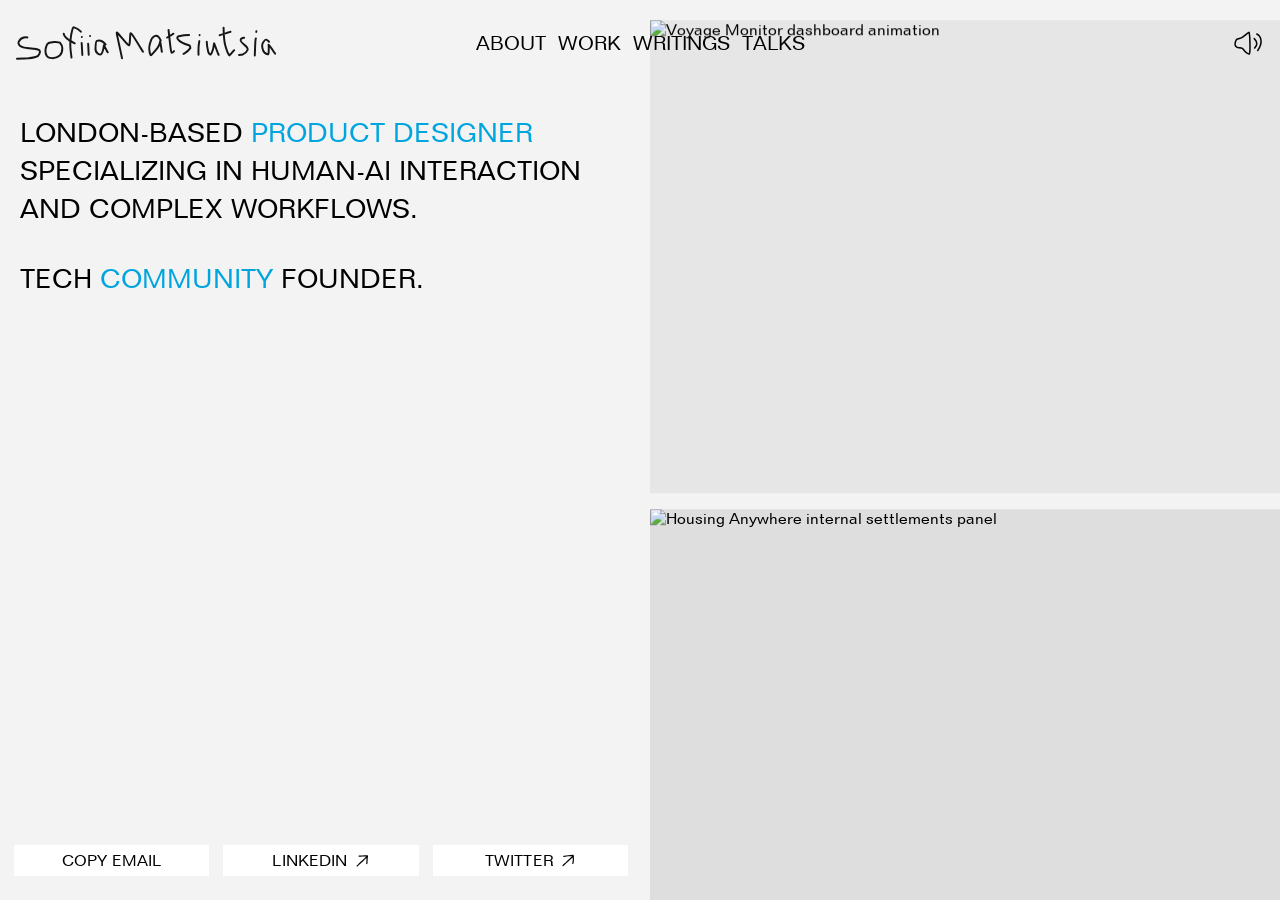
==== commit d3af898c: "Rebuild the mobile menu on shared rings so every label stays on its color, and add Writings. Co-auth" ====
--- a/index.html
+++ b/index.html
@@ -4,7 +4,7 @@
 <meta charset="UTF-8" />
 <meta name="viewport" content="width=device-width, initial-scale=1.0" />
 <title>Sofiia Matsiutsia — Designs for products & services</title>
-<link rel="stylesheet" href="styles.css?v=76" />
+<link rel="stylesheet" href="styles.css?v=83" />
 </head>
 <body class="home">
 <div class="page home-page" id="top">
@@ -28,6 +28,9 @@
           <img class="nav__mark-img nav__mark-img--hover" src="assets/icons/work-hover.svg" alt="" width="63" height="28" />
           <img class="nav__mark-img nav__mark-img--selected" src="assets/icons/work-hover.svg" alt="" width="63" height="28" />
         </span>
+      </a>
+      <a class="nav__link nav__link--writings" data-cursor="soon">
+        <span class="nav__label">Writings</span>
       </a>
       <a class="nav__link nav__link--talks" data-cursor="soon">
         <span class="nav__label">Talks</span>
@@ -115,18 +118,24 @@
 </div>
 
 <div class="menu-overlay" id="menu-overlay" hidden>
+  <a href="#top" class="menu-overlay__logo" aria-label="Sofiia Matsiutsia — home">
+    <img src="assets/images/sm-logo.svg" alt="Sofiia Matsiutsia" width="230" height="29" />
+  </a>
+
   <div class="ring-stage" aria-hidden="true">
-    <div class="ring ring--1"></div>
-    <div class="ring ring--2"></div>
-    <div class="ring ring--3"></div>
-    <div class="ring ring--4"></div>
-    <div class="ring ring--5"></div>
+    <div class="ring ring--cover"></div>
+    <div class="ring ring--about"></div>
+    <div class="ring ring--works"></div>
+    <div class="ring ring--writings"></div>
+    <div class="ring ring--talks"></div>
+    <div class="ring ring--core"></div>
   </div>
 
   <nav class="menu-overlay__nav" aria-label="Primary">
     <a class="menu-overlay__link menu-overlay__link--about" data-cursor="soon"><span>About</span></a>
-    <a href="work.html" class="menu-overlay__link menu-overlay__link--work"><span>Work</span></a>
-    <a class="menu-overlay__link menu-overlay__link--talks" data-cursor="soon"><span>talks</span></a>
+    <a href="work.html" class="menu-overlay__link menu-overlay__link--work"><span>Works</span></a>
+    <a class="menu-overlay__link menu-overlay__link--writings" data-cursor="soon"><span>Writings</span></a>
+    <a class="menu-overlay__link menu-overlay__link--talks" data-cursor="soon"><span>Talks</span></a>
   </nav>
 
   <div class="menu-overlay__contact">
@@ -134,8 +143,16 @@
       <span class="menu-overlay__contact-width" aria-hidden="true">Copy email</span>
       <span class="menu-overlay__contact-text">Copy email</span>
     </button>
-    <a href="https://www.linkedin.com/in/smatsiutsia/" class="menu-overlay__contact-link menu-overlay__contact-link--linkedin" target="_blank" rel="noopener noreferrer">LinkedIn</a>
-    <a href="https://x.com/SMatsiutsia" class="menu-overlay__contact-link menu-overlay__contact-link--twitter" target="_blank" rel="noopener noreferrer">Twitter</a>
+    <div class="menu-overlay__contact-row">
+      <a href="https://www.linkedin.com/in/smatsiutsia/" class="menu-overlay__contact-link menu-overlay__contact-link--linkedin" target="_blank" rel="noopener noreferrer">
+        <span>LinkedIn</span>
+        <img src="assets/icons/new-window-arrow-1.svg" alt="" class="menu-overlay__contact-arrow" aria-hidden="true" />
+      </a>
+      <a href="https://x.com/SMatsiutsia" class="menu-overlay__contact-link menu-overlay__contact-link--twitter" target="_blank" rel="noopener noreferrer">
+        <span>Twitter</span>
+        <img src="assets/icons/new-window-arrow-2.svg" alt="" class="menu-overlay__contact-arrow" aria-hidden="true" />
+      </a>
+    </div>
   </div>
 
   <button type="button" class="menu-bar menu-overlay__close" id="menu-close" aria-controls="menu-overlay">
@@ -143,6 +160,6 @@
   </button>
 </div>
 
-<script src="script.js?v=45"></script>
+<script src="script.js?v=46"></script>
 </body>
 </html>
--- a/styles.css
+++ b/styles.css
@@ -289,8 +289,8 @@
     transition: opacity 140ms cubic-bezier(0.23, 1, 0.32, 1);
   }
 
-  .nav__link:is(:hover, :focus-visible) .nav__label,
-  .nav__link[aria-current="page"] .nav__label {
+  .nav__link:has(.nav__mark):is(:hover, :focus-visible) .nav__label,
+  .nav__link:has(.nav__mark)[aria-current="page"] .nav__label {
     opacity: 0;
   }
 
@@ -501,19 +501,6 @@
 }
 
 .action-btn__width {
-  visibility: hidden;
-  pointer-events: none;
-}
-
-.menu-overlay__contact-link--email {
-  display: inline-grid;
-}
-
-.menu-overlay__contact-link--email > span {
-  grid-area: 1 / 1;
-}
-
-.menu-overlay__contact-width {
   visibility: hidden;
   pointer-events: none;
 }
@@ -648,14 +635,19 @@
   background: #f3f3f3;
 }
 
-/* Full-screen mobile menu overlay: concentric-ring reveal */
+/* Full-screen mobile menu overlay: concentric-ring reveal.
+   Every ring shares one center and every length is a multiple of --u
+   (px in an 863px-tall frame, scaled to the viewport height), so labels
+   and links stay inside their bands at any screen height. */
 .menu-overlay {
-  --menu-fill: #4dccf9;
-  --ring-1-top: -8px;
-  --ring-2-top: 120px;
-  --ring-3-top: 226px;
-  --ring-4-top: 337px;
-  --ring-5-top: 446px;
+  --menu-fill: var(--bg);
+  --u: clamp(0.6px, calc(100dvh / 863), 1.25px);
+  --cy: calc(762 * var(--u));
+  --r-about: calc(576 * var(--u));
+  --r-works: calc(502 * var(--u));
+  --r-writings: calc(425 * var(--u));
+  --r-talks: calc(343 * var(--u));
+  --r-core: calc(277.5 * var(--u));
   position: fixed;
   inset: 0;
   z-index: 100;
@@ -682,12 +674,32 @@
 }
 
 .menu-overlay.is-animating .ring,
+.menu-overlay.is-animating .menu-overlay__logo,
 .menu-overlay.is-animating .menu-overlay__link,
 .menu-overlay.is-animating .menu-overlay__contact-link,
 .menu-overlay.is-animating .menu-overlay__close {
   will-change: transform, scale, opacity;
 }
 
+.menu-overlay__logo {
+  position: absolute;
+  top: 16px;
+  left: 50%;
+  z-index: 10;
+  display: block;
+  width: max-content;
+  translate: -50% 0;
+  scale: 0.92;
+  opacity: 0;
+  -webkit-tap-highlight-color: transparent;
+}
+
+.menu-overlay__logo img {
+  display: block;
+  width: 230px;
+  height: auto;
+}
+
 .ring-stage {
   position: absolute;
   inset: 0;
@@ -695,21 +707,26 @@
 }
 
 .ring {
-  --ring-top: 0px;
+  --d: 0px;
   position: absolute;
   left: 50%;
+  top: calc(var(--cy) - var(--d) / 2);
+  width: var(--d);
+  height: var(--d);
   border-radius: 50%;
   transform: translate3d(-50%, 0, 0) scale(0.32);
-  transform-origin: 50% calc(100dvh - var(--ring-top));
-  background: var(--ring-color, transparent);
+  /* Every ring grows out of the bottom center of the screen. */
+  transform-origin: 50% calc(100dvh - var(--cy) + var(--d) / 2);
   backface-visibility: hidden;
 }
 
-.ring--1 { top: var(--ring-1-top); --ring-top: var(--ring-1-top); width: 1609px; height: 1609px; }
-.ring--2 { top: var(--ring-2-top); --ring-top: var(--ring-2-top); width: 1284px; height: 1284px; }
-.ring--3 { top: var(--ring-3-top); --ring-top: var(--ring-3-top); width: 1073px; height: 1073px; }
-.ring--4 { top: var(--ring-4-top); --ring-top: var(--ring-4-top); width: 851px;  height: 851px; }
-.ring--5 { top: var(--ring-5-top); --ring-top: var(--ring-5-top); width: 633px;  height: 633px;  background: var(--bg); }
+/* Reaches every corner, so nothing on the page shows once it lands. */
+.ring--cover { --d: calc(2 * (50vw + var(--cy))); background: var(--bg); }
+.ring--about { --d: calc(2 * var(--r-about)); background: #e8a7ed; }
+.ring--works { --d: calc(2 * var(--r-works)); background: #4dccf9; }
+.ring--writings { --d: calc(2 * var(--r-writings)); background: #f6aa81; }
+.ring--talks { --d: calc(2 * var(--r-talks)); background: #86cd8b; }
+.ring--core { --d: calc(2 * var(--r-core)); background: var(--bg); }
 
 .menu-overlay__nav {
   position: absolute;
@@ -718,21 +735,24 @@
   pointer-events: none;
 }
 
+/* Each strip spans its band at the center line: from its ring's outer
+   radius down to the next ring's outer radius. */
 .menu-overlay__link {
-  --strip-top: 0px;
-  --strip-bottom: 0px;
+  --r-outer: 0px;
+  --r-inner: 0px;
   position: absolute;
   left: 0;
   right: 0;
-  top: var(--strip-top);
-  height: calc(var(--strip-bottom) - var(--strip-top));
+  top: calc(var(--cy) - var(--r-outer));
+  height: calc(var(--r-outer) - var(--r-inner));
   display: flex;
   align-items: center;
   justify-content: center;
   scale: 0.92;
   opacity: 0;
   font-family: var(--font-body);
-  font-size: clamp(32px, 8vh, 48px);
+  font-size: 20px;
+  letter-spacing: 0.2px;
   line-height: 1;
   text-align: center;
   text-transform: uppercase;
@@ -745,18 +765,23 @@
 }
 
 .menu-overlay__link--about {
-  --strip-top: var(--ring-2-top);
-  --strip-bottom: var(--ring-3-top);
+  --r-outer: var(--r-about);
+  --r-inner: var(--r-works);
 }
 
 .menu-overlay__link--work {
-  --strip-top: var(--ring-3-top);
-  --strip-bottom: var(--ring-4-top);
+  --r-outer: var(--r-works);
+  --r-inner: var(--r-writings);
+}
+
+.menu-overlay__link--writings {
+  --r-outer: var(--r-writings);
+  --r-inner: var(--r-talks);
 }
 
 .menu-overlay__link--talks {
-  --strip-top: var(--ring-4-top);
-  --strip-bottom: var(--ring-5-top);
+  --r-outer: var(--r-talks);
+  --r-inner: var(--r-core);
 }
 
 .menu-overlay__link:is(:hover, :active, :focus-visible, .is-hot) span {
@@ -775,22 +800,34 @@
   position: absolute;
   left: 0;
   right: 0;
-  bottom: clamp(56px, 12vh, 88px);
+  top: calc(var(--cy) - 133 * var(--u));
   z-index: 5;
   display: flex;
   flex-direction: column;
   align-items: center;
-  gap: clamp(10px, 3.2vh, 28px);
+  gap: calc(32 * var(--u));
+}
+
+.menu-overlay__contact-row {
+  display: flex;
+  justify-content: center;
+  gap: 32px;
 }
 
 .menu-overlay__contact-link {
+  display: inline-flex;
+  align-items: center;
+  justify-content: center;
+  gap: 6px;
   scale: 0.92;
   opacity: 0;
   background: none;
   border: none;
-  padding: 0;
+  padding: 6px 10px;
   font-family: var(--font-body);
-  font-size: 24px;
+  font-size: 16px;
+  letter-spacing: 0.16px;
+  line-height: normal;
   text-transform: uppercase;
   color: var(--fg);
   text-decoration: none;
@@ -800,8 +837,30 @@
   touch-action: manipulation;
 }
 
-.nav__link,
-.menu-overlay__contact-link {
+.menu-overlay__contact-link--email {
+  display: inline-grid;
+}
+
+.menu-overlay__contact-link--email > span {
+  grid-area: 1 / 1;
+}
+
+.menu-overlay__contact-width {
+  visibility: hidden;
+  pointer-events: none;
+}
+
+.menu-overlay__contact-arrow {
+  flex: 0 0 auto;
+  width: 16px;
+  height: 16px;
+}
+
+.menu-overlay__contact-link:is(:hover, :active, :focus-visible, .is-hot) .menu-overlay__contact-arrow {
+  filter: brightness(0) invert(1);
+}
+
+.nav__link {
   padding-inline: 0.12em;
   margin-inline: -0.12em;
 }
@@ -813,10 +872,17 @@
 
 .menu-overlay__close {
   position: absolute;
-  left: 0;
-  right: 0;
+  right: auto;
   bottom: 0;
+  left: 50%;
   z-index: 10;
+  width: auto;
+  min-height: 0;
+  padding: 8px 12px;
+  translate: -50% 0;
+  font-size: 16px;
+  letter-spacing: 0.16px;
+  line-height: normal;
   opacity: 0;
   scale: 0.92;
 }
@@ -1797,9 +1863,7 @@
 
 @media (max-width: 1024px) {
   body.case .menu-bar:not(.menu-overlay__close),
-  body.work .menu-bar:not(.menu-overlay__close),
-  body.case .menu-overlay__close,
-  body.work .menu-overlay__close {
+  body.work .menu-bar:not(.menu-overlay__close) {
     right: auto;
     bottom: 0;
     left: 50%;
@@ -2550,17 +2614,6 @@
     font-size: 16px;
     letter-spacing: 0.16px;
   }
-
-  .home .menu-overlay__close {
-    right: auto;
-    left: 50%;
-    width: auto;
-    min-height: 32px;
-    padding: 6px 10px;
-    transform: translateX(-50%);
-    font-size: 16px;
-    letter-spacing: 0.16px;
-  }
 }
 
 @media (max-width: 360px) {
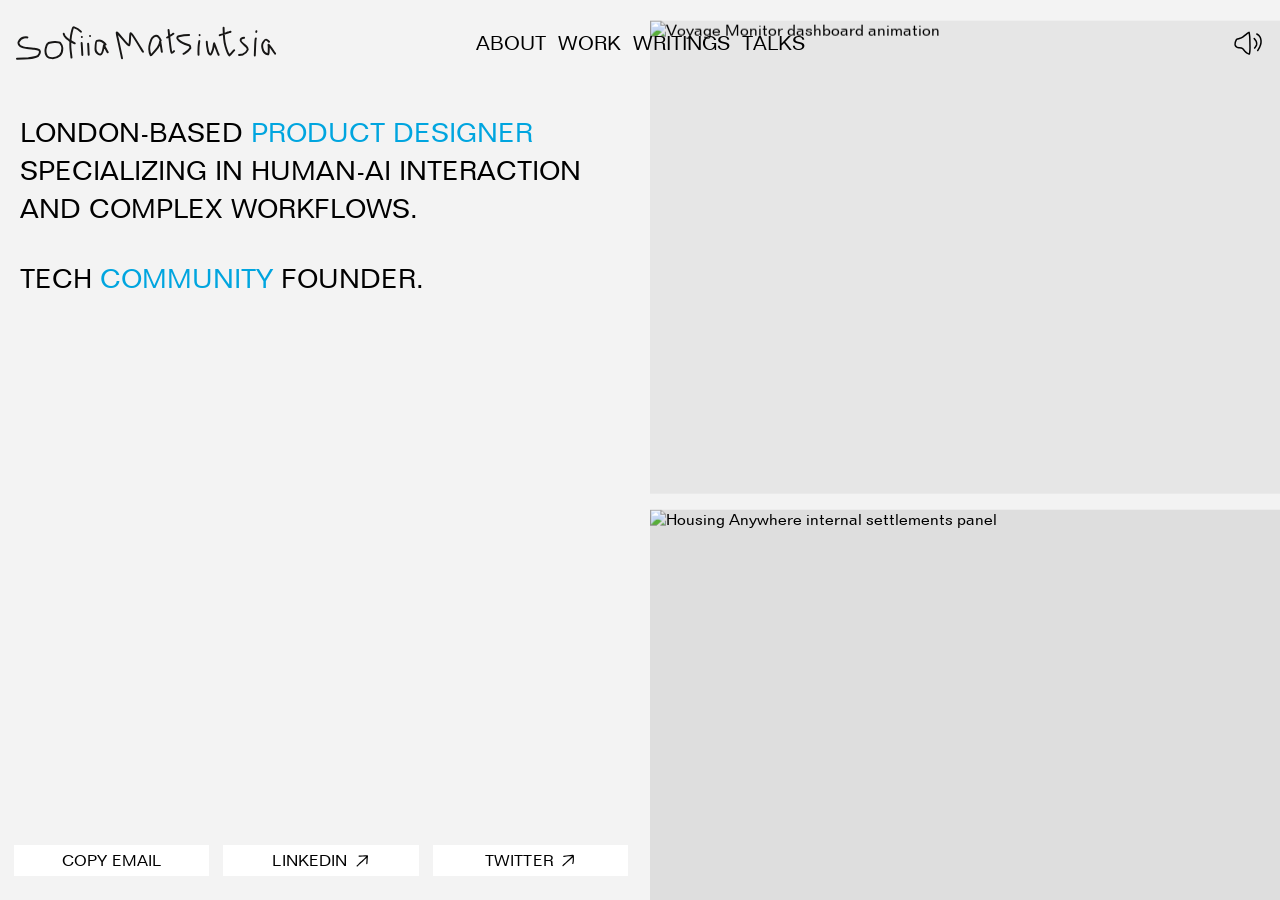
==== commit cba05336: "Show the handwritten Writings mark on desktop nav hover. Co-authored-by: Cursor <cursoragent@cursor." ====
--- a/index.html
+++ b/index.html
@@ -4,7 +4,7 @@
 <meta charset="UTF-8" />
 <meta name="viewport" content="width=device-width, initial-scale=1.0" />
 <title>Sofiia Matsiutsia — Designs for products & services</title>
-<link rel="stylesheet" href="styles.css?v=83" />
+<link rel="stylesheet" href="styles.css?v=84" />
 </head>
 <body class="home">
 <div class="page home-page" id="top">
@@ -31,6 +31,10 @@
       </a>
       <a class="nav__link nav__link--writings" data-cursor="soon">
         <span class="nav__label">Writings</span>
+        <span class="nav__mark" aria-hidden="true">
+          <img class="nav__mark-img nav__mark-img--hover" src="assets/icons/writings-hover.svg" alt="" width="99" height="28" />
+          <img class="nav__mark-img nav__mark-img--selected" src="assets/icons/writings-hover.svg" alt="" width="99" height="28" />
+        </span>
       </a>
       <a class="nav__link nav__link--talks" data-cursor="soon">
         <span class="nav__label">Talks</span>
--- a/styles.css
+++ b/styles.css
@@ -235,6 +235,10 @@
   --nav-mark-w: 63px;
 }
 
+.nav__link--writings {
+  --nav-mark-w: 99px;
+}
+
 .nav__label {
   position: relative;
   z-index: 0;
@@ -283,6 +287,10 @@
 
   .nav__link--talks .nav__mark-img {
     content: url("assets/icons/talks-hover.svg");
+  }
+
+  .nav__link--writings .nav__mark-img {
+    content: url("assets/icons/writings-hover.svg");
   }
 
   .nav__label {
@@ -2282,6 +2290,10 @@
   --nav-mark-w: 63px;
 }
 
+.home .nav__link--writings {
+  --nav-mark-w: 99px;
+}
+
 .home .nav__mark {
   height: 28px;
 }
